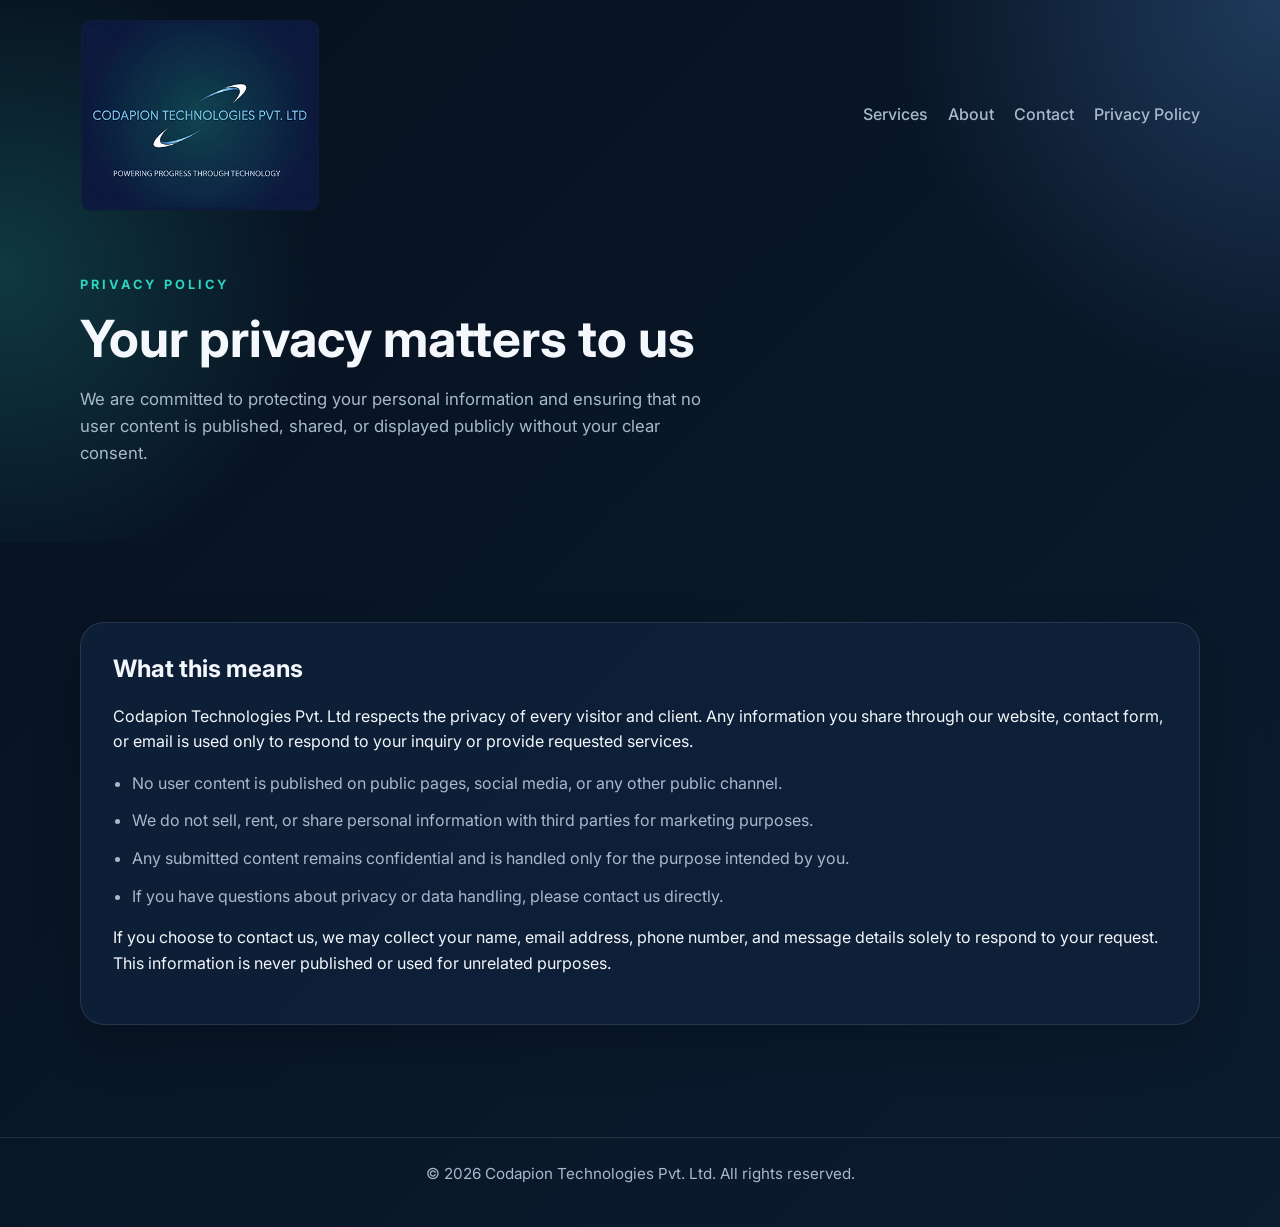
==== privacy-policy.html @ fcf0dc47 "privacy page added" ====
<!DOCTYPE html>
<html lang="en">

<head>
    <meta charset="UTF-8" />
    <meta name="viewport" content="width=device-width, initial-scale=1.0" />
    <meta name="description" content="Privacy policy for Codapion Technologies Pvt. Ltd." />
    <title>Privacy Policy | Codapion Technologies</title>
    <link rel="preconnect" href="https://fonts.googleapis.com" />
    <link rel="preconnect" href="https://fonts.gstatic.com" crossorigin />
    <link href="https://fonts.googleapis.com/css2?family=Inter:wght@400;500;600;700;800&display=swap"
        rel="stylesheet" />
    <link rel="icon" type="image/png" href="favicon.png" />
    <link rel="stylesheet" href="styles.css" />
</head>

<body>
    <header class="hero policy-hero">
        <nav class="nav container">
            <a href="index.html" class="brand">
                <img src="logo.png" alt="Codapion Technologies Pvt. Ltd logo" class="brand-logo" />
            </a>
            <div class="nav-links">
                <a href="index.html#services">Services</a>
                <a href="index.html#about">About</a>
                <a href="index.html#contact">Contact</a>
                <a href="privacy-policy.html">Privacy Policy</a>
            </div>
        </nav>

        <div class="container policy-content">
            <p class="eyebrow">Privacy Policy</p>
            <h1>Your privacy matters to us</h1>
            <p class="lead">
                We are committed to protecting your personal information and ensuring that no user content is published,
                shared, or displayed publicly without your clear consent.
            </p>
        </div>
    </header>

    <main class="container">
        <section class="section">
            <div class="policy-card">
                <h2>What this means</h2>
                <p>
                    Codapion Technologies Pvt. Ltd respects the privacy of every visitor and client. Any information you
                    share through our website, contact form, or email is used only to respond to your inquiry or provide
                    requested services.
                </p>
                <ul class="policy-list">
                    <li>No user content is published on public pages, social media, or any other public channel.</li>
                    <li>We do not sell, rent, or share personal information with third parties for marketing purposes.
                    </li>
                    <li>Any submitted content remains confidential and is handled only for the purpose intended by you.
                    </li>
                    <li>If you have questions about privacy or data handling, please contact us directly.</li>
                </ul>
                <p>
                    If you choose to contact us, we may collect your name, email address, phone number, and message
                    details
                    solely to respond to your request. This information is never published or used for unrelated
                    purposes.
                </p>
            </div>
        </section>
    </main>

    <footer class="site-footer">
        <div class="container">
            <p>© 2026 Codapion Technologies Pvt. Ltd. All rights reserved.</p>
        </div>
    </footer>
</body>

</html>
---- styles.css ----
:root {
    --bg: #07111f;
    --surface: #0f213a;
    --surface-2: #142f4e;
    --text: #f4f7fb;
    --muted: #a8b9cc;
    --accent: #2dd4bf;
    --accent-2: #60a5fa;
    --border: rgba(255, 255, 255, 0.1);
}

* {
    box-sizing: border-box;
}

body {
    margin: 0;
    font-family: 'Inter', sans-serif;
    color: var(--text);
    background: linear-gradient(135deg, #07111f 0%, #0b1c2f 100%);
    line-height: 1.6;
}

img {
    max-width: 100%;
    display: block;
}

.container {
    width: min(1120px, calc(100% - 2rem));
    margin: 0 auto;
}

.hero {
    min-height: 100vh;
    background: radial-gradient(circle at top right, rgba(96, 165, 250, 0.25), transparent 28%),
        radial-gradient(circle at left center, rgba(45, 212, 191, 0.2), transparent 24%);
}

.nav {
    display: flex;
    justify-content: space-between;
    align-items: center;
    padding: 1.2rem 0;
}

.brand {
    display: flex;
    align-items: center;
    color: var(--text);
    text-decoration: none;
    font-weight: 700;
}

.brand-logo {
    width: auto;
    max-width: 240px;
    height: auto;
    max-height: 200px;
    object-fit: contain;
}

.nav-links {
    display: flex;
    gap: 1.25rem;
}

.nav-links a {
    color: var(--muted);
    text-decoration: none;
    font-weight: 500;
}

.nav-links a:hover {
    color: var(--text);
}

.hero-content {
    display: grid;
    grid-template-columns: 1.2fr 0.8fr;
    gap: 2rem;
    align-items: center;
    padding: 4rem 0 5rem;
}

.eyebrow {
    display: inline-block;
    letter-spacing: 0.24em;
    text-transform: uppercase;
    font-size: 0.8rem;
    font-weight: 700;
    color: var(--accent);
    margin-bottom: 0.8rem;
}

h1,
h2,
h3 {
    line-height: 1.2;
    margin-top: 0;
}

h1 {
    font-size: clamp(2.3rem, 4vw, 4rem);
    margin-bottom: 1rem;
}

.lead {
    font-size: 1.05rem;
    color: var(--muted);
    max-width: 640px;
    margin-bottom: 1.7rem;
}

.btn {
    display: inline-block;
    padding: 0.85rem 1.2rem;
    border-radius: 999px;
    text-decoration: none;
    font-weight: 600;
}

.btn-primary {
    background: linear-gradient(90deg, var(--accent), var(--accent-2));
    color: #00111d;
}

.hero-card,
.card,
.contact-box,
.about-points>div {
    background: rgba(15, 33, 58, 0.9);
    border: 1px solid var(--border);
    border-radius: 20px;
    box-shadow: 0 20px 50px rgba(0, 0, 0, 0.2);
}

.hero-card {
    padding: 1.5rem;
}

.hero-card ul {
    padding-left: 1.15rem;
    color: var(--muted);
}

.section {
    padding: 5rem 0;
}

.section-heading {
    margin-bottom: 2rem;
}

.card-grid {
    display: grid;
    grid-template-columns: repeat(4, 1fr);
    gap: 1.2rem;
}

.card {
    padding: 1.4rem;
}

.card p,
.about-grid p,
.contact-box p,
.contact-box p a {
    color: #ffffff;
    text-decoration: none;
}

.contact-box p a:hover {
    color: #11d2cb;
}

.about-section {
    background: rgba(255, 255, 255, 0.03);
}

.about-grid {
    display: grid;
    grid-template-columns: 1fr 1fr;
    gap: 2rem;
    align-items: start;
}

.about-points {
    display: grid;
    gap: 1rem;
}

.about-points>div {
    padding: 1rem 1.2rem;
}

.contact-box {
    display: grid;
    grid-template-columns: repeat(3, 1fr);
    gap: 1rem;
    padding: 1.5rem;
}

.clients-section {
    padding-top: 2rem;
}

.clients-grid {
    display: grid;
    grid-template-columns: repeat(4, minmax(0, 1fr));
    gap: 1rem;
    align-items: center;
}

.clients-grid img {
    width: 100%;
    height: 110px;
    object-fit: contain;
    border-radius: 16px;
    border: 1px solid var(--border);
    background: rgba(15, 33, 58, 0.9);
    padding: 0.6rem;
}

@media (max-width: 900px) {

    .hero-content,
    .about-grid,
    .card-grid,
    .contact-box,
    .clients-grid {
        grid-template-columns: 1fr 1fr;
    }
}

@media (max-width: 650px) {
    .nav {
        flex-direction: column;
        gap: 0.8rem;
    }

    .hero-content,
    .about-grid,
    .card-grid,
    .contact-box,
    .clients-grid {
        grid-template-columns: 1fr;
    }

    .project-grid {
        grid-template-columns: 1fr;
    }

    .section {
        padding: 3.5rem 0;
    }
}

.project-grid {
    display: grid;
    grid-template-columns: repeat(auto-fit, minmax(260px, 1fr));
    gap: 1.2rem;
}

.project-card {
    overflow: hidden;
    border: 1px solid var(--border);
    border-radius: 20px;
    background: rgba(15, 33, 58, 0.9);
    box-shadow: 0 20px 50px rgba(0, 0, 0, 0.2);
    transition: transform 0.2s ease, border-color 0.2s ease;
}

.project-card:hover {
    transform: translateY(-3px);
    border-color: rgba(45, 212, 191, 0.45);
}

.project-thumb {
    width: 100%;
    height: 220px;
    object-fit: contain;
    object-position: center;
    background: rgba(255, 255, 255, 0.06);
    padding: 0.7rem;
    border-bottom: 1px solid var(--border);
    cursor: zoom-in;
}

.project-card-body {
    padding: 1.2rem;
}

.project-card h3 {
    margin-bottom: 0.5rem;
}

.project-card p {
    margin: 0;
    color: var(--muted);
    display: -webkit-box;
    -webkit-line-clamp: 3;
    -webkit-box-orient: vertical;
    overflow: hidden;
}

.project-modal {
    position: fixed;
    inset: 0;
    background: rgba(2, 8, 23, 0.9);
    display: none;
    align-items: center;
    justify-content: center;
    padding: 1.5rem;
    z-index: 1000;
}

.project-modal.active {
    display: flex;
}

.project-modal img {
    max-width: min(100%, 1100px);
    max-height: 85vh;
    width: auto;
    height: auto;
    object-fit: contain;
    border-radius: 16px;
    box-shadow: 0 20px 60px rgba(0, 0, 0, 0.45);
}

.project-modal-close {
    position: absolute;
    top: 1rem;
    right: 1rem;
    border: 0;
    background: rgba(255, 255, 255, 0.15);
    color: #fff;
    width: 44px;
    height: 44px;
    border-radius: 50%;
    font-size: 1.5rem;
    cursor: pointer;
}

.project-modal-close:hover {
    background: rgba(255, 255, 255, 0.25);
}

.site-footer {
    padding: 1.5rem 0 2.5rem;
    text-align: center;
    color: var(--muted);
    border-top: 1px solid var(--border);
    margin-top: 2rem;
}

.site-footer p {
    margin: 0;
    font-size: 0.95rem;
}

.site-footer a {
    color: var(--accent);
    text-decoration: none;
}

.site-footer a:hover {
    color: var(--text);
}

.policy-hero {
    min-height: auto;
    padding-bottom: 2rem;
}

.policy-content {
    padding: 2rem 0 1rem;
}

.policy-card {
    background: rgba(15, 33, 58, 0.9);
    border: 1px solid var(--border);
    border-radius: 24px;
    padding: 2rem;
    box-shadow: 0 20px 50px rgba(0, 0, 0, 0.2);
}

.policy-list {
    padding-left: 1.2rem;
    color: var(--muted);
}

.policy-list li {
    margin-bottom: 0.75rem;
}
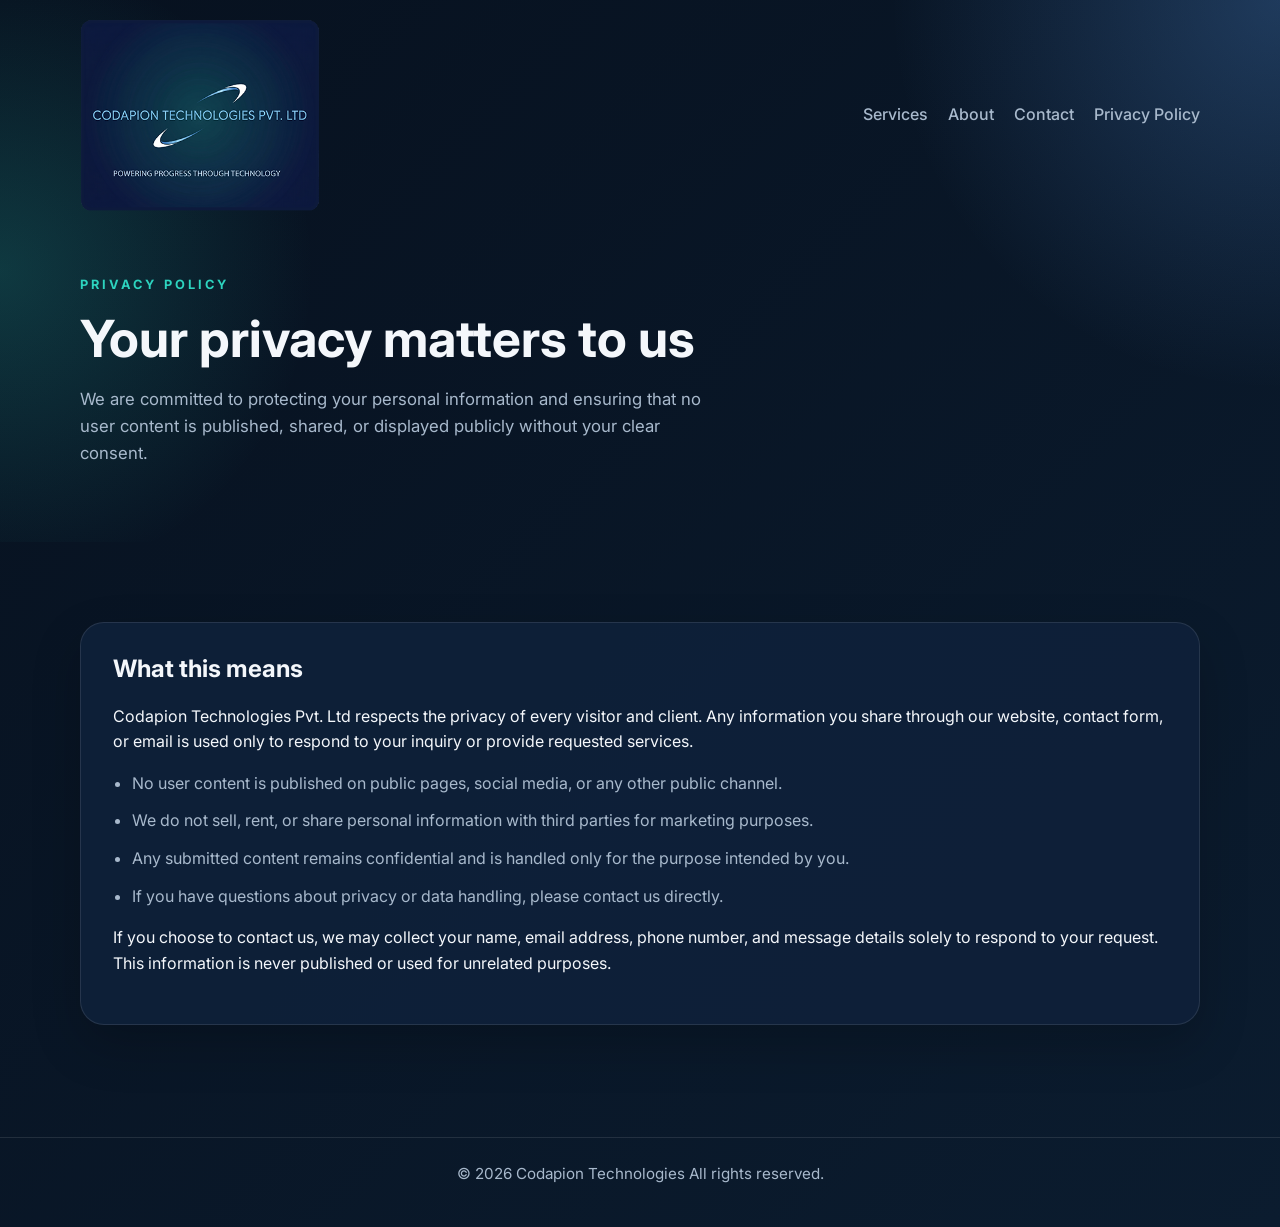
==== commit a6c8e4aa: "removed Pvt. Ltd." ====
--- a/privacy-policy.html
+++ b/privacy-policy.html
@@ -4,7 +4,7 @@
 <head>
     <meta charset="UTF-8" />
     <meta name="viewport" content="width=device-width, initial-scale=1.0" />
-    <meta name="description" content="Privacy policy for Codapion Technologies Pvt. Ltd." />
+    <meta name="description" content="Privacy policy for Codapion Technologies" />
     <title>Privacy Policy | Codapion Technologies</title>
     <link rel="preconnect" href="https://fonts.googleapis.com" />
     <link rel="preconnect" href="https://fonts.gstatic.com" crossorigin />
@@ -67,7 +67,7 @@
 
     <footer class="site-footer">
         <div class="container">
-            <p>© 2026 Codapion Technologies Pvt. Ltd. All rights reserved.</p>
+            <p>© 2026 Codapion Technologies All rights reserved.</p>
         </div>
     </footer>
 </body>
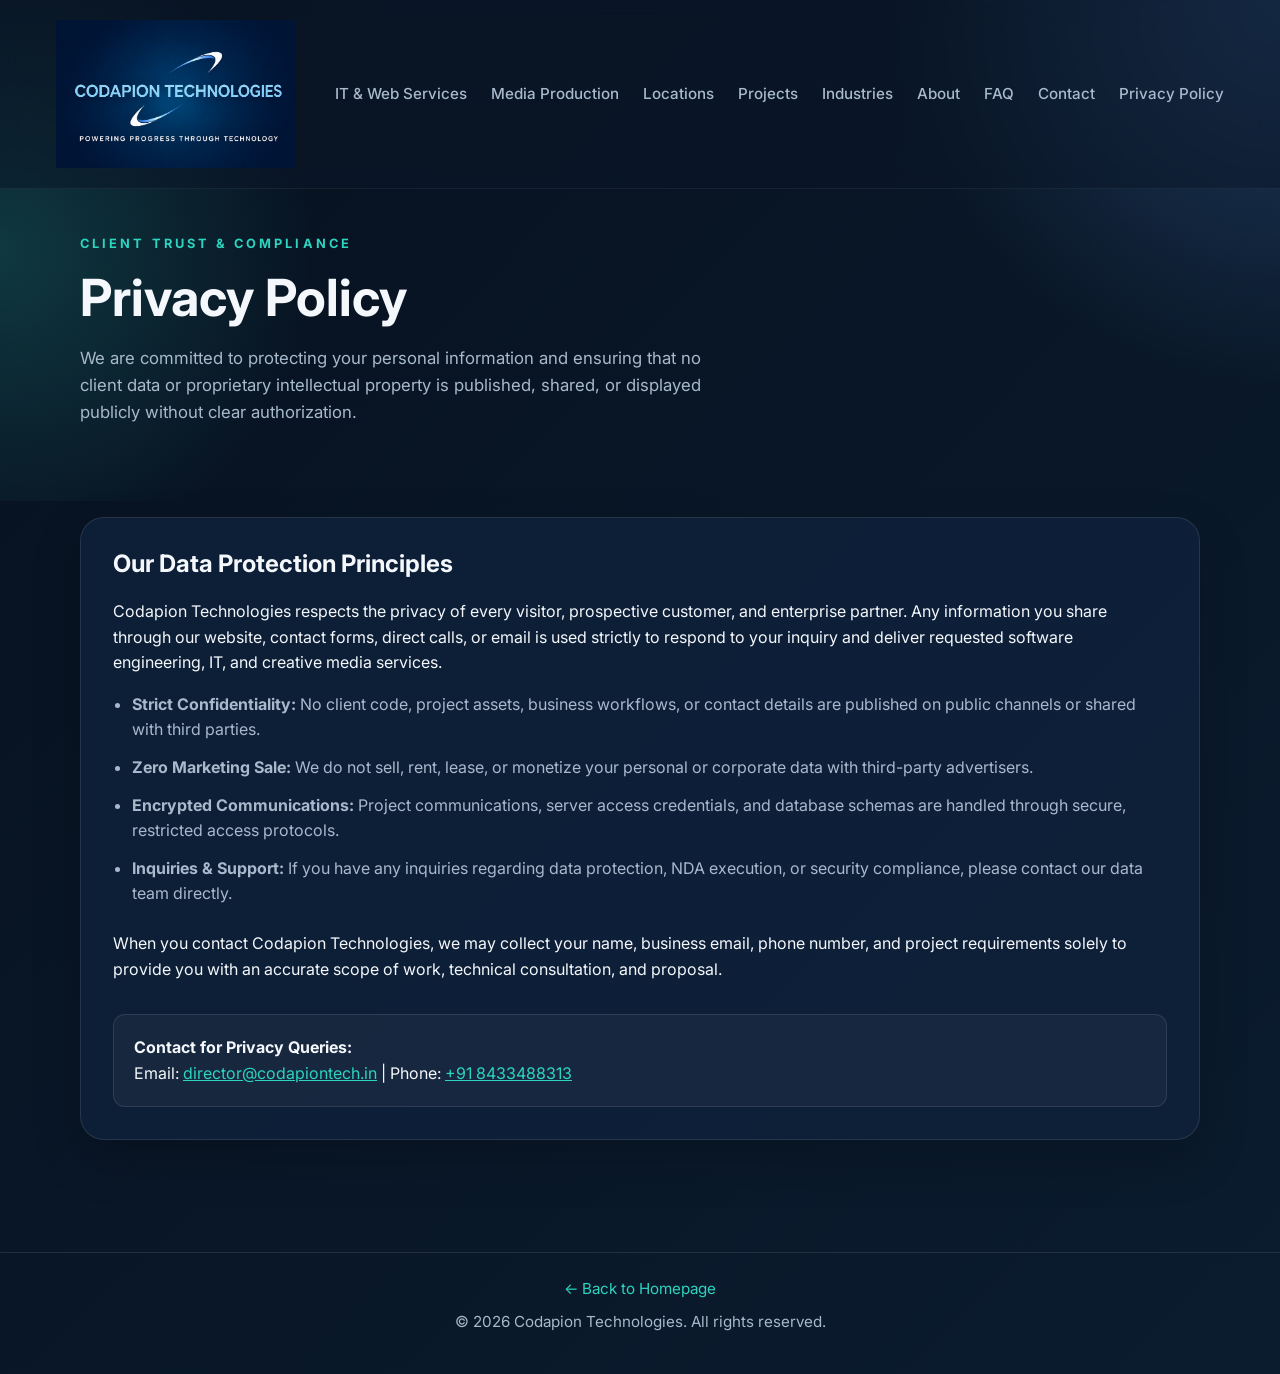
==== commit 7c57c6a5: "seo and old look" ====
--- a/privacy-policy.html
+++ b/privacy-policy.html
@@ -4,8 +4,22 @@
 <head>
     <meta charset="UTF-8" />
     <meta name="viewport" content="width=device-width, initial-scale=1.0" />
-    <meta name="description" content="Privacy policy for Codapion Technologies" />
     <title>Privacy Policy | Codapion Technologies</title>
+    <meta name="description"
+        content="Read the privacy policy of Codapion Technologies. Learn how we safeguard client confidentiality, personal data, and business information." />
+    <meta name="robots" content="index, follow" />
+    <link rel="canonical" href="https://www.codapiontech.in/privacy-policy.html" />
+
+    <!-- Open Graph Tags -->
+    <meta property="og:locale" content="en_IN" />
+    <meta property="og:type" content="website" />
+    <meta property="og:url" content="https://www.codapiontech.in/privacy-policy.html" />
+    <meta property="og:site_name" content="Codapion Technologies" />
+    <meta property="og:title" content="Privacy Policy | Codapion Technologies" />
+    <meta property="og:description"
+        content="Privacy Policy and client confidentiality standards at Codapion Technologies." />
+    <meta property="og:image" content="https://www.codapiontech.in/logo.png" />
+
     <link rel="preconnect" href="https://fonts.googleapis.com" />
     <link rel="preconnect" href="https://fonts.gstatic.com" crossorigin />
     <link href="https://fonts.googleapis.com/css2?family=Inter:wght@400;500;600;700;800&display=swap"
@@ -16,58 +30,60 @@
 
 <body>
     <header class="hero policy-hero">
-        <nav class="nav container">
-            <a href="index.html" class="brand">
-                <img src="logo.png" alt="Codapion Technologies Pvt. Ltd logo" class="brand-logo" />
+        <nav class="nav">
+            <a href="https://www.codapiontech.in/" class="brand" title="Codapion Technologies - Home">
+                <img src="logo.png" alt="Codapion Technologies logo" class="brand-logo" width="220" height="70" />
             </a>
             <div class="nav-links">
-                <a href="index.html#services">Services</a>
+                <a href="index.html#services">IT & Web Services</a>
+                <a href="index.html#media">Media Production</a>
+                <a href="index.html#hubs">Locations</a>
+                <a href="index.html#projects">Projects</a>
+                <a href="index.html#industries">Industries</a>
                 <a href="index.html#about">About</a>
+                <a href="index.html#faq">FAQ</a>
                 <a href="index.html#contact">Contact</a>
                 <a href="privacy-policy.html">Privacy Policy</a>
             </div>
         </nav>
 
         <div class="container policy-content">
-            <p class="eyebrow">Privacy Policy</p>
-            <h1>Your privacy matters to us</h1>
+            <p class="eyebrow">Client Trust & Compliance</p>
+            <h1>Privacy Policy</h1>
             <p class="lead">
-                We are committed to protecting your personal information and ensuring that no user content is published,
-                shared, or displayed publicly without your clear consent.
+                We are committed to protecting your personal information and ensuring that no client data or proprietary intellectual property is published, shared, or displayed publicly without clear authorization.
             </p>
         </div>
     </header>
 
     <main class="container">
-        <section class="section">
+        <section class="section" style="padding-top: 1rem;">
             <div class="policy-card">
-                <h2>What this means</h2>
+                <h2>Our Data Protection Principles</h2>
                 <p>
-                    Codapion Technologies Pvt. Ltd respects the privacy of every visitor and client. Any information you
-                    share through our website, contact form, or email is used only to respond to your inquiry or provide
-                    requested services.
+                    Codapion Technologies respects the privacy of every visitor, prospective customer, and enterprise partner. Any information you share through our website, contact forms, direct calls, or email is used strictly to respond to your inquiry and deliver requested software engineering, IT, and creative media services.
                 </p>
                 <ul class="policy-list">
-                    <li>No user content is published on public pages, social media, or any other public channel.</li>
-                    <li>We do not sell, rent, or share personal information with third parties for marketing purposes.
-                    </li>
-                    <li>Any submitted content remains confidential and is handled only for the purpose intended by you.
-                    </li>
-                    <li>If you have questions about privacy or data handling, please contact us directly.</li>
+                    <li><strong>Strict Confidentiality:</strong> No client code, project assets, business workflows, or contact details are published on public channels or shared with third parties.</li>
+                    <li><strong>Zero Marketing Sale:</strong> We do not sell, rent, lease, or monetize your personal or corporate data with third-party advertisers.</li>
+                    <li><strong>Encrypted Communications:</strong> Project communications, server access credentials, and database schemas are handled through secure, restricted access protocols.</li>
+                    <li><strong>Inquiries & Support:</strong> If you have any inquiries regarding data protection, NDA execution, or security compliance, please contact our data team directly.</li>
                 </ul>
-                <p>
-                    If you choose to contact us, we may collect your name, email address, phone number, and message
-                    details
-                    solely to respond to your request. This information is never published or used for unrelated
-                    purposes.
+                <p style="margin-top: 1.5rem;">
+                    When you contact Codapion Technologies, we may collect your name, business email, phone number, and project requirements solely to provide you with an accurate scope of work, technical consultation, and proposal.
                 </p>
+                <div style="margin-top: 2rem; padding: 1.25rem; background: rgba(255, 255, 255, 0.04); border-radius: 12px; border: 1px solid var(--border);">
+                    <strong>Contact for Privacy Queries:</strong><br />
+                    Email: <a href="mailto:director@codapiontech.in" style="color: var(--accent);">director@codapiontech.in</a> | Phone: <a href="tel:+918433488313" style="color: var(--accent);">+91 8433488313</a>
+                </div>
             </div>
         </section>
     </main>
 
     <footer class="site-footer">
         <div class="container">
-            <p>© 2026 Codapion Technologies All rights reserved.</p>
+            <p style="margin-bottom: 0.5rem;"><a href="index.html" style="color: var(--accent);">← Back to Homepage</a></p>
+            <p>© 2026 Codapion Technologies. All rights reserved.</p>
         </div>
     </footer>
 </body>
--- a/styles.css
+++ b/styles.css
@@ -1,396 +1,884 @@
-:root {
-    --bg: #07111f;
-    --surface: #0f213a;
-    --surface-2: #142f4e;
-    --text: #f4f7fb;
-    --muted: #a8b9cc;
-    --accent: #2dd4bf;
-    --accent-2: #60a5fa;
-    --border: rgba(255, 255, 255, 0.1);
-}
-
-* {
-    box-sizing: border-box;
-}
-
-body {
-    margin: 0;
-    font-family: 'Inter', sans-serif;
-    color: var(--text);
-    background: linear-gradient(135deg, #07111f 0%, #0b1c2f 100%);
-    line-height: 1.6;
-}
-
-img {
-    max-width: 100%;
-    display: block;
-}
-
-.container {
-    width: min(1120px, calc(100% - 2rem));
-    margin: 0 auto;
-}
-
-.hero {
-    min-height: 100vh;
-    background: radial-gradient(circle at top right, rgba(96, 165, 250, 0.25), transparent 28%),
-        radial-gradient(circle at left center, rgba(45, 212, 191, 0.2), transparent 24%);
-}
-
-.nav {
-    display: flex;
-    justify-content: space-between;
-    align-items: center;
-    padding: 1.2rem 0;
-}
-
-.brand {
-    display: flex;
-    align-items: center;
-    color: var(--text);
-    text-decoration: none;
-    font-weight: 700;
-}
-
-.brand-logo {
-    width: auto;
-    max-width: 240px;
-    height: auto;
-    max-height: 200px;
-    object-fit: contain;
-}
-
-.nav-links {
-    display: flex;
-    gap: 1.25rem;
-}
-
-.nav-links a {
-    color: var(--muted);
-    text-decoration: none;
-    font-weight: 500;
-}
-
-.nav-links a:hover {
-    color: var(--text);
-}
-
-.hero-content {
-    display: grid;
-    grid-template-columns: 1.2fr 0.8fr;
-    gap: 2rem;
-    align-items: center;
-    padding: 4rem 0 5rem;
-}
-
-.eyebrow {
-    display: inline-block;
-    letter-spacing: 0.24em;
-    text-transform: uppercase;
-    font-size: 0.8rem;
-    font-weight: 700;
-    color: var(--accent);
-    margin-bottom: 0.8rem;
-}
-
-h1,
-h2,
-h3 {
-    line-height: 1.2;
-    margin-top: 0;
-}
-
-h1 {
-    font-size: clamp(2.3rem, 4vw, 4rem);
-    margin-bottom: 1rem;
-}
-
-.lead {
-    font-size: 1.05rem;
-    color: var(--muted);
-    max-width: 640px;
-    margin-bottom: 1.7rem;
-}
-
-.btn {
-    display: inline-block;
-    padding: 0.85rem 1.2rem;
-    border-radius: 999px;
-    text-decoration: none;
-    font-weight: 600;
-}
-
-.btn-primary {
-    background: linear-gradient(90deg, var(--accent), var(--accent-2));
-    color: #00111d;
-}
-
-.hero-card,
-.card,
-.contact-box,
-.about-points>div {
-    background: rgba(15, 33, 58, 0.9);
-    border: 1px solid var(--border);
-    border-radius: 20px;
-    box-shadow: 0 20px 50px rgba(0, 0, 0, 0.2);
-}
-
-.hero-card {
-    padding: 1.5rem;
-}
-
-.hero-card ul {
-    padding-left: 1.15rem;
-    color: var(--muted);
-}
-
-.section {
-    padding: 5rem 0;
-}
-
-.section-heading {
-    margin-bottom: 2rem;
-}
-
-.card-grid {
-    display: grid;
-    grid-template-columns: repeat(4, 1fr);
-    gap: 1.2rem;
-}
-
-.card {
-    padding: 1.4rem;
-}
-
-.card p,
-.about-grid p,
-.contact-box p,
-.contact-box p a {
-    color: #ffffff;
-    text-decoration: none;
-}
-
-.contact-box p a:hover {
-    color: #11d2cb;
-}
-
-.about-section {
-    background: rgba(255, 255, 255, 0.03);
-}
-
-.about-grid {
-    display: grid;
-    grid-template-columns: 1fr 1fr;
-    gap: 2rem;
-    align-items: start;
-}
-
-.about-points {
-    display: grid;
-    gap: 1rem;
-}
-
-.about-points>div {
-    padding: 1rem 1.2rem;
-}
-
-.contact-box {
-    display: grid;
-    grid-template-columns: repeat(3, 1fr);
-    gap: 1rem;
-    padding: 1.5rem;
-}
-
-.clients-section {
-    padding-top: 2rem;
-}
-
-.clients-grid {
-    display: grid;
-    grid-template-columns: repeat(4, minmax(0, 1fr));
-    gap: 1rem;
-    align-items: center;
-}
-
-.clients-grid img {
-    width: 100%;
-    height: 110px;
-    object-fit: contain;
-    border-radius: 16px;
-    border: 1px solid var(--border);
-    background: rgba(15, 33, 58, 0.9);
-    padding: 0.6rem;
-}
-
-@media (max-width: 900px) {
-
-    .hero-content,
-    .about-grid,
-    .card-grid,
-    .contact-box,
-    .clients-grid {
-        grid-template-columns: 1fr 1fr;
-    }
-}
-
-@media (max-width: 650px) {
-    .nav {
-        flex-direction: column;
-        gap: 0.8rem;
-    }
-
-    .hero-content,
-    .about-grid,
-    .card-grid,
-    .contact-box,
-    .clients-grid {
-        grid-template-columns: 1fr;
-    }
-
-    .project-grid {
-        grid-template-columns: 1fr;
-    }
-
-    .section {
-        padding: 3.5rem 0;
-    }
-}
-
-.project-grid {
-    display: grid;
-    grid-template-columns: repeat(auto-fit, minmax(260px, 1fr));
-    gap: 1.2rem;
-}
-
-.project-card {
-    overflow: hidden;
-    border: 1px solid var(--border);
-    border-radius: 20px;
-    background: rgba(15, 33, 58, 0.9);
-    box-shadow: 0 20px 50px rgba(0, 0, 0, 0.2);
-    transition: transform 0.2s ease, border-color 0.2s ease;
-}
-
-.project-card:hover {
-    transform: translateY(-3px);
-    border-color: rgba(45, 212, 191, 0.45);
-}
-
-.project-thumb {
-    width: 100%;
-    height: 220px;
-    object-fit: contain;
-    object-position: center;
-    background: rgba(255, 255, 255, 0.06);
-    padding: 0.7rem;
-    border-bottom: 1px solid var(--border);
-    cursor: zoom-in;
-}
-
-.project-card-body {
-    padding: 1.2rem;
-}
-
-.project-card h3 {
-    margin-bottom: 0.5rem;
-}
-
-.project-card p {
-    margin: 0;
-    color: var(--muted);
-    display: -webkit-box;
-    -webkit-line-clamp: 3;
-    -webkit-box-orient: vertical;
-    overflow: hidden;
-}
-
-.project-modal {
-    position: fixed;
-    inset: 0;
-    background: rgba(2, 8, 23, 0.9);
-    display: none;
-    align-items: center;
-    justify-content: center;
-    padding: 1.5rem;
-    z-index: 1000;
-}
-
-.project-modal.active {
-    display: flex;
-}
-
-.project-modal img {
-    max-width: min(100%, 1100px);
-    max-height: 85vh;
-    width: auto;
-    height: auto;
-    object-fit: contain;
-    border-radius: 16px;
-    box-shadow: 0 20px 60px rgba(0, 0, 0, 0.45);
-}
-
-.project-modal-close {
-    position: absolute;
-    top: 1rem;
-    right: 1rem;
-    border: 0;
-    background: rgba(255, 255, 255, 0.15);
-    color: #fff;
-    width: 44px;
-    height: 44px;
-    border-radius: 50%;
-    font-size: 1.5rem;
-    cursor: pointer;
-}
-
-.project-modal-close:hover {
-    background: rgba(255, 255, 255, 0.25);
-}
-
-.site-footer {
-    padding: 1.5rem 0 2.5rem;
-    text-align: center;
-    color: var(--muted);
-    border-top: 1px solid var(--border);
-    margin-top: 2rem;
-}
-
-.site-footer p {
-    margin: 0;
-    font-size: 0.95rem;
-}
-
-.site-footer a {
-    color: var(--accent);
-    text-decoration: none;
-}
-
-.site-footer a:hover {
-    color: var(--text);
-}
-
-.policy-hero {
-    min-height: auto;
-    padding-bottom: 2rem;
-}
-
-.policy-content {
-    padding: 2rem 0 1rem;
-}
-
-.policy-card {
-    background: rgba(15, 33, 58, 0.9);
-    border: 1px solid var(--border);
-    border-radius: 24px;
-    padding: 2rem;
-    box-shadow: 0 20px 50px rgba(0, 0, 0, 0.2);
-}
-
-.policy-list {
-    padding-left: 1.2rem;
-    color: var(--muted);
-}
-
-.policy-list li {
-    margin-bottom: 0.75rem;
-}+:root {
+    --bg: #07111f;
+    --surface: #0f213a;
+    --surface-2: #142f4e;
+    --text: #f4f7fb;
+    --muted: #a8b9cc;
+    --accent: #2dd4bf;
+    --accent-2: #60a5fa;
+    --border: rgba(255, 255, 255, 0.1);
+}
+
+* {
+    box-sizing: border-box;
+}
+
+body {
+    margin: 0;
+    font-family: 'Inter', sans-serif;
+    color: var(--text);
+    background: linear-gradient(135deg, #07111f 0%, #0b1c2f 100%);
+    line-height: 1.6;
+}
+
+img {
+    max-width: 100%;
+    display: block;
+}
+
+.container {
+    width: min(1120px, calc(100% - 2rem));
+    margin: 0 auto;
+}
+
+.hero {
+    min-height: 100vh;
+    background: radial-gradient(circle at top right, rgba(96, 165, 250, 0.25), transparent 28%),
+        radial-gradient(circle at left center, rgba(45, 212, 191, 0.2), transparent 24%);
+}
+
+.nav {
+    display: flex;
+    justify-content: space-between;
+    align-items: center;
+    width: 100%;
+    max-width: 100%;
+    padding: 1.25rem 3.5rem;
+    box-sizing: border-box;
+    border-bottom: 1px solid rgba(255, 255, 255, 0.06);
+    background: rgba(11, 23, 40, 0.5);
+    backdrop-filter: blur(10px);
+    -webkit-backdrop-filter: blur(10px);
+}
+
+.brand {
+    display: flex;
+    align-items: center;
+    color: var(--text);
+    text-decoration: none;
+    font-weight: 700;
+    flex-shrink: 0;
+}
+
+.brand-logo {
+    width: auto;
+    max-width: 240px;
+    height: auto;
+    max-height: 200px;
+    object-fit: contain;
+}
+
+.nav-links {
+    display: flex;
+    align-items: center;
+    gap: 1.5rem;
+    flex-wrap: wrap;
+}
+
+.nav-links a {
+    color: var(--muted);
+    text-decoration: none;
+    font-weight: 500;
+    font-size: 0.95rem;
+    transition: color 0.2s ease;
+    white-space: nowrap;
+}
+
+.nav-links a:hover {
+    color: var(--accent);
+}
+
+.hero-content {
+    display: grid;
+    grid-template-columns: 1.2fr 0.8fr;
+    gap: 2rem;
+    align-items: center;
+    padding: 4rem 0 5rem;
+}
+
+.eyebrow {
+    display: inline-block;
+    letter-spacing: 0.24em;
+    text-transform: uppercase;
+    font-size: 0.8rem;
+    font-weight: 700;
+    color: var(--accent);
+    margin-bottom: 0.8rem;
+}
+
+h1,
+h2,
+h3 {
+    line-height: 1.2;
+    margin-top: 0;
+}
+
+h1 {
+    font-size: clamp(2.3rem, 4vw, 4rem);
+    margin-bottom: 1rem;
+}
+
+.lead {
+    font-size: 1.05rem;
+    color: var(--muted);
+    max-width: 640px;
+    margin-bottom: 1.7rem;
+}
+
+.btn {
+    display: inline-block;
+    padding: 0.85rem 1.2rem;
+    border-radius: 999px;
+    text-decoration: none;
+    font-weight: 600;
+}
+
+.btn-primary {
+    background: linear-gradient(90deg, var(--accent), var(--accent-2));
+    color: #00111d;
+}
+
+.hero-card,
+.card,
+.contact-box,
+.about-points>div {
+    background: rgba(15, 33, 58, 0.9);
+    border: 1px solid var(--border);
+    border-radius: 20px;
+    box-shadow: 0 20px 50px rgba(0, 0, 0, 0.2);
+}
+
+.hero-card {
+    padding: 1.5rem;
+}
+
+.hero-card ul {
+    padding-left: 1.15rem;
+    color: var(--muted);
+}
+
+.section {
+    padding: 5rem 0;
+}
+
+.section-heading {
+    margin-bottom: 2rem;
+}
+
+.card-grid {
+    display: grid;
+    grid-template-columns: repeat(4, 1fr);
+    gap: 1.2rem;
+}
+
+.card {
+    padding: 1.4rem;
+}
+
+.card p,
+.about-grid p,
+.contact-box p,
+.contact-box p a {
+    color: #ffffff;
+    text-decoration: none;
+}
+
+.contact-box p a:hover {
+    color: #11d2cb;
+}
+
+.about-section {
+    background: rgba(255, 255, 255, 0.03);
+}
+
+.about-grid {
+    display: grid;
+    grid-template-columns: 1fr 1fr;
+    gap: 2rem;
+    align-items: start;
+}
+
+.about-points {
+    display: grid;
+    gap: 1rem;
+}
+
+.about-points>div {
+    padding: 1rem 1.2rem;
+}
+
+.contact-box {
+    display: grid;
+    grid-template-columns: repeat(3, 1fr);
+    gap: 1rem;
+    padding: 1.5rem;
+}
+
+.clients-section {
+    padding-top: 2rem;
+}
+
+.clients-grid {
+    display: grid;
+    grid-template-columns: repeat(4, minmax(0, 1fr));
+    gap: 1rem;
+    align-items: center;
+}
+
+.clients-grid img {
+    width: 100%;
+    height: 110px;
+    object-fit: contain;
+    border-radius: 16px;
+    border: 1px solid var(--border);
+    background: rgba(15, 33, 58, 0.9);
+    padding: 0.6rem;
+}
+
+@media (max-width: 992px) {
+    .nav {
+        padding: 1.2rem 2rem;
+    }
+
+    .nav-links {
+        gap: 1.1rem;
+    }
+
+    .hero-content,
+    .about-grid,
+    .card-grid,
+    .contact-box,
+    .clients-grid {
+        grid-template-columns: 1fr 1fr;
+    }
+}
+
+@media (max-width: 768px) {
+    .nav {
+        padding: 1.2rem 1.25rem;
+        flex-direction: column;
+        gap: 1rem;
+        text-align: center;
+    }
+
+    .nav-links {
+        justify-content: center;
+        gap: 0.75rem 1.2rem;
+    }
+
+    .hero-content,
+    .about-grid,
+    .card-grid,
+    .contact-box,
+    .clients-grid {
+        grid-template-columns: 1fr;
+    }
+
+    .project-grid {
+        grid-template-columns: 1fr;
+    }
+
+    .section {
+        padding: 3.5rem 0;
+    }
+}
+
+.project-grid {
+    display: grid;
+    grid-template-columns: repeat(auto-fit, minmax(280px, 1fr));
+    gap: 1.4rem;
+}
+
+.project-card {
+    overflow: hidden;
+    border: 1px solid var(--border);
+    border-radius: 20px;
+    background: rgba(15, 33, 58, 0.92);
+    box-shadow: 0 20px 50px rgba(0, 0, 0, 0.2);
+    transition: transform 0.2s ease, border-color 0.2s ease, box-shadow 0.2s ease;
+    display: flex;
+    flex-direction: column;
+}
+
+.project-card:hover {
+    transform: translateY(-4px);
+    border-color: rgba(45, 212, 191, 0.45);
+    box-shadow: 0 25px 55px rgba(0, 0, 0, 0.35);
+}
+
+.project-thumb {
+    width: 100%;
+    height: 220px;
+    object-fit: contain;
+    object-position: center;
+    background: rgba(255, 255, 255, 0.05);
+    padding: 0.75rem;
+    border-bottom: 1px solid var(--border);
+    cursor: zoom-in;
+    transition: transform 0.25s ease;
+}
+
+.project-thumb:hover {
+    transform: scale(1.02);
+}
+
+.project-card-body {
+    padding: 1.3rem;
+    display: flex;
+    flex-direction: column;
+    flex-grow: 1;
+}
+
+.project-card h3 {
+    margin-bottom: 0.6rem;
+    font-size: 1.15rem;
+    color: #ffffff;
+    line-height: 1.3;
+}
+
+.project-desc {
+    margin: 0;
+    color: var(--muted);
+    font-size: 0.92rem;
+    line-height: 1.6;
+    display: -webkit-box;
+    -webkit-line-clamp: 3;
+    -webkit-box-orient: vertical;
+    overflow: hidden;
+    transition: max-height 0.3s ease;
+}
+
+.project-card.is-expanded .project-desc {
+    display: block;
+    -webkit-line-clamp: unset;
+    overflow: visible;
+    color: #e2e8f0;
+}
+
+.read-more-btn {
+    background: none;
+    border: none;
+    color: var(--accent);
+    font-size: 0.85rem;
+    font-weight: 600;
+    cursor: pointer;
+    padding: 0.45rem 0 0 0;
+    margin-top: 0.35rem;
+    display: inline-flex;
+    align-items: center;
+    gap: 0.3rem;
+    font-family: inherit;
+    width: fit-content;
+    transition: color 0.2s ease;
+}
+
+.read-more-btn:hover {
+    color: var(--accent-2);
+    text-decoration: underline;
+}
+
+.project-card-body .tag-list {
+    margin-top: auto;
+    padding-top: 0.9rem;
+}
+
+.project-modal {
+    position: fixed;
+    inset: 0;
+    background: rgba(2, 8, 23, 0.9);
+    display: none;
+    align-items: center;
+    justify-content: center;
+    padding: 1.5rem;
+    z-index: 1000;
+}
+
+.project-modal.active {
+    display: flex;
+}
+
+.project-modal img {
+    max-width: min(100%, 1100px);
+    max-height: 85vh;
+    width: auto;
+    height: auto;
+    object-fit: contain;
+    border-radius: 16px;
+    box-shadow: 0 20px 60px rgba(0, 0, 0, 0.45);
+}
+
+.project-modal-close {
+    position: absolute;
+    top: 1rem;
+    right: 1rem;
+    border: 0;
+    background: rgba(255, 255, 255, 0.15);
+    color: #fff;
+    width: 44px;
+    height: 44px;
+    border-radius: 50%;
+    font-size: 1.5rem;
+    cursor: pointer;
+}
+
+.project-modal-close:hover {
+    background: rgba(255, 255, 255, 0.25);
+}
+
+.site-footer {
+    padding: 1.5rem 0 2.5rem;
+    text-align: center;
+    color: var(--muted);
+    border-top: 1px solid var(--border);
+    margin-top: 2rem;
+}
+
+.site-footer p {
+    margin: 0;
+    font-size: 0.95rem;
+}
+
+.site-footer a {
+    color: var(--accent);
+    text-decoration: none;
+}
+
+.site-footer a:hover {
+    color: var(--text);
+}
+
+.policy-hero {
+    min-height: auto;
+    padding-bottom: 2rem;
+}
+
+.policy-content {
+    padding: 2rem 0 1rem;
+}
+
+.policy-card {
+    background: rgba(15, 33, 58, 0.9);
+    border: 1px solid var(--border);
+    border-radius: 24px;
+    padding: 2rem;
+    box-shadow: 0 20px 50px rgba(0, 0, 0, 0.2);
+}
+
+.policy-list {
+    padding-left: 1.2rem;
+    color: var(--muted);
+}
+
+.policy-list li {
+    margin-bottom: 0.75rem;
+}
+
+/* ==========================================================================
+   SEO & Interactive Enhancements
+   ========================================================================== */
+
+/* Hero Action Buttons */
+.hero-actions {
+    display: flex;
+    flex-wrap: wrap;
+    gap: 0.85rem;
+    align-items: center;
+    margin-top: 1.5rem;
+}
+
+.btn-secondary {
+    background: rgba(255, 255, 255, 0.08);
+    color: var(--text);
+    border: 1px solid var(--border);
+    transition: background 0.2s ease, border-color 0.2s ease;
+}
+
+.btn-secondary:hover {
+    background: rgba(255, 255, 255, 0.15);
+    border-color: var(--accent);
+    color: #ffffff;
+}
+
+.btn-whatsapp {
+    background: #25d366;
+    color: #0b1c2f;
+    display: inline-flex;
+    align-items: center;
+    gap: 0.5rem;
+}
+
+.btn-whatsapp:hover {
+    background: #20ba59;
+    color: #ffffff;
+}
+
+.btn-call {
+    background: #2563eb;
+    color: #ffffff;
+}
+
+.btn-call:hover {
+    background: #1d4ed8;
+}
+
+.icon-svg {
+    width: 1.15rem;
+    height: 1.15rem;
+    vertical-align: middle;
+    fill: currentColor;
+}
+
+/* Tag Pills for Tech Stacks & Keywords */
+.tag-list,
+.media-tag-list {
+    display: flex;
+    flex-wrap: wrap;
+    gap: 0.45rem;
+    margin-top: 1rem;
+    padding: 0;
+    list-style: none;
+}
+
+.tag {
+    font-size: 0.75rem;
+    font-weight: 600;
+    padding: 0.25rem 0.65rem;
+    background: rgba(45, 212, 191, 0.12);
+    color: var(--accent);
+    border: 1px solid rgba(45, 212, 191, 0.25);
+    border-radius: 999px;
+    letter-spacing: 0.02em;
+}
+
+.media-tag {
+    font-size: 0.75rem;
+    font-weight: 600;
+    padding: 0.25rem 0.65rem;
+    background: rgba(244, 63, 94, 0.12);
+    color: #fb7185;
+    border: 1px solid rgba(244, 63, 94, 0.25);
+    border-radius: 999px;
+    letter-spacing: 0.02em;
+}
+
+.card-media {
+    border-color: rgba(244, 63, 94, 0.2);
+    transition: transform 0.2s ease, border-color 0.2s ease;
+}
+
+.card-media:hover {
+    transform: translateY(-3px);
+    border-color: rgba(244, 63, 94, 0.55);
+}
+
+.media-badge-highlight {
+    color: #fb7185 !important;
+    background: rgba(244, 63, 94, 0.12) !important;
+    border-color: rgba(244, 63, 94, 0.3) !important;
+}
+
+/* Regional Service Hubs */
+.hub-grid {
+    display: grid;
+    grid-template-columns: repeat(auto-fit, minmax(300px, 1fr));
+    gap: 1.25rem;
+}
+
+.hub-card {
+    background: rgba(15, 33, 58, 0.92);
+    border: 1px solid var(--border);
+    border-radius: 20px;
+    padding: 1.6rem;
+    position: relative;
+    overflow: hidden;
+    transition: transform 0.25s ease, border-color 0.25s ease, box-shadow 0.25s ease;
+    box-shadow: 0 10px 30px rgba(0, 0, 0, 0.2);
+}
+
+.hub-card:hover {
+    transform: translateY(-4px);
+    border-color: rgba(96, 165, 250, 0.45);
+    box-shadow: 0 20px 45px rgba(0, 0, 0, 0.35);
+}
+
+.hub-card::before {
+    content: '';
+    position: absolute;
+    top: 0;
+    left: 0;
+    right: 0;
+    height: 3px;
+    background: linear-gradient(90deg, var(--accent), var(--accent-2));
+    opacity: 0.8;
+}
+
+.hub-badge {
+    display: inline-block;
+    font-size: 0.75rem;
+    font-weight: 700;
+    text-transform: uppercase;
+    letter-spacing: 0.1em;
+    color: var(--accent);
+    background: rgba(45, 212, 191, 0.12);
+    padding: 0.2rem 0.6rem;
+    border-radius: 6px;
+    margin-bottom: 0.6rem;
+}
+
+.hub-card h3 {
+    font-size: 1.25rem;
+    margin-bottom: 0.6rem;
+    color: #ffffff;
+}
+
+.hub-card p {
+    color: var(--muted);
+    font-size: 0.95rem;
+    margin-bottom: 0.85rem;
+}
+
+.hub-features {
+    list-style: none;
+    padding: 0;
+    margin: 0;
+    font-size: 0.9rem;
+    color: var(--text);
+}
+
+.hub-features li {
+    position: relative;
+    padding-left: 1.2rem;
+    margin-bottom: 0.4rem;
+}
+
+.hub-features li::before {
+    content: '✓';
+    position: absolute;
+    left: 0;
+    color: var(--accent);
+    font-weight: bold;
+}
+
+/* Industry Solutions Grid */
+.industry-grid {
+    display: grid;
+    grid-template-columns: repeat(auto-fit, minmax(260px, 1fr));
+    gap: 1.25rem;
+}
+
+.industry-card {
+    background: rgba(15, 33, 58, 0.85);
+    border: 1px solid var(--border);
+    border-radius: 18px;
+    padding: 1.4rem;
+    transition: transform 0.2s ease, border-color 0.2s ease;
+}
+
+.industry-card:hover {
+    transform: translateY(-3px);
+    border-color: var(--accent);
+}
+
+.industry-icon {
+    font-size: 2rem;
+    margin-bottom: 0.6rem;
+    display: inline-block;
+}
+
+.industry-card h3 {
+    font-size: 1.15rem;
+    margin-bottom: 0.4rem;
+}
+
+.industry-card p {
+    font-size: 0.9rem;
+    color: var(--muted);
+    margin: 0;
+}
+
+/* Value Highlights / Why Choose Us */
+.why-grid {
+    display: grid;
+    grid-template-columns: repeat(auto-fit, minmax(240px, 1fr));
+    gap: 1.2rem;
+    margin-top: 2rem;
+}
+
+.why-card {
+    background: rgba(15, 33, 58, 0.8);
+    border: 1px solid var(--border);
+    border-radius: 18px;
+    padding: 1.4rem;
+}
+
+.why-card strong {
+    font-size: 1.05rem;
+    display: block;
+    margin-bottom: 0.4rem;
+    color: var(--accent);
+}
+
+.why-card p {
+    color: var(--muted);
+    font-size: 0.9rem;
+    margin: 0;
+}
+
+/* Interactive FAQ Accordion */
+.faq-wrapper {
+    max-width: 900px;
+    margin: 0 auto;
+}
+
+.faq-item {
+    background: rgba(15, 33, 58, 0.9);
+    border: 1px solid var(--border);
+    border-radius: 16px;
+    margin-bottom: 1rem;
+    overflow: hidden;
+    transition: border-color 0.2s ease;
+}
+
+.faq-item.active {
+    border-color: rgba(45, 212, 191, 0.45);
+}
+
+.faq-question {
+    width: 100%;
+    background: none;
+    border: none;
+    text-align: left;
+    padding: 1.25rem 1.4rem;
+    color: var(--text);
+    font-size: 1.05rem;
+    font-weight: 600;
+    display: flex;
+    justify-content: space-between;
+    align-items: center;
+    cursor: pointer;
+    gap: 1rem;
+    font-family: inherit;
+}
+
+.faq-question:hover {
+    color: var(--accent);
+}
+
+.faq-icon-arrow {
+    width: 1.25rem;
+    height: 1.25rem;
+    flex-shrink: 0;
+    transition: transform 0.3s ease;
+    fill: var(--accent);
+}
+
+.faq-item.active .faq-icon-arrow {
+    transform: rotate(180deg);
+}
+
+.faq-answer {
+    max-height: 0;
+    overflow: hidden;
+    transition: max-height 0.35s ease, padding 0.35s ease;
+    padding: 0 1.4rem;
+    color: var(--muted);
+    font-size: 0.95rem;
+    line-height: 1.6;
+}
+
+.faq-item.active .faq-answer {
+    padding: 0 1.4rem 1.25rem;
+    max-height: 500px;
+}
+
+.faq-answer p {
+    margin: 0;
+    color: #e2e8f0;
+}
+
+/* Regional Cities Chips in Footer & Contact */
+.city-chips {
+    display: flex;
+    flex-wrap: wrap;
+    gap: 0.5rem;
+    margin-top: 1rem;
+}
+
+.city-chip {
+    display: inline-block;
+    padding: 0.35rem 0.75rem;
+    background: rgba(255, 255, 255, 0.05);
+    border: 1px solid var(--border);
+    border-radius: 999px;
+    color: var(--text);
+    font-size: 0.85rem;
+    text-decoration: none;
+    transition: background 0.2s, border-color 0.2s;
+}
+
+.city-chip:hover {
+    background: rgba(45, 212, 191, 0.15);
+    border-color: var(--accent);
+    color: #ffffff;
+}
+
+/* Floating Quick Connect on Mobile */
+.floating-contact-bar {
+    position: fixed;
+    bottom: 1.25rem;
+    right: 1.25rem;
+    display: flex;
+    flex-direction: column;
+    gap: 0.6rem;
+    z-index: 999;
+}
+
+.floating-btn {
+    width: 52px;
+    height: 52px;
+    border-radius: 50%;
+    display: flex;
+    align-items: center;
+    justify-content: center;
+    color: #ffffff;
+    box-shadow: 0 8px 25px rgba(0, 0, 0, 0.4);
+    text-decoration: none;
+    transition: transform 0.2s ease;
+}
+
+.floating-btn:hover {
+    transform: scale(1.08);
+}
+
+.floating-whatsapp {
+    background: #25d366;
+}
+
+.floating-call {
+    background: #2563eb;
+}
+
+.floating-btn svg {
+    width: 26px;
+    height: 26px;
+    fill: #ffffff;
+}
+
+/* Responsive adjustments */
+@media (max-width: 768px) {
+    .hub-grid,
+    .industry-grid,
+    .why-grid {
+        grid-template-columns: 1fr;
+    }
+
+    .hero-actions {
+        flex-direction: column;
+        align-items: stretch;
+    }
+
+    .hero-actions .btn {
+        text-align: center;
+        justify-content: center;
+    }
+}
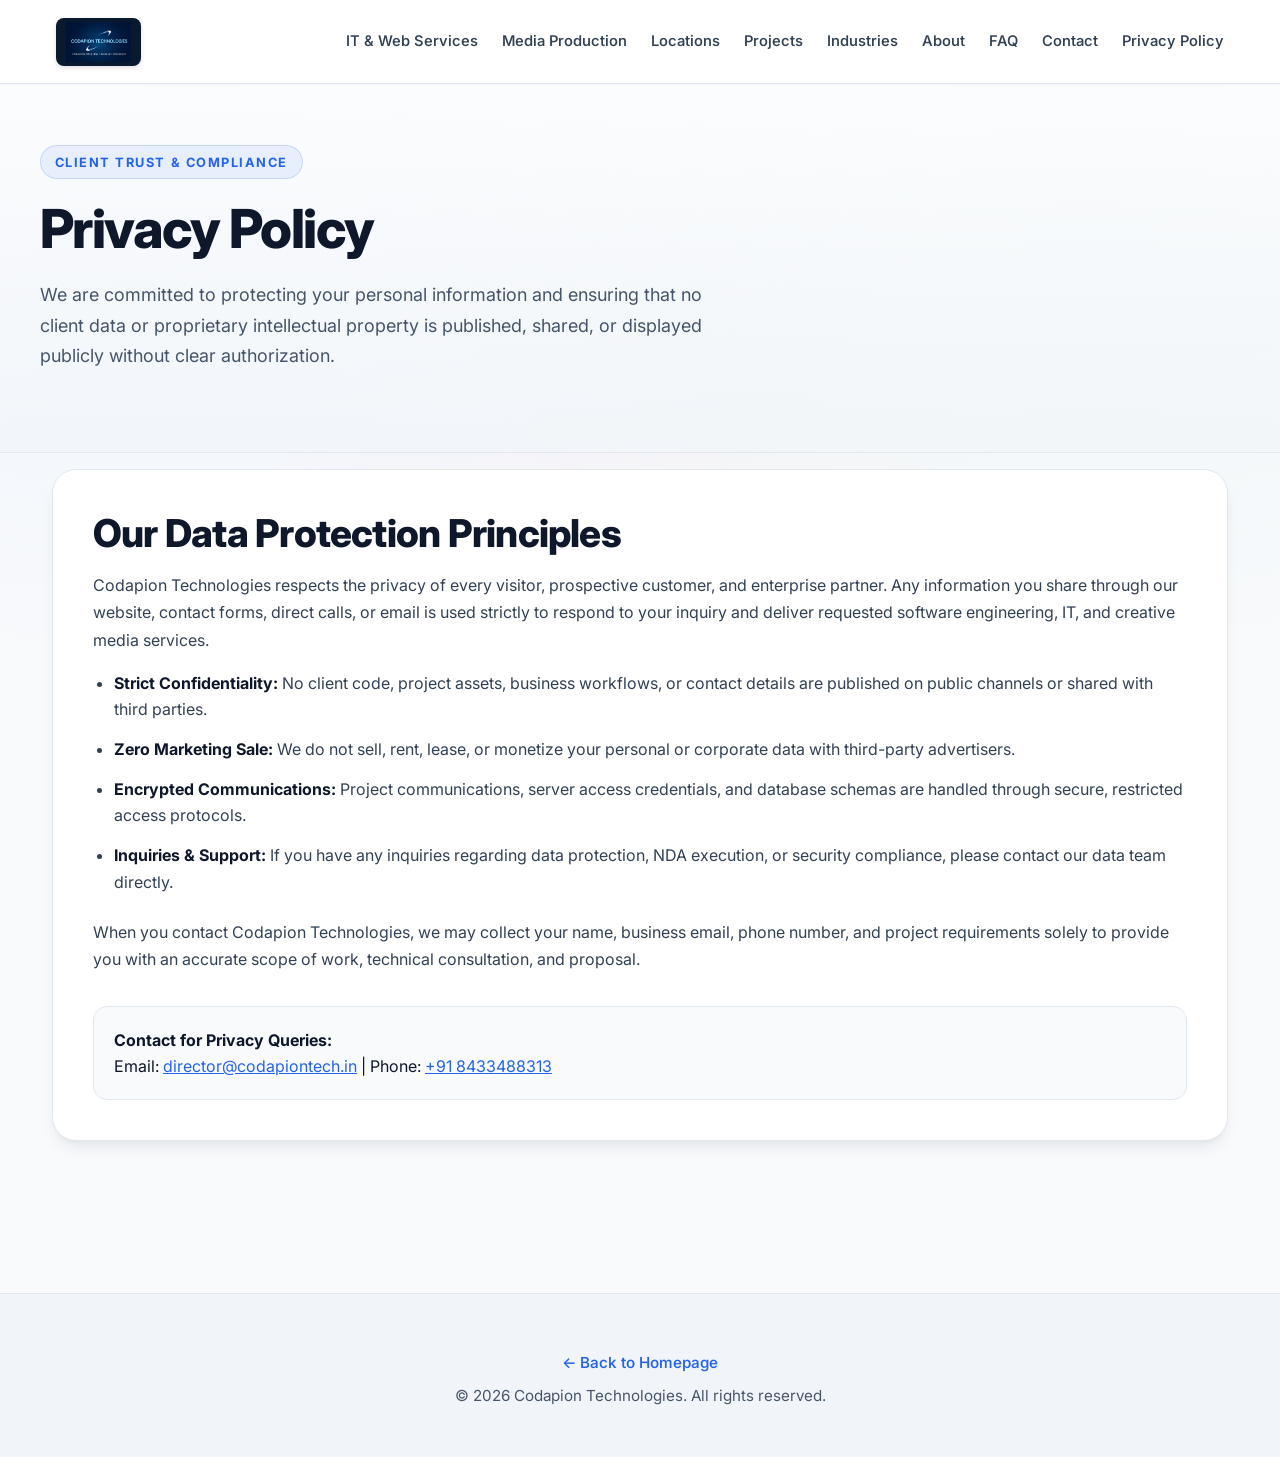
==== commit 384b85e0: "new white theme look" ====
--- a/privacy-policy.html
+++ b/privacy-policy.html
@@ -72,7 +72,7 @@
                 <p style="margin-top: 1.5rem;">
                     When you contact Codapion Technologies, we may collect your name, business email, phone number, and project requirements solely to provide you with an accurate scope of work, technical consultation, and proposal.
                 </p>
-                <div style="margin-top: 2rem; padding: 1.25rem; background: rgba(255, 255, 255, 0.04); border-radius: 12px; border: 1px solid var(--border);">
+                <div style="margin-top: 2rem; padding: 1.25rem; background: #f8fafc; border-radius: 14px; border: 1px solid var(--border);">
                     <strong>Contact for Privacy Queries:</strong><br />
                     Email: <a href="mailto:director@codapiontech.in" style="color: var(--accent);">director@codapiontech.in</a> | Phone: <a href="tel:+918433488313" style="color: var(--accent);">+91 8433488313</a>
                 </div>
--- a/styles.css
+++ b/styles.css
@@ -1,12 +1,24 @@
 :root {
-    --bg: #07111f;
-    --surface: #0f213a;
-    --surface-2: #142f4e;
-    --text: #f4f7fb;
-    --muted: #a8b9cc;
-    --accent: #2dd4bf;
-    --accent-2: #60a5fa;
-    --border: rgba(255, 255, 255, 0.1);
+    --bg: #f8fafc;
+    --surface: #ffffff;
+    --surface-2: #f1f5f9;
+    --surface-hover: #f8fafc;
+    --text: #0f172a;
+    --text-heading: #0f172a;
+    --muted: #475569;
+    --muted-light: #64748b;
+    --accent: #2563eb;
+    --accent-hover: #1d4ed8;
+    --accent-2: #0284c7;
+    --accent-teal: #0d9488;
+    --accent-rose: #e11d48;
+    --border: #e2e8f0;
+    --border-subtle: rgba(226, 232, 240, 0.8);
+    --border-highlight: rgba(37, 99, 235, 0.3);
+    --shadow-sm: 0 1px 3px 0 rgba(15, 23, 42, 0.06), 0 1px 2px -1px rgba(15, 23, 42, 0.06);
+    --shadow-md: 0 4px 6px -1px rgba(15, 23, 42, 0.06), 0 2px 4px -2px rgba(15, 23, 42, 0.06);
+    --shadow-lg: 0 10px 15px -3px rgba(15, 23, 42, 0.07), 0 4px 6px -4px rgba(15, 23, 42, 0.05);
+    --shadow-xl: 0 20px 25px -5px rgba(15, 23, 42, 0.08), 0 8px 10px -6px rgba(15, 23, 42, 0.04);
 }
 
 * {
@@ -15,10 +27,16 @@
 
 body {
     margin: 0;
-    font-family: 'Inter', sans-serif;
+    font-family: 'Inter', system-ui, -apple-system, BlinkMacSystemFont, 'Segoe UI', Roboto, sans-serif;
     color: var(--text);
-    background: linear-gradient(135deg, #07111f 0%, #0b1c2f 100%);
-    line-height: 1.6;
+    background-color: var(--bg);
+    background-image: 
+        radial-gradient(at 15% 15%, rgba(37, 99, 235, 0.05) 0px, transparent 50%),
+        radial-gradient(at 85% 10%, rgba(13, 148, 136, 0.05) 0px, transparent 50%),
+        radial-gradient(at 50% 80%, rgba(225, 29, 72, 0.03) 0px, transparent 50%);
+    background-attachment: fixed;
+    line-height: 1.65;
+    -webkit-font-smoothing: antialiased;
 }
 
 img {
@@ -27,14 +45,402 @@
 }
 
 .container {
-    width: min(1120px, calc(100% - 2rem));
+    width: min(1200px, calc(100% - 4rem));
     margin: 0 auto;
+    padding: 0 0.75rem;
 }
 
 .hero {
-    min-height: 100vh;
-    background: radial-gradient(circle at top right, rgba(96, 165, 250, 0.25), transparent 28%),
-        radial-gradient(circle at left center, rgba(45, 212, 191, 0.2), transparent 24%);
+    min-height: auto;
+    position: relative;
+    background: linear-gradient(180deg, rgba(255, 255, 255, 0.9) 0%, rgba(241, 245, 249, 0.75) 100%);
+    border-bottom: 1px solid var(--border);
+    overflow: hidden;
+}
+
+.hero-slider-wrapper {
+    position: relative;
+    width: 100%;
+}
+
+.hero-slider {
+    position: relative;
+    width: 100%;
+}
+
+.hero-slide {
+    display: none;
+    opacity: 0;
+    transition: opacity 0.45s ease-in-out, transform 0.45s cubic-bezier(0.16, 1, 0.3, 1);
+    transform: translateY(14px);
+    width: 100%;
+}
+
+.hero-slide.active {
+    display: grid;
+    grid-template-columns: 1.2fr 0.9fr;
+    gap: 3.5rem;
+    align-items: center;
+    padding: 4.5rem 0.5rem 3.5rem;
+    opacity: 1;
+    transform: translateY(0);
+}
+
+.hero-slide-badge {
+    display: inline-flex;
+    align-items: center;
+    gap: 0.5rem;
+    letter-spacing: 0.1em;
+    text-transform: uppercase;
+    font-size: 0.8rem;
+    font-weight: 700;
+    padding: 0.35rem 0.85rem;
+    border-radius: 999px;
+    margin-bottom: 1.2rem;
+}
+
+.badge-it {
+    color: var(--accent);
+    background: rgba(37, 99, 235, 0.08);
+    border: 1px solid rgba(37, 99, 235, 0.22);
+}
+
+.badge-media {
+    color: #e11d48;
+    background: rgba(225, 29, 72, 0.08);
+    border: 1px solid rgba(225, 29, 72, 0.22);
+}
+
+.badge-realestate {
+    color: #0d9488;
+    background: rgba(13, 148, 136, 0.08);
+    border: 1px solid rgba(13, 148, 136, 0.22);
+}
+
+.badge-ai {
+    color: #7c3aed;
+    background: rgba(124, 58, 237, 0.08);
+    border: 1px solid rgba(124, 58, 237, 0.22);
+}
+
+/* Interactive Visual Banner Cards */
+.slide-visual-banner {
+    background: #ffffff;
+    border: 1px solid var(--border);
+    border-radius: 24px;
+    padding: 1.75rem;
+    box-shadow: var(--shadow-xl);
+    position: relative;
+    overflow: hidden;
+    transition: transform 0.3s ease, box-shadow 0.3s ease;
+}
+
+.slide-visual-banner:hover {
+    transform: translateY(-4px);
+    box-shadow: 0 25px 35px -5px rgba(15, 23, 42, 0.12), 0 10px 15px -6px rgba(15, 23, 42, 0.06);
+}
+
+.slide-visual-banner::before {
+    content: '';
+    position: absolute;
+    top: 0;
+    left: 0;
+    right: 0;
+    height: 4px;
+    background: linear-gradient(90deg, var(--accent), var(--accent-teal));
+}
+
+.slide-visual-banner.media-visual-card::before {
+    background: linear-gradient(90deg, #e11d48, #f59e0b);
+}
+
+.slide-visual-banner.realestate-visual-card::before {
+    background: linear-gradient(90deg, #0d9488, #2563eb);
+}
+
+.slide-visual-banner.ai-visual-card::before {
+    background: linear-gradient(90deg, #7c3aed, #06b6d4);
+}
+
+.banner-mockup-header {
+    display: flex;
+    justify-content: space-between;
+    align-items: center;
+    padding-bottom: 0.85rem;
+    margin-bottom: 1.1rem;
+    border-bottom: 1px solid var(--border);
+}
+
+.mockup-dots {
+    display: flex;
+    gap: 6px;
+}
+
+.mockup-dot {
+    width: 10px;
+    height: 10px;
+    border-radius: 50%;
+}
+
+.mockup-dot.red { background: #ef4444; }
+.mockup-dot.yellow { background: #f59e0b; }
+.mockup-dot.green { background: #10b981; }
+
+.mockup-address-bar {
+    font-size: 0.78rem;
+    color: var(--muted);
+    background: #f1f5f9;
+    padding: 0.25rem 0.75rem;
+    border-radius: 6px;
+    font-family: monospace;
+    font-weight: 500;
+}
+
+.banner-status-badge {
+    display: inline-flex;
+    align-items: center;
+    gap: 0.4rem;
+    font-size: 0.75rem;
+    font-weight: 700;
+    padding: 0.2rem 0.6rem;
+    border-radius: 999px;
+}
+
+.status-live {
+    background: rgba(16, 185, 129, 0.1);
+    color: #059669;
+    border: 1px solid rgba(16, 185, 129, 0.25);
+}
+
+.status-rec {
+    background: rgba(239, 68, 68, 0.1);
+    color: #dc2626;
+    border: 1px solid rgba(239, 68, 68, 0.25);
+}
+
+.pulse-dot {
+    width: 7px;
+    height: 7px;
+    border-radius: 50%;
+    background: currentColor;
+    animation: pulse 1.8s infinite;
+}
+
+@keyframes pulse {
+    0% { transform: scale(0.9); opacity: 0.7; }
+    50% { transform: scale(1.3); opacity: 1; }
+    100% { transform: scale(0.9); opacity: 0.7; }
+}
+
+/* Video Preview Frame for Media Slide */
+.video-preview-frame {
+    position: relative;
+    border-radius: 16px;
+    overflow: hidden;
+    background: linear-gradient(135deg, #1e1b4b 0%, #0f172a 100%);
+    min-height: 180px;
+    display: flex;
+    flex-direction: column;
+    align-items: center;
+    justify-content: center;
+    margin-bottom: 1.1rem;
+    border: 1px solid rgba(225, 29, 72, 0.25);
+    padding: 1.5rem;
+    text-align: center;
+    color: #ffffff;
+}
+
+.video-play-btn {
+    width: 52px;
+    height: 52px;
+    border-radius: 50%;
+    background: linear-gradient(135deg, #e11d48, #be123c);
+    color: #ffffff;
+    display: inline-flex;
+    align-items: center;
+    justify-content: center;
+    font-size: 1.3rem;
+    box-shadow: 0 8px 25px rgba(225, 29, 72, 0.5);
+    cursor: pointer;
+    transition: transform 0.2s ease, background 0.2s ease;
+    border: 2px solid #ffffff;
+    text-decoration: none;
+    margin-bottom: 0.6rem;
+}
+
+.video-play-btn:hover {
+    transform: scale(1.12);
+}
+
+/* Property Banner Frame for Real Estate Slide */
+.property-banner-frame {
+    position: relative;
+    border-radius: 16px;
+    overflow: hidden;
+    margin-bottom: 1.1rem;
+    background: #f1f5f9;
+    border: 1px solid var(--border);
+}
+
+.property-banner-frame img {
+    width: 100%;
+    height: 180px;
+    object-fit: cover;
+    object-position: top center;
+    transition: transform 0.3s ease;
+}
+
+.property-banner-frame:hover img {
+    transform: scale(1.03);
+}
+
+.property-price-tag {
+    position: absolute;
+    bottom: 0.75rem;
+    right: 0.75rem;
+    background: rgba(15, 23, 42, 0.88);
+    backdrop-filter: blur(6px);
+    color: #ffffff;
+    font-size: 0.8rem;
+    font-weight: 700;
+    padding: 0.35rem 0.75rem;
+    border-radius: 8px;
+    box-shadow: 0 4px 12px rgba(0, 0, 0, 0.2);
+}
+
+/* AI Chat Preview Simulation */
+.ai-chat-preview {
+    background: #f8fafc;
+    border: 1px solid var(--border);
+    border-radius: 16px;
+    padding: 1.1rem;
+    margin-bottom: 1.1rem;
+    display: flex;
+    flex-direction: column;
+    gap: 0.65rem;
+}
+
+.chat-bubble {
+    padding: 0.6rem 0.85rem;
+    border-radius: 12px;
+    font-size: 0.84rem;
+    line-height: 1.45;
+}
+
+.chat-bubble.user {
+    background: #e2e8f0;
+    color: #0f172a;
+    align-self: flex-end;
+    border-bottom-right-radius: 2px;
+}
+
+.chat-bubble.bot {
+    background: #7c3aed;
+    color: #ffffff;
+    align-self: flex-start;
+    border-bottom-left-radius: 2px;
+    box-shadow: 0 4px 12px rgba(124, 58, 237, 0.2);
+}
+
+.banner-tech-pills {
+    display: flex;
+    flex-wrap: wrap;
+    gap: 0.45rem;
+    margin-top: 0.85rem;
+}
+
+.banner-tech-pill {
+    font-size: 0.76rem;
+    font-weight: 600;
+    padding: 0.25rem 0.65rem;
+    background: #f1f5f9;
+    color: #334155;
+    border: 1px solid var(--border);
+    border-radius: 8px;
+}
+
+.slide-metrics {
+    display: grid;
+    grid-template-columns: 1fr 1fr;
+    gap: 0.65rem;
+    margin-top: 1.1rem;
+    padding-top: 1.1rem;
+    border-top: 1px solid var(--border);
+}
+
+.metric-pill {
+    background: #f8fafc;
+    border: 1px solid var(--border);
+    border-radius: 12px;
+    padding: 0.55rem 0.75rem;
+    font-size: 0.84rem;
+    color: var(--text-heading);
+    font-weight: 600;
+    display: flex;
+    align-items: center;
+    gap: 0.4rem;
+}
+
+.slider-bottom-bar {
+    display: flex;
+    justify-content: space-between;
+    align-items: center;
+    padding: 0.5rem 0.5rem 3rem;
+    position: relative;
+    z-index: 10;
+}
+
+.slider-dots {
+    display: flex;
+    gap: 0.6rem;
+    align-items: center;
+}
+
+.slider-dot {
+    width: 10px;
+    height: 10px;
+    border-radius: 999px;
+    background: #cbd5e1;
+    border: none;
+    cursor: pointer;
+    padding: 0;
+    transition: all 0.3s cubic-bezier(0.4, 0, 0.2, 1);
+}
+
+.slider-dot.active {
+    width: 34px;
+    background: var(--accent);
+}
+
+.slider-nav-btns {
+    display: flex;
+    gap: 0.75rem;
+    margin-right: 4.5rem;
+}
+
+.slider-arrow-btn {
+    width: 44px;
+    height: 44px;
+    border-radius: 50%;
+    border: 1px solid var(--border);
+    background: #ffffff;
+    color: var(--text-heading);
+    display: inline-flex;
+    align-items: center;
+    justify-content: center;
+    cursor: pointer;
+    font-size: 1.1rem;
+    font-weight: bold;
+    box-shadow: var(--shadow-sm);
+    transition: all 0.2s ease;
+    user-select: none;
+}
+
+.slider-arrow-btn:hover {
+    background: var(--accent);
+    color: #ffffff;
+    border-color: var(--accent);
+    transform: scale(1.06);
 }
 
 .nav {
@@ -43,18 +449,21 @@
     align-items: center;
     width: 100%;
     max-width: 100%;
-    padding: 1.25rem 3.5rem;
+    padding: 1.1rem 3.5rem;
     box-sizing: border-box;
-    border-bottom: 1px solid rgba(255, 255, 255, 0.06);
-    background: rgba(11, 23, 40, 0.5);
-    backdrop-filter: blur(10px);
-    -webkit-backdrop-filter: blur(10px);
+    border-bottom: 1px solid var(--border);
+    background: rgba(255, 255, 255, 0.94);
+    backdrop-filter: blur(12px);
+    -webkit-backdrop-filter: blur(12px);
+    position: sticky;
+    top: 0;
+    z-index: 100;
+    box-shadow: 0 1px 3px 0 rgba(15, 23, 42, 0.04);
 }
 
 .brand {
     display: flex;
     align-items: center;
-    color: var(--text);
     text-decoration: none;
     font-weight: 700;
     flex-shrink: 0;
@@ -62,10 +471,13 @@
 
 .brand-logo {
     width: auto;
-    max-width: 240px;
-    height: auto;
-    max-height: 200px;
+    max-width: 220px;
+    height: 48px;
     object-fit: contain;
+    border-radius: 8px;
+    background: #091a2f;
+    padding: 4px 10px;
+    box-shadow: 0 2px 5px rgba(0, 0, 0, 0.12);
 }
 
 .nav-links {
@@ -76,11 +488,11 @@
 }
 
 .nav-links a {
-    color: var(--muted);
+    color: #334155;
     text-decoration: none;
-    font-weight: 500;
-    font-size: 0.95rem;
-    transition: color 0.2s ease;
+    font-weight: 550;
+    font-size: 0.92rem;
+    transition: color 0.18s ease;
     white-space: nowrap;
 }
 
@@ -88,22 +500,20 @@
     color: var(--accent);
 }
 
-.hero-content {
-    display: grid;
-    grid-template-columns: 1.2fr 0.8fr;
-    gap: 2rem;
-    align-items: center;
-    padding: 4rem 0 5rem;
-}
-
 .eyebrow {
-    display: inline-block;
-    letter-spacing: 0.24em;
+    display: inline-flex;
+    align-items: center;
+    gap: 0.5rem;
+    letter-spacing: 0.12em;
     text-transform: uppercase;
     font-size: 0.8rem;
     font-weight: 700;
     color: var(--accent);
-    margin-bottom: 0.8rem;
+    background: rgba(37, 99, 235, 0.08);
+    padding: 0.35rem 0.85rem;
+    border-radius: 999px;
+    border: 1px solid rgba(37, 99, 235, 0.18);
+    margin-bottom: 1.2rem;
 }
 
 h1,
@@ -111,219 +521,393 @@
 h3 {
     line-height: 1.2;
     margin-top: 0;
+    color: var(--text-heading);
 }
 
 h1 {
-    font-size: clamp(2.3rem, 4vw, 4rem);
-    margin-bottom: 1rem;
+    font-size: clamp(2.4rem, 4.2vw, 3.8rem);
+    font-weight: 800;
+    letter-spacing: -0.03em;
+    line-height: 1.15;
+    margin-bottom: 1.25rem;
+}
+
+h2 {
+    font-size: clamp(1.8rem, 3vw, 2.5rem);
+    font-weight: 800;
+    letter-spacing: -0.02em;
+    margin-bottom: 0.85rem;
 }
 
 .lead {
-    font-size: 1.05rem;
+    font-size: 1.125rem;
     color: var(--muted);
-    max-width: 640px;
-    margin-bottom: 1.7rem;
+    line-height: 1.7;
+    max-width: 680px;
+    margin-bottom: 2rem;
 }
 
 .btn {
-    display: inline-block;
-    padding: 0.85rem 1.2rem;
-    border-radius: 999px;
+    display: inline-flex;
+    align-items: center;
+    justify-content: center;
+    padding: 0.85rem 1.45rem;
+    border-radius: 12px;
     text-decoration: none;
     font-weight: 600;
+    font-size: 0.95rem;
+    transition: all 0.2s cubic-bezier(0.4, 0, 0.2, 1);
+    cursor: pointer;
 }
 
 .btn-primary {
-    background: linear-gradient(90deg, var(--accent), var(--accent-2));
-    color: #00111d;
-}
-
-.hero-card,
-.card,
-.contact-box,
-.about-points>div {
-    background: rgba(15, 33, 58, 0.9);
-    border: 1px solid var(--border);
-    border-radius: 20px;
-    box-shadow: 0 20px 50px rgba(0, 0, 0, 0.2);
+    background: linear-gradient(135deg, #2563eb 0%, #1d4ed8 100%);
+    color: #ffffff;
+    box-shadow: 0 4px 14px 0 rgba(37, 99, 235, 0.35);
+    border: 1px solid rgba(37, 99, 235, 0.5);
+}
+
+.btn-primary:hover {
+    background: linear-gradient(135deg, #1d4ed8 0%, #1e40af 100%);
+    transform: translateY(-2px);
+    box-shadow: 0 6px 20px 0 rgba(37, 99, 235, 0.45);
+    color: #ffffff;
+}
+
+.btn-secondary {
+    background: #ffffff;
+    color: var(--text-heading);
+    border: 1px solid #cbd5e1;
+    box-shadow: var(--shadow-sm);
+}
+
+.btn-secondary:hover {
+    background: #f8fafc;
+    border-color: var(--accent);
+    color: var(--accent);
+    transform: translateY(-2px);
+    box-shadow: var(--shadow-md);
+}
+
+.btn-whatsapp {
+    background: #16a34a;
+    color: #ffffff;
+    box-shadow: 0 4px 14px rgba(22, 163, 74, 0.3);
+    border: 1px solid #15803d;
+    display: inline-flex;
+    align-items: center;
+    gap: 0.5rem;
+}
+
+.btn-whatsapp:hover {
+    background: #15803d;
+    transform: translateY(-2px);
+    box-shadow: 0 6px 20px rgba(22, 163, 74, 0.4);
+    color: #ffffff;
+}
+
+.btn-call {
+    background: #0284c7;
+    color: #ffffff;
+    box-shadow: 0 4px 14px rgba(2, 132, 199, 0.3);
+    border: 1px solid #0369a1;
+}
+
+.btn-call:hover {
+    background: #0369a1;
+    transform: translateY(-2px);
+    box-shadow: 0 6px 20px rgba(2, 132, 199, 0.4);
+    color: #ffffff;
 }
 
 .hero-card {
-    padding: 1.5rem;
+    background: #ffffff;
+    border: 1px solid var(--border);
+    border-radius: 24px;
+    padding: 2rem;
+    box-shadow: var(--shadow-xl);
+    position: relative;
+    overflow: hidden;
+}
+
+.hero-card::before {
+    content: '';
+    position: absolute;
+    top: 0;
+    left: 0;
+    right: 0;
+    height: 4px;
+    background: linear-gradient(90deg, var(--accent), var(--accent-teal));
+}
+
+.hero-card h3 {
+    color: var(--text-heading);
+    font-size: 1.25rem;
+    margin-bottom: 1rem;
 }
 
 .hero-card ul {
-    padding-left: 1.15rem;
-    color: var(--muted);
+    padding-left: 1.2rem;
+    color: #334155;
+    margin: 0;
+}
+
+.hero-card li {
+    margin-bottom: 0.65rem;
+    font-size: 0.95rem;
+}
+
+.hero-card li strong {
+    color: var(--text-heading);
 }
 
 .section {
-    padding: 5rem 0;
+    padding: 5.5rem 0;
 }
 
 .section-heading {
-    margin-bottom: 2rem;
+    margin-bottom: 2.5rem;
 }
 
 .card-grid {
     display: grid;
-    grid-template-columns: repeat(4, 1fr);
-    gap: 1.2rem;
+    grid-template-columns: repeat(auto-fit, minmax(280px, 1fr));
+    gap: 1.6rem;
 }
 
 .card {
-    padding: 1.4rem;
-}
-
-.card p,
-.about-grid p,
-.contact-box p,
-.contact-box p a {
-    color: #ffffff;
-    text-decoration: none;
-}
-
-.contact-box p a:hover {
-    color: #11d2cb;
+    background: #ffffff;
+    border: 1px solid var(--border);
+    border-radius: 20px;
+    padding: 1.85rem;
+    box-shadow: var(--shadow-md);
+    transition: transform 0.25s ease, box-shadow 0.25s ease, border-color 0.25s ease;
+    display: flex;
+    flex-direction: column;
+}
+
+.card:hover {
+    transform: translateY(-4px);
+    border-color: rgba(37, 99, 235, 0.4);
+    box-shadow: var(--shadow-xl);
+}
+
+.card h3 {
+    font-size: 1.25rem;
+    color: var(--text-heading);
+    margin-bottom: 0.6rem;
+}
+
+.card p {
+    color: var(--muted);
+    font-size: 0.95rem;
+    line-height: 1.65;
+    margin: 0 0 1rem 0;
+}
+
+.card-media {
+    border-color: rgba(225, 29, 72, 0.2);
+}
+
+.card-media:hover {
+    border-color: var(--accent-rose);
+    box-shadow: 0 20px 25px -5px rgba(225, 29, 72, 0.12), 0 8px 10px -6px rgba(225, 29, 72, 0.08);
 }
 
 .about-section {
-    background: rgba(255, 255, 255, 0.03);
+    background: #f1f5f9;
+    border-top: 1px solid var(--border);
+    border-bottom: 1px solid var(--border);
 }
 
 .about-grid {
     display: grid;
     grid-template-columns: 1fr 1fr;
-    gap: 2rem;
+    gap: 2.5rem;
     align-items: start;
+}
+
+.about-grid p {
+    color: #334155;
+    font-size: 1rem;
+    line-height: 1.7;
 }
 
 .about-points {
     display: grid;
-    gap: 1rem;
+    gap: 1.2rem;
 }
 
 .about-points>div {
-    padding: 1rem 1.2rem;
-}
-
-.contact-box {
-    display: grid;
-    grid-template-columns: repeat(3, 1fr);
-    gap: 1rem;
-    padding: 1.5rem;
+    background: #ffffff;
+    border: 1px solid var(--border);
+    border-radius: 18px;
+    padding: 1.4rem 1.6rem;
+    box-shadow: var(--shadow-sm);
+}
+
+.about-points strong {
+    color: var(--text-heading);
+    font-size: 1.05rem;
+    display: block;
+    margin-bottom: 0.35rem;
+}
+
+.about-points p {
+    color: var(--muted);
+    font-size: 0.95rem;
+    margin: 0;
 }
 
 .clients-section {
-    padding-top: 2rem;
+    padding-top: 3rem;
 }
 
 .clients-grid {
     display: grid;
     grid-template-columns: repeat(4, minmax(0, 1fr));
-    gap: 1rem;
+    gap: 1.5rem;
     align-items: center;
 }
 
 .clients-grid img {
     width: 100%;
-    height: 110px;
+    height: 100px;
     object-fit: contain;
     border-radius: 16px;
     border: 1px solid var(--border);
-    background: rgba(15, 33, 58, 0.9);
-    padding: 0.6rem;
-}
-
-@media (max-width: 992px) {
-    .nav {
-        padding: 1.2rem 2rem;
-    }
-
-    .nav-links {
-        gap: 1.1rem;
-    }
-
-    .hero-content,
-    .about-grid,
-    .card-grid,
-    .contact-box,
-    .clients-grid {
-        grid-template-columns: 1fr 1fr;
-    }
-}
-
-@media (max-width: 768px) {
-    .nav {
-        padding: 1.2rem 1.25rem;
-        flex-direction: column;
-        gap: 1rem;
-        text-align: center;
-    }
-
-    .nav-links {
-        justify-content: center;
-        gap: 0.75rem 1.2rem;
-    }
-
-    .hero-content,
-    .about-grid,
-    .card-grid,
-    .contact-box,
-    .clients-grid {
-        grid-template-columns: 1fr;
-    }
-
-    .project-grid {
-        grid-template-columns: 1fr;
-    }
-
-    .section {
-        padding: 3.5rem 0;
-    }
+    background: #ffffff;
+    padding: 0.8rem;
+    box-shadow: var(--shadow-sm);
+    transition: transform 0.2s ease, box-shadow 0.2s ease;
+}
+
+.clients-grid img:hover {
+    transform: translateY(-2px);
+    box-shadow: var(--shadow-md);
+}
+
+/* Featured Work (Portfolio Header, Filters & Slider) */
+.portfolio-header {
+    display: flex;
+    justify-content: space-between;
+    align-items: flex-end;
+    flex-wrap: wrap;
+    gap: 1.5rem;
+    margin-bottom: 2.2rem;
+}
+
+.portfolio-filter-tabs {
+    display: flex;
+    flex-wrap: wrap;
+    gap: 0.5rem;
+    list-style: none;
+    padding: 0;
+    margin: 0;
+}
+
+.filter-tab-btn {
+    padding: 0.55rem 1.15rem;
+    border-radius: 999px;
+    background: #ffffff;
+    border: 1px solid var(--border);
+    color: var(--muted);
+    font-size: 0.88rem;
+    font-weight: 600;
+    cursor: pointer;
+    transition: all 0.2s ease;
+    font-family: inherit;
+    box-shadow: var(--shadow-sm);
+}
+
+.filter-tab-btn:hover {
+    color: var(--accent);
+    border-color: var(--accent);
+    transform: translateY(-1px);
+}
+
+.filter-tab-btn.active {
+    background: var(--accent);
+    color: #ffffff;
+    border-color: var(--accent);
+    box-shadow: 0 4px 14px rgba(37, 99, 235, 0.35);
+}
+
+.portfolio-slider-container {
+    position: relative;
+    width: 100%;
 }
 
 .project-grid {
-    display: grid;
-    grid-template-columns: repeat(auto-fit, minmax(280px, 1fr));
-    gap: 1.4rem;
+    display: flex;
+    overflow-x: auto;
+    scroll-snap-type: x mandatory;
+    scroll-behavior: smooth;
+    gap: 1.8rem;
+    padding: 0.5rem 0.25rem 1.5rem;
+    -webkit-overflow-scrolling: touch;
+}
+
+.project-grid::-webkit-scrollbar {
+    height: 8px;
+}
+
+.project-grid::-webkit-scrollbar-track {
+    background: #f1f5f9;
+    border-radius: 999px;
+}
+
+.project-grid::-webkit-scrollbar-thumb {
+    background: #cbd5e1;
+    border-radius: 999px;
+}
+
+.project-grid::-webkit-scrollbar-thumb:hover {
+    background: #94a3b8;
 }
 
 .project-card {
+    flex: 0 0 380px;
+    max-width: 380px;
+    scroll-snap-align: start;
     overflow: hidden;
     border: 1px solid var(--border);
-    border-radius: 20px;
-    background: rgba(15, 33, 58, 0.92);
-    box-shadow: 0 20px 50px rgba(0, 0, 0, 0.2);
-    transition: transform 0.2s ease, border-color 0.2s ease, box-shadow 0.2s ease;
+    border-radius: 22px;
+    background: #ffffff;
+    box-shadow: var(--shadow-md);
+    transition: transform 0.25s ease, border-color 0.25s ease, box-shadow 0.25s ease;
     display: flex;
     flex-direction: column;
 }
 
+.project-card.is-hidden {
+    display: none !important;
+}
+
 .project-card:hover {
-    transform: translateY(-4px);
-    border-color: rgba(45, 212, 191, 0.45);
-    box-shadow: 0 25px 55px rgba(0, 0, 0, 0.35);
+    transform: translateY(-5px);
+    border-color: rgba(37, 99, 235, 0.45);
+    box-shadow: var(--shadow-xl);
 }
 
 .project-thumb {
     width: 100%;
-    height: 220px;
-    object-fit: contain;
-    object-position: center;
-    background: rgba(255, 255, 255, 0.05);
-    padding: 0.75rem;
+    height: 250px;
+    object-fit: cover;
+    object-position: top center;
+    background: #f1f5f9;
+    padding: 0;
     border-bottom: 1px solid var(--border);
     cursor: zoom-in;
-    transition: transform 0.25s ease;
-}
-
-.project-thumb:hover {
+    transition: transform 0.3s ease;
+}
+
+.project-card:hover .project-thumb {
     transform: scale(1.02);
 }
 
 .project-card-body {
-    padding: 1.3rem;
+    padding: 1.6rem;
     display: flex;
     flex-direction: column;
     flex-grow: 1;
@@ -331,16 +915,16 @@
 
 .project-card h3 {
     margin-bottom: 0.6rem;
-    font-size: 1.15rem;
-    color: #ffffff;
-    line-height: 1.3;
+    font-size: 1.25rem;
+    color: var(--text-heading);
+    line-height: 1.35;
 }
 
 .project-desc {
     margin: 0;
     color: var(--muted);
-    font-size: 0.92rem;
-    line-height: 1.6;
+    font-size: 0.95rem;
+    line-height: 1.65;
     display: -webkit-box;
     -webkit-line-clamp: 3;
     -webkit-box-orient: vertical;
@@ -352,18 +936,18 @@
     display: block;
     -webkit-line-clamp: unset;
     overflow: visible;
-    color: #e2e8f0;
+    color: #1e293b;
 }
 
 .read-more-btn {
     background: none;
     border: none;
     color: var(--accent);
-    font-size: 0.85rem;
+    font-size: 0.88rem;
     font-weight: 600;
     cursor: pointer;
-    padding: 0.45rem 0 0 0;
-    margin-top: 0.35rem;
+    padding: 0.5rem 0 0 0;
+    margin-top: 0.4rem;
     display: inline-flex;
     align-items: center;
     gap: 0.3rem;
@@ -373,19 +957,20 @@
 }
 
 .read-more-btn:hover {
-    color: var(--accent-2);
+    color: var(--accent-hover);
     text-decoration: underline;
 }
 
 .project-card-body .tag-list {
     margin-top: auto;
-    padding-top: 0.9rem;
+    padding-top: 1.1rem;
 }
 
 .project-modal {
     position: fixed;
     inset: 0;
-    background: rgba(2, 8, 23, 0.9);
+    background: rgba(15, 23, 42, 0.85);
+    backdrop-filter: blur(8px);
     display: none;
     align-items: center;
     justify-content: center;
@@ -404,128 +989,27 @@
     height: auto;
     object-fit: contain;
     border-radius: 16px;
-    box-shadow: 0 20px 60px rgba(0, 0, 0, 0.45);
+    box-shadow: 0 25px 50px -12px rgba(0, 0, 0, 0.5);
+    background: #ffffff;
 }
 
 .project-modal-close {
     position: absolute;
-    top: 1rem;
-    right: 1rem;
+    top: 1.5rem;
+    right: 1.5rem;
     border: 0;
-    background: rgba(255, 255, 255, 0.15);
+    background: rgba(255, 255, 255, 0.2);
     color: #fff;
     width: 44px;
     height: 44px;
     border-radius: 50%;
     font-size: 1.5rem;
     cursor: pointer;
+    transition: background 0.2s;
 }
 
 .project-modal-close:hover {
-    background: rgba(255, 255, 255, 0.25);
-}
-
-.site-footer {
-    padding: 1.5rem 0 2.5rem;
-    text-align: center;
-    color: var(--muted);
-    border-top: 1px solid var(--border);
-    margin-top: 2rem;
-}
-
-.site-footer p {
-    margin: 0;
-    font-size: 0.95rem;
-}
-
-.site-footer a {
-    color: var(--accent);
-    text-decoration: none;
-}
-
-.site-footer a:hover {
-    color: var(--text);
-}
-
-.policy-hero {
-    min-height: auto;
-    padding-bottom: 2rem;
-}
-
-.policy-content {
-    padding: 2rem 0 1rem;
-}
-
-.policy-card {
-    background: rgba(15, 33, 58, 0.9);
-    border: 1px solid var(--border);
-    border-radius: 24px;
-    padding: 2rem;
-    box-shadow: 0 20px 50px rgba(0, 0, 0, 0.2);
-}
-
-.policy-list {
-    padding-left: 1.2rem;
-    color: var(--muted);
-}
-
-.policy-list li {
-    margin-bottom: 0.75rem;
-}
-
-/* ==========================================================================
-   SEO & Interactive Enhancements
-   ========================================================================== */
-
-/* Hero Action Buttons */
-.hero-actions {
-    display: flex;
-    flex-wrap: wrap;
-    gap: 0.85rem;
-    align-items: center;
-    margin-top: 1.5rem;
-}
-
-.btn-secondary {
-    background: rgba(255, 255, 255, 0.08);
-    color: var(--text);
-    border: 1px solid var(--border);
-    transition: background 0.2s ease, border-color 0.2s ease;
-}
-
-.btn-secondary:hover {
-    background: rgba(255, 255, 255, 0.15);
-    border-color: var(--accent);
-    color: #ffffff;
-}
-
-.btn-whatsapp {
-    background: #25d366;
-    color: #0b1c2f;
-    display: inline-flex;
-    align-items: center;
-    gap: 0.5rem;
-}
-
-.btn-whatsapp:hover {
-    background: #20ba59;
-    color: #ffffff;
-}
-
-.btn-call {
-    background: #2563eb;
-    color: #ffffff;
-}
-
-.btn-call:hover {
-    background: #1d4ed8;
-}
-
-.icon-svg {
-    width: 1.15rem;
-    height: 1.15rem;
-    vertical-align: middle;
-    fill: currentColor;
+    background: rgba(255, 255, 255, 0.35);
 }
 
 /* Tag Pills for Tech Stacks & Keywords */
@@ -533,72 +1017,62 @@
 .media-tag-list {
     display: flex;
     flex-wrap: wrap;
-    gap: 0.45rem;
+    gap: 0.5rem;
     margin-top: 1rem;
     padding: 0;
     list-style: none;
 }
 
 .tag {
-    font-size: 0.75rem;
+    font-size: 0.78rem;
     font-weight: 600;
-    padding: 0.25rem 0.65rem;
-    background: rgba(45, 212, 191, 0.12);
-    color: var(--accent);
-    border: 1px solid rgba(45, 212, 191, 0.25);
+    padding: 0.3rem 0.75rem;
+    background: rgba(37, 99, 235, 0.08);
+    color: #1d4ed8;
+    border: 1px solid rgba(37, 99, 235, 0.2);
     border-radius: 999px;
-    letter-spacing: 0.02em;
+    letter-spacing: 0.01em;
 }
 
 .media-tag {
-    font-size: 0.75rem;
+    font-size: 0.78rem;
     font-weight: 600;
-    padding: 0.25rem 0.65rem;
-    background: rgba(244, 63, 94, 0.12);
-    color: #fb7185;
-    border: 1px solid rgba(244, 63, 94, 0.25);
+    padding: 0.3rem 0.75rem;
+    background: rgba(225, 29, 72, 0.08);
+    color: #be123c;
+    border: 1px solid rgba(225, 29, 72, 0.2);
     border-radius: 999px;
-    letter-spacing: 0.02em;
-}
-
-.card-media {
-    border-color: rgba(244, 63, 94, 0.2);
-    transition: transform 0.2s ease, border-color 0.2s ease;
-}
-
-.card-media:hover {
-    transform: translateY(-3px);
-    border-color: rgba(244, 63, 94, 0.55);
+    letter-spacing: 0.01em;
 }
 
 .media-badge-highlight {
-    color: #fb7185 !important;
-    background: rgba(244, 63, 94, 0.12) !important;
-    border-color: rgba(244, 63, 94, 0.3) !important;
+    color: #be123c !important;
+    background: rgba(225, 29, 72, 0.08) !important;
+    border-color: rgba(225, 29, 72, 0.25) !important;
 }
 
 /* Regional Service Hubs */
 .hub-grid {
     display: grid;
-    grid-template-columns: repeat(auto-fit, minmax(300px, 1fr));
-    gap: 1.25rem;
+    grid-template-columns: repeat(auto-fit, minmax(320px, 1fr));
+    gap: 1.6rem;
 }
 
 .hub-card {
-    background: rgba(15, 33, 58, 0.92);
-    border: 1px solid var(--border);
-    border-radius: 20px;
-    padding: 1.6rem;
+    background: #ffffff;
+    border: 1px solid var(--border);
+    border-radius: 22px;
+    padding: 1.8rem;
     position: relative;
     overflow: hidden;
     transition: transform 0.25s ease, border-color 0.25s ease, box-shadow 0.25s ease;
-    box-shadow: 0 10px 30px rgba(0, 0, 0, 0.2);
+    box-shadow: var(--shadow-md);
 }
 
 .hub-card:hover {
     transform: translateY(-4px);
-    border-color: rgba(96, 165, 250, 0.45);
-    box-shadow: 0 20px 45px rgba(0, 0, 0, 0.35);
+    border-color: rgba(37, 99, 235, 0.45);
+    box-shadow: var(--shadow-xl);
 }
 
 .hub-card::before {
@@ -607,48 +1081,49 @@
     top: 0;
     left: 0;
     right: 0;
-    height: 3px;
+    height: 4px;
     background: linear-gradient(90deg, var(--accent), var(--accent-2));
-    opacity: 0.8;
 }
 
 .hub-badge {
     display: inline-block;
-    font-size: 0.75rem;
+    font-size: 0.78rem;
     font-weight: 700;
     text-transform: uppercase;
-    letter-spacing: 0.1em;
+    letter-spacing: 0.08em;
     color: var(--accent);
-    background: rgba(45, 212, 191, 0.12);
-    padding: 0.2rem 0.6rem;
-    border-radius: 6px;
+    background: rgba(37, 99, 235, 0.08);
+    padding: 0.25rem 0.7rem;
+    border-radius: 8px;
+    margin-bottom: 0.75rem;
+    border: 1px solid rgba(37, 99, 235, 0.18);
+}
+
+.hub-card h3 {
+    font-size: 1.3rem;
     margin-bottom: 0.6rem;
-}
-
-.hub-card h3 {
-    font-size: 1.25rem;
-    margin-bottom: 0.6rem;
-    color: #ffffff;
+    color: var(--text-heading);
 }
 
 .hub-card p {
     color: var(--muted);
     font-size: 0.95rem;
-    margin-bottom: 0.85rem;
+    line-height: 1.6;
+    margin-bottom: 1rem;
 }
 
 .hub-features {
     list-style: none;
     padding: 0;
     margin: 0;
-    font-size: 0.9rem;
-    color: var(--text);
+    font-size: 0.92rem;
+    color: #334155;
 }
 
 .hub-features li {
     position: relative;
-    padding-left: 1.2rem;
-    margin-bottom: 0.4rem;
+    padding-left: 1.35rem;
+    margin-bottom: 0.5rem;
 }
 
 .hub-features li::before {
@@ -662,85 +1137,93 @@
 /* Industry Solutions Grid */
 .industry-grid {
     display: grid;
-    grid-template-columns: repeat(auto-fit, minmax(260px, 1fr));
-    gap: 1.25rem;
+    grid-template-columns: repeat(auto-fit, minmax(280px, 1fr));
+    gap: 1.5rem;
 }
 
 .industry-card {
-    background: rgba(15, 33, 58, 0.85);
-    border: 1px solid var(--border);
-    border-radius: 18px;
-    padding: 1.4rem;
-    transition: transform 0.2s ease, border-color 0.2s ease;
+    background: #ffffff;
+    border: 1px solid var(--border);
+    border-radius: 20px;
+    padding: 1.75rem;
+    box-shadow: var(--shadow-md);
+    transition: transform 0.25s ease, border-color 0.25s ease, box-shadow 0.25s ease;
 }
 
 .industry-card:hover {
-    transform: translateY(-3px);
+    transform: translateY(-4px);
     border-color: var(--accent);
+    box-shadow: var(--shadow-xl);
 }
 
 .industry-icon {
-    font-size: 2rem;
-    margin-bottom: 0.6rem;
+    font-size: 2.2rem;
+    margin-bottom: 0.8rem;
     display: inline-block;
 }
 
 .industry-card h3 {
-    font-size: 1.15rem;
-    margin-bottom: 0.4rem;
+    font-size: 1.25rem;
+    margin-bottom: 0.5rem;
+    color: var(--text-heading);
 }
 
 .industry-card p {
-    font-size: 0.9rem;
+    font-size: 0.95rem;
     color: var(--muted);
+    line-height: 1.6;
     margin: 0;
 }
 
 /* Value Highlights / Why Choose Us */
 .why-grid {
     display: grid;
-    grid-template-columns: repeat(auto-fit, minmax(240px, 1fr));
-    gap: 1.2rem;
-    margin-top: 2rem;
+    grid-template-columns: repeat(auto-fit, minmax(260px, 1fr));
+    gap: 1.5rem;
+    margin-top: 2.5rem;
 }
 
 .why-card {
-    background: rgba(15, 33, 58, 0.8);
+    background: #ffffff;
     border: 1px solid var(--border);
     border-radius: 18px;
-    padding: 1.4rem;
+    padding: 1.6rem;
+    box-shadow: var(--shadow-sm);
 }
 
 .why-card strong {
-    font-size: 1.05rem;
+    font-size: 1.1rem;
     display: block;
-    margin-bottom: 0.4rem;
-    color: var(--accent);
+    margin-bottom: 0.45rem;
+    color: var(--text-heading);
 }
 
 .why-card p {
     color: var(--muted);
-    font-size: 0.9rem;
+    font-size: 0.95rem;
+    line-height: 1.6;
     margin: 0;
 }
 
 /* Interactive FAQ Accordion */
 .faq-wrapper {
-    max-width: 900px;
+    max-width: 920px;
     margin: 0 auto;
 }
 
 .faq-item {
-    background: rgba(15, 33, 58, 0.9);
+    background: #ffffff;
     border: 1px solid var(--border);
     border-radius: 16px;
     margin-bottom: 1rem;
     overflow: hidden;
-    transition: border-color 0.2s ease;
+    box-shadow: var(--shadow-sm);
+    transition: border-color 0.2s ease, box-shadow 0.2s ease;
 }
 
 .faq-item.active {
-    border-color: rgba(45, 212, 191, 0.45);
+    border-color: var(--accent);
+    box-shadow: 0 4px 12px rgba(37, 99, 235, 0.08);
 }
 
 .faq-question {
@@ -748,8 +1231,8 @@
     background: none;
     border: none;
     text-align: left;
-    padding: 1.25rem 1.4rem;
-    color: var(--text);
+    padding: 1.35rem 1.5rem;
+    color: var(--text-heading);
     font-size: 1.05rem;
     font-weight: 600;
     display: flex;
@@ -780,78 +1263,117 @@
     max-height: 0;
     overflow: hidden;
     transition: max-height 0.35s ease, padding 0.35s ease;
-    padding: 0 1.4rem;
+    padding: 0 1.5rem;
+    color: var(--muted);
+    font-size: 0.95rem;
+    line-height: 1.65;
+}
+
+.faq-item.active .faq-answer {
+    padding: 0 1.5rem 1.35rem;
+    max-height: 500px;
+}
+
+.faq-answer p {
+    margin: 0;
+    color: #334155;
+}
+
+/* Contact Box */
+.contact-box {
+    display: grid;
+    grid-template-columns: repeat(3, 1fr);
+    gap: 1.5rem;
+    padding: 2rem;
+    background: #ffffff;
+    border: 1px solid var(--border);
+    border-radius: 24px;
+    box-shadow: var(--shadow-lg);
+}
+
+.contact-box h3 {
+    margin-top: 0;
+    color: var(--text-heading);
+    font-size: 1.25rem;
+    margin-bottom: 0.8rem;
+}
+
+.contact-box p {
     color: var(--muted);
     font-size: 0.95rem;
     line-height: 1.6;
-}
-
-.faq-item.active .faq-answer {
-    padding: 0 1.4rem 1.25rem;
-    max-height: 500px;
-}
-
-.faq-answer p {
     margin: 0;
-    color: #e2e8f0;
-}
-
-/* Regional Cities Chips in Footer & Contact */
+}
+
+.contact-box a {
+    color: var(--accent);
+    text-decoration: none;
+    font-weight: 550;
+}
+
+.contact-box a:hover {
+    text-decoration: underline;
+}
+
+/* Regional Cities Chips */
 .city-chips {
     display: flex;
     flex-wrap: wrap;
-    gap: 0.5rem;
+    gap: 0.6rem;
     margin-top: 1rem;
 }
 
 .city-chip {
     display: inline-block;
-    padding: 0.35rem 0.75rem;
-    background: rgba(255, 255, 255, 0.05);
+    padding: 0.4rem 0.85rem;
+    background: #ffffff;
     border: 1px solid var(--border);
     border-radius: 999px;
-    color: var(--text);
-    font-size: 0.85rem;
+    color: var(--text-heading);
+    font-size: 0.88rem;
+    font-weight: 500;
     text-decoration: none;
-    transition: background 0.2s, border-color 0.2s;
+    box-shadow: var(--shadow-sm);
+    transition: background 0.2s, border-color 0.2s, color 0.2s, transform 0.2s;
 }
 
 .city-chip:hover {
-    background: rgba(45, 212, 191, 0.15);
+    background: rgba(37, 99, 235, 0.08);
     border-color: var(--accent);
-    color: #ffffff;
+    color: var(--accent);
+    transform: translateY(-1px);
 }
 
 /* Floating Quick Connect on Mobile */
 .floating-contact-bar {
     position: fixed;
-    bottom: 1.25rem;
-    right: 1.25rem;
+    bottom: 1.5rem;
+    right: 1.5rem;
     display: flex;
     flex-direction: column;
-    gap: 0.6rem;
+    gap: 0.75rem;
     z-index: 999;
 }
 
 .floating-btn {
-    width: 52px;
-    height: 52px;
+    width: 54px;
+    height: 54px;
     border-radius: 50%;
     display: flex;
     align-items: center;
     justify-content: center;
     color: #ffffff;
-    box-shadow: 0 8px 25px rgba(0, 0, 0, 0.4);
+    box-shadow: 0 10px 25px rgba(0, 0, 0, 0.25);
     text-decoration: none;
     transition: transform 0.2s ease;
 }
 
 .floating-btn:hover {
-    transform: scale(1.08);
+    transform: scale(1.1);
 }
 
 .floating-whatsapp {
-    background: #25d366;
+    background: #16a34a;
 }
 
 .floating-call {
@@ -864,14 +1386,157 @@
     fill: #ffffff;
 }
 
-/* Responsive adjustments */
+/* Hero Action Buttons */
+.hero-actions {
+    display: flex;
+    flex-wrap: wrap;
+    gap: 1rem;
+    align-items: center;
+    margin-top: 1.5rem;
+}
+
+.icon-svg {
+    width: 1.15rem;
+    height: 1.15rem;
+    vertical-align: middle;
+    fill: currentColor;
+}
+
+/* Site Footer */
+.site-footer {
+    padding: 3.5rem 0 3rem;
+    text-align: center;
+    color: var(--muted);
+    background: #f1f5f9;
+    border-top: 1px solid var(--border);
+    margin-top: 4rem;
+}
+
+.site-footer p {
+    margin: 0;
+    font-size: 0.95rem;
+}
+
+.site-footer a {
+    color: #334155;
+    text-decoration: none;
+    font-weight: 550;
+    transition: color 0.15s ease;
+}
+
+.site-footer a:hover {
+    color: var(--accent);
+}
+
+/* Privacy Policy Page */
+.policy-hero {
+    min-height: auto;
+    padding-bottom: 2rem;
+}
+
+.policy-content {
+    padding: 3rem 0 1rem;
+}
+
+.policy-card {
+    background: #ffffff;
+    border: 1px solid var(--border);
+    border-radius: 24px;
+    padding: 2.5rem;
+    box-shadow: var(--shadow-lg);
+}
+
+.policy-card h2 {
+    color: var(--text-heading);
+}
+
+.policy-card p {
+    color: #334155;
+    line-height: 1.7;
+}
+
+.policy-list {
+    padding-left: 1.3rem;
+    color: #334155;
+}
+
+.policy-list li {
+    margin-bottom: 0.85rem;
+    line-height: 1.65;
+}
+
+.policy-list strong {
+    color: var(--text-heading);
+}
+
+/* Responsive Breakpoints */
+@media (max-width: 992px) {
+    .nav {
+        padding: 1.1rem 2rem;
+    }
+
+    .nav-links {
+        gap: 1.1rem;
+    }
+
+    .hero-slide.active,
+    .about-grid,
+    .card-grid,
+    .contact-box,
+    .clients-grid {
+        grid-template-columns: 1fr 1fr;
+    }
+
+    .hero-slide.active {
+        grid-template-columns: 1fr;
+        gap: 2.2rem;
+    }
+
+    .project-grid .project-card {
+        flex: 0 0 340px;
+        max-width: 340px;
+    }
+}
+
 @media (max-width: 768px) {
+    .nav {
+        padding: 1rem 1.25rem;
+        flex-direction: column;
+        gap: 1rem;
+        text-align: center;
+    }
+
+    .nav-links {
+        justify-content: center;
+        gap: 0.75rem 1.2rem;
+    }
+
+    .hero-slide.active,
+    .about-grid,
+    .card-grid,
+    .contact-box,
+    .clients-grid,
     .hub-grid,
     .industry-grid,
     .why-grid {
         grid-template-columns: 1fr;
     }
 
+    .project-grid .project-card {
+        flex: 0 0 88%;
+        max-width: 88%;
+    }
+
+    .slide-metrics {
+        grid-template-columns: 1fr;
+    }
+
+    .portfolio-header {
+        flex-direction: column;
+        align-items: flex-start;
+        gap: 1rem;
+    }
+
     .hero-actions {
         flex-direction: column;
         align-items: stretch;
@@ -881,4 +1546,8 @@
         text-align: center;
         justify-content: center;
     }
+
+    .section {
+        padding: 3.5rem 0;
+    }
 }
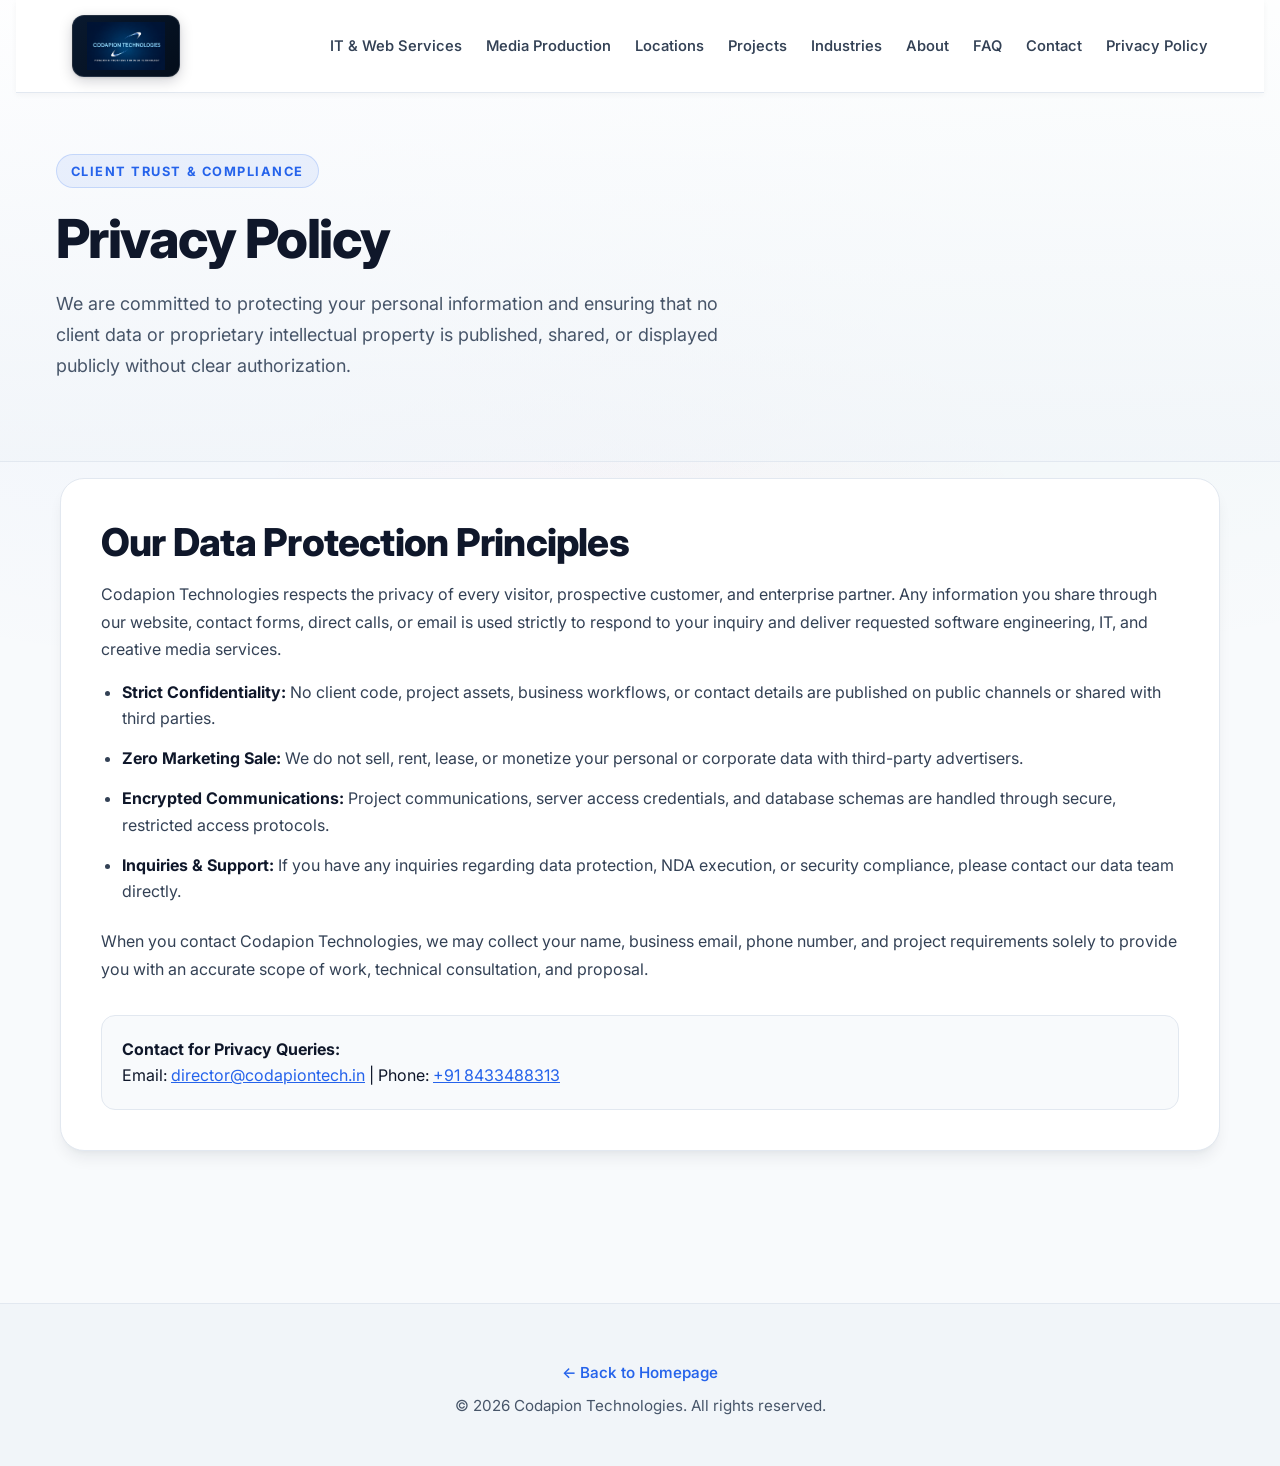
==== commit dd327eb8: "banner images" ====
--- a/privacy-policy.html
+++ b/privacy-policy.html
@@ -32,7 +32,7 @@
     <header class="hero policy-hero">
         <nav class="nav">
             <a href="https://www.codapiontech.in/" class="brand" title="Codapion Technologies - Home">
-                <img src="logo.png" alt="Codapion Technologies logo" class="brand-logo" width="220" height="70" />
+                <img src="logo.png" alt="Codapion Technologies logo" class="brand-logo" width="270" height="62" />
             </a>
             <div class="nav-links">
                 <a href="index.html#services">IT & Web Services</a>
--- a/styles.css
+++ b/styles.css
@@ -1,1553 +1,1696 @@
-:root {
-    --bg: #f8fafc;
-    --surface: #ffffff;
-    --surface-2: #f1f5f9;
-    --surface-hover: #f8fafc;
-    --text: #0f172a;
-    --text-heading: #0f172a;
-    --muted: #475569;
-    --muted-light: #64748b;
-    --accent: #2563eb;
-    --accent-hover: #1d4ed8;
-    --accent-2: #0284c7;
-    --accent-teal: #0d9488;
-    --accent-rose: #e11d48;
-    --border: #e2e8f0;
-    --border-subtle: rgba(226, 232, 240, 0.8);
-    --border-highlight: rgba(37, 99, 235, 0.3);
-    --shadow-sm: 0 1px 3px 0 rgba(15, 23, 42, 0.06), 0 1px 2px -1px rgba(15, 23, 42, 0.06);
-    --shadow-md: 0 4px 6px -1px rgba(15, 23, 42, 0.06), 0 2px 4px -2px rgba(15, 23, 42, 0.06);
-    --shadow-lg: 0 10px 15px -3px rgba(15, 23, 42, 0.07), 0 4px 6px -4px rgba(15, 23, 42, 0.05);
-    --shadow-xl: 0 20px 25px -5px rgba(15, 23, 42, 0.08), 0 8px 10px -6px rgba(15, 23, 42, 0.04);
-}
-
-* {
-    box-sizing: border-box;
-}
-
-body {
-    margin: 0;
-    font-family: 'Inter', system-ui, -apple-system, BlinkMacSystemFont, 'Segoe UI', Roboto, sans-serif;
-    color: var(--text);
-    background-color: var(--bg);
-    background-image: 
-        radial-gradient(at 15% 15%, rgba(37, 99, 235, 0.05) 0px, transparent 50%),
-        radial-gradient(at 85% 10%, rgba(13, 148, 136, 0.05) 0px, transparent 50%),
-        radial-gradient(at 50% 80%, rgba(225, 29, 72, 0.03) 0px, transparent 50%);
-    background-attachment: fixed;
-    line-height: 1.65;
-    -webkit-font-smoothing: antialiased;
-}
-
-img {
-    max-width: 100%;
-    display: block;
-}
-
-.container {
-    width: min(1200px, calc(100% - 4rem));
-    margin: 0 auto;
-    padding: 0 0.75rem;
-}
-
-.hero {
-    min-height: auto;
-    position: relative;
-    background: linear-gradient(180deg, rgba(255, 255, 255, 0.9) 0%, rgba(241, 245, 249, 0.75) 100%);
-    border-bottom: 1px solid var(--border);
-    overflow: hidden;
-}
-
-.hero-slider-wrapper {
-    position: relative;
-    width: 100%;
-}
-
-.hero-slider {
-    position: relative;
-    width: 100%;
-}
-
-.hero-slide {
-    display: none;
-    opacity: 0;
-    transition: opacity 0.45s ease-in-out, transform 0.45s cubic-bezier(0.16, 1, 0.3, 1);
-    transform: translateY(14px);
-    width: 100%;
-}
-
-.hero-slide.active {
-    display: grid;
-    grid-template-columns: 1.2fr 0.9fr;
-    gap: 3.5rem;
-    align-items: center;
-    padding: 4.5rem 0.5rem 3.5rem;
-    opacity: 1;
-    transform: translateY(0);
-}
-
-.hero-slide-badge {
-    display: inline-flex;
-    align-items: center;
-    gap: 0.5rem;
-    letter-spacing: 0.1em;
-    text-transform: uppercase;
-    font-size: 0.8rem;
-    font-weight: 700;
-    padding: 0.35rem 0.85rem;
-    border-radius: 999px;
-    margin-bottom: 1.2rem;
-}
-
-.badge-it {
-    color: var(--accent);
-    background: rgba(37, 99, 235, 0.08);
-    border: 1px solid rgba(37, 99, 235, 0.22);
-}
-
-.badge-media {
-    color: #e11d48;
-    background: rgba(225, 29, 72, 0.08);
-    border: 1px solid rgba(225, 29, 72, 0.22);
-}
-
-.badge-realestate {
-    color: #0d9488;
-    background: rgba(13, 148, 136, 0.08);
-    border: 1px solid rgba(13, 148, 136, 0.22);
-}
-
-.badge-ai {
-    color: #7c3aed;
-    background: rgba(124, 58, 237, 0.08);
-    border: 1px solid rgba(124, 58, 237, 0.22);
-}
-
-/* Interactive Visual Banner Cards */
-.slide-visual-banner {
-    background: #ffffff;
-    border: 1px solid var(--border);
-    border-radius: 24px;
-    padding: 1.75rem;
-    box-shadow: var(--shadow-xl);
-    position: relative;
-    overflow: hidden;
-    transition: transform 0.3s ease, box-shadow 0.3s ease;
-}
-
-.slide-visual-banner:hover {
-    transform: translateY(-4px);
-    box-shadow: 0 25px 35px -5px rgba(15, 23, 42, 0.12), 0 10px 15px -6px rgba(15, 23, 42, 0.06);
-}
-
-.slide-visual-banner::before {
-    content: '';
-    position: absolute;
-    top: 0;
-    left: 0;
-    right: 0;
-    height: 4px;
-    background: linear-gradient(90deg, var(--accent), var(--accent-teal));
-}
-
-.slide-visual-banner.media-visual-card::before {
-    background: linear-gradient(90deg, #e11d48, #f59e0b);
-}
-
-.slide-visual-banner.realestate-visual-card::before {
-    background: linear-gradient(90deg, #0d9488, #2563eb);
-}
-
-.slide-visual-banner.ai-visual-card::before {
-    background: linear-gradient(90deg, #7c3aed, #06b6d4);
-}
-
-.banner-mockup-header {
-    display: flex;
-    justify-content: space-between;
-    align-items: center;
-    padding-bottom: 0.85rem;
-    margin-bottom: 1.1rem;
-    border-bottom: 1px solid var(--border);
-}
-
-.mockup-dots {
-    display: flex;
-    gap: 6px;
-}
-
-.mockup-dot {
-    width: 10px;
-    height: 10px;
-    border-radius: 50%;
-}
-
-.mockup-dot.red { background: #ef4444; }
-.mockup-dot.yellow { background: #f59e0b; }
-.mockup-dot.green { background: #10b981; }
-
-.mockup-address-bar {
-    font-size: 0.78rem;
-    color: var(--muted);
-    background: #f1f5f9;
-    padding: 0.25rem 0.75rem;
-    border-radius: 6px;
-    font-family: monospace;
-    font-weight: 500;
-}
-
-.banner-status-badge {
-    display: inline-flex;
-    align-items: center;
-    gap: 0.4rem;
-    font-size: 0.75rem;
-    font-weight: 700;
-    padding: 0.2rem 0.6rem;
-    border-radius: 999px;
-}
-
-.status-live {
-    background: rgba(16, 185, 129, 0.1);
-    color: #059669;
-    border: 1px solid rgba(16, 185, 129, 0.25);
-}
-
-.status-rec {
-    background: rgba(239, 68, 68, 0.1);
-    color: #dc2626;
-    border: 1px solid rgba(239, 68, 68, 0.25);
-}
-
-.pulse-dot {
-    width: 7px;
-    height: 7px;
-    border-radius: 50%;
-    background: currentColor;
-    animation: pulse 1.8s infinite;
-}
-
-@keyframes pulse {
-    0% { transform: scale(0.9); opacity: 0.7; }
-    50% { transform: scale(1.3); opacity: 1; }
-    100% { transform: scale(0.9); opacity: 0.7; }
-}
-
-/* Video Preview Frame for Media Slide */
-.video-preview-frame {
-    position: relative;
-    border-radius: 16px;
-    overflow: hidden;
-    background: linear-gradient(135deg, #1e1b4b 0%, #0f172a 100%);
-    min-height: 180px;
-    display: flex;
-    flex-direction: column;
-    align-items: center;
-    justify-content: center;
-    margin-bottom: 1.1rem;
-    border: 1px solid rgba(225, 29, 72, 0.25);
-    padding: 1.5rem;
-    text-align: center;
-    color: #ffffff;
-}
-
-.video-play-btn {
-    width: 52px;
-    height: 52px;
-    border-radius: 50%;
-    background: linear-gradient(135deg, #e11d48, #be123c);
-    color: #ffffff;
-    display: inline-flex;
-    align-items: center;
-    justify-content: center;
-    font-size: 1.3rem;
-    box-shadow: 0 8px 25px rgba(225, 29, 72, 0.5);
-    cursor: pointer;
-    transition: transform 0.2s ease, background 0.2s ease;
-    border: 2px solid #ffffff;
-    text-decoration: none;
-    margin-bottom: 0.6rem;
-}
-
-.video-play-btn:hover {
-    transform: scale(1.12);
-}
-
-/* Property Banner Frame for Real Estate Slide */
-.property-banner-frame {
-    position: relative;
-    border-radius: 16px;
-    overflow: hidden;
-    margin-bottom: 1.1rem;
-    background: #f1f5f9;
-    border: 1px solid var(--border);
-}
-
-.property-banner-frame img {
-    width: 100%;
-    height: 180px;
-    object-fit: cover;
-    object-position: top center;
-    transition: transform 0.3s ease;
-}
-
-.property-banner-frame:hover img {
-    transform: scale(1.03);
-}
-
-.property-price-tag {
-    position: absolute;
-    bottom: 0.75rem;
-    right: 0.75rem;
-    background: rgba(15, 23, 42, 0.88);
-    backdrop-filter: blur(6px);
-    color: #ffffff;
-    font-size: 0.8rem;
-    font-weight: 700;
-    padding: 0.35rem 0.75rem;
-    border-radius: 8px;
-    box-shadow: 0 4px 12px rgba(0, 0, 0, 0.2);
-}
-
-/* AI Chat Preview Simulation */
-.ai-chat-preview {
-    background: #f8fafc;
-    border: 1px solid var(--border);
-    border-radius: 16px;
-    padding: 1.1rem;
-    margin-bottom: 1.1rem;
-    display: flex;
-    flex-direction: column;
-    gap: 0.65rem;
-}
-
-.chat-bubble {
-    padding: 0.6rem 0.85rem;
-    border-radius: 12px;
-    font-size: 0.84rem;
-    line-height: 1.45;
-}
-
-.chat-bubble.user {
-    background: #e2e8f0;
-    color: #0f172a;
-    align-self: flex-end;
-    border-bottom-right-radius: 2px;
-}
-
-.chat-bubble.bot {
-    background: #7c3aed;
-    color: #ffffff;
-    align-self: flex-start;
-    border-bottom-left-radius: 2px;
-    box-shadow: 0 4px 12px rgba(124, 58, 237, 0.2);
-}
-
-.banner-tech-pills {
-    display: flex;
-    flex-wrap: wrap;
-    gap: 0.45rem;
-    margin-top: 0.85rem;
-}
-
-.banner-tech-pill {
-    font-size: 0.76rem;
-    font-weight: 600;
-    padding: 0.25rem 0.65rem;
-    background: #f1f5f9;
-    color: #334155;
-    border: 1px solid var(--border);
-    border-radius: 8px;
-}
-
-.slide-metrics {
-    display: grid;
-    grid-template-columns: 1fr 1fr;
-    gap: 0.65rem;
-    margin-top: 1.1rem;
-    padding-top: 1.1rem;
-    border-top: 1px solid var(--border);
-}
-
-.metric-pill {
-    background: #f8fafc;
-    border: 1px solid var(--border);
-    border-radius: 12px;
-    padding: 0.55rem 0.75rem;
-    font-size: 0.84rem;
-    color: var(--text-heading);
-    font-weight: 600;
-    display: flex;
-    align-items: center;
-    gap: 0.4rem;
-}
-
-.slider-bottom-bar {
-    display: flex;
-    justify-content: space-between;
-    align-items: center;
-    padding: 0.5rem 0.5rem 3rem;
-    position: relative;
-    z-index: 10;
-}
-
-.slider-dots {
-    display: flex;
-    gap: 0.6rem;
-    align-items: center;
-}
-
-.slider-dot {
-    width: 10px;
-    height: 10px;
-    border-radius: 999px;
-    background: #cbd5e1;
-    border: none;
-    cursor: pointer;
-    padding: 0;
-    transition: all 0.3s cubic-bezier(0.4, 0, 0.2, 1);
-}
-
-.slider-dot.active {
-    width: 34px;
-    background: var(--accent);
-}
-
-.slider-nav-btns {
-    display: flex;
-    gap: 0.75rem;
-    margin-right: 4.5rem;
-}
-
-.slider-arrow-btn {
-    width: 44px;
-    height: 44px;
-    border-radius: 50%;
-    border: 1px solid var(--border);
-    background: #ffffff;
-    color: var(--text-heading);
-    display: inline-flex;
-    align-items: center;
-    justify-content: center;
-    cursor: pointer;
-    font-size: 1.1rem;
-    font-weight: bold;
-    box-shadow: var(--shadow-sm);
-    transition: all 0.2s ease;
-    user-select: none;
-}
-
-.slider-arrow-btn:hover {
-    background: var(--accent);
-    color: #ffffff;
-    border-color: var(--accent);
-    transform: scale(1.06);
-}
-
-.nav {
-    display: flex;
-    justify-content: space-between;
-    align-items: center;
-    width: 100%;
-    max-width: 100%;
-    padding: 1.1rem 3.5rem;
-    box-sizing: border-box;
-    border-bottom: 1px solid var(--border);
-    background: rgba(255, 255, 255, 0.94);
-    backdrop-filter: blur(12px);
-    -webkit-backdrop-filter: blur(12px);
-    position: sticky;
-    top: 0;
-    z-index: 100;
-    box-shadow: 0 1px 3px 0 rgba(15, 23, 42, 0.04);
-}
-
-.brand {
-    display: flex;
-    align-items: center;
-    text-decoration: none;
-    font-weight: 700;
-    flex-shrink: 0;
-}
-
-.brand-logo {
-    width: auto;
-    max-width: 220px;
-    height: 48px;
-    object-fit: contain;
-    border-radius: 8px;
-    background: #091a2f;
-    padding: 4px 10px;
-    box-shadow: 0 2px 5px rgba(0, 0, 0, 0.12);
-}
-
-.nav-links {
-    display: flex;
-    align-items: center;
-    gap: 1.5rem;
-    flex-wrap: wrap;
-}
-
-.nav-links a {
-    color: #334155;
-    text-decoration: none;
-    font-weight: 550;
-    font-size: 0.92rem;
-    transition: color 0.18s ease;
-    white-space: nowrap;
-}
-
-.nav-links a:hover {
-    color: var(--accent);
-}
-
-.eyebrow {
-    display: inline-flex;
-    align-items: center;
-    gap: 0.5rem;
-    letter-spacing: 0.12em;
-    text-transform: uppercase;
-    font-size: 0.8rem;
-    font-weight: 700;
-    color: var(--accent);
-    background: rgba(37, 99, 235, 0.08);
-    padding: 0.35rem 0.85rem;
-    border-radius: 999px;
-    border: 1px solid rgba(37, 99, 235, 0.18);
-    margin-bottom: 1.2rem;
-}
-
-h1,
-h2,
-h3 {
-    line-height: 1.2;
-    margin-top: 0;
-    color: var(--text-heading);
-}
-
-h1 {
-    font-size: clamp(2.4rem, 4.2vw, 3.8rem);
-    font-weight: 800;
-    letter-spacing: -0.03em;
-    line-height: 1.15;
-    margin-bottom: 1.25rem;
-}
-
-h2 {
-    font-size: clamp(1.8rem, 3vw, 2.5rem);
-    font-weight: 800;
-    letter-spacing: -0.02em;
-    margin-bottom: 0.85rem;
-}
-
-.lead {
-    font-size: 1.125rem;
-    color: var(--muted);
-    line-height: 1.7;
-    max-width: 680px;
-    margin-bottom: 2rem;
-}
-
-.btn {
-    display: inline-flex;
-    align-items: center;
-    justify-content: center;
-    padding: 0.85rem 1.45rem;
-    border-radius: 12px;
-    text-decoration: none;
-    font-weight: 600;
-    font-size: 0.95rem;
-    transition: all 0.2s cubic-bezier(0.4, 0, 0.2, 1);
-    cursor: pointer;
-}
-
-.btn-primary {
-    background: linear-gradient(135deg, #2563eb 0%, #1d4ed8 100%);
-    color: #ffffff;
-    box-shadow: 0 4px 14px 0 rgba(37, 99, 235, 0.35);
-    border: 1px solid rgba(37, 99, 235, 0.5);
-}
-
-.btn-primary:hover {
-    background: linear-gradient(135deg, #1d4ed8 0%, #1e40af 100%);
-    transform: translateY(-2px);
-    box-shadow: 0 6px 20px 0 rgba(37, 99, 235, 0.45);
-    color: #ffffff;
-}
-
-.btn-secondary {
-    background: #ffffff;
-    color: var(--text-heading);
-    border: 1px solid #cbd5e1;
-    box-shadow: var(--shadow-sm);
-}
-
-.btn-secondary:hover {
-    background: #f8fafc;
-    border-color: var(--accent);
-    color: var(--accent);
-    transform: translateY(-2px);
-    box-shadow: var(--shadow-md);
-}
-
-.btn-whatsapp {
-    background: #16a34a;
-    color: #ffffff;
-    box-shadow: 0 4px 14px rgba(22, 163, 74, 0.3);
-    border: 1px solid #15803d;
-    display: inline-flex;
-    align-items: center;
-    gap: 0.5rem;
-}
-
-.btn-whatsapp:hover {
-    background: #15803d;
-    transform: translateY(-2px);
-    box-shadow: 0 6px 20px rgba(22, 163, 74, 0.4);
-    color: #ffffff;
-}
-
-.btn-call {
-    background: #0284c7;
-    color: #ffffff;
-    box-shadow: 0 4px 14px rgba(2, 132, 199, 0.3);
-    border: 1px solid #0369a1;
-}
-
-.btn-call:hover {
-    background: #0369a1;
-    transform: translateY(-2px);
-    box-shadow: 0 6px 20px rgba(2, 132, 199, 0.4);
-    color: #ffffff;
-}
-
-.hero-card {
-    background: #ffffff;
-    border: 1px solid var(--border);
-    border-radius: 24px;
-    padding: 2rem;
-    box-shadow: var(--shadow-xl);
-    position: relative;
-    overflow: hidden;
-}
-
-.hero-card::before {
-    content: '';
-    position: absolute;
-    top: 0;
-    left: 0;
-    right: 0;
-    height: 4px;
-    background: linear-gradient(90deg, var(--accent), var(--accent-teal));
-}
-
-.hero-card h3 {
-    color: var(--text-heading);
-    font-size: 1.25rem;
-    margin-bottom: 1rem;
-}
-
-.hero-card ul {
-    padding-left: 1.2rem;
-    color: #334155;
-    margin: 0;
-}
-
-.hero-card li {
-    margin-bottom: 0.65rem;
-    font-size: 0.95rem;
-}
-
-.hero-card li strong {
-    color: var(--text-heading);
-}
-
-.section {
-    padding: 5.5rem 0;
-}
-
-.section-heading {
-    margin-bottom: 2.5rem;
-}
-
-.card-grid {
-    display: grid;
-    grid-template-columns: repeat(auto-fit, minmax(280px, 1fr));
-    gap: 1.6rem;
-}
-
-.card {
-    background: #ffffff;
-    border: 1px solid var(--border);
-    border-radius: 20px;
-    padding: 1.85rem;
-    box-shadow: var(--shadow-md);
-    transition: transform 0.25s ease, box-shadow 0.25s ease, border-color 0.25s ease;
-    display: flex;
-    flex-direction: column;
-}
-
-.card:hover {
-    transform: translateY(-4px);
-    border-color: rgba(37, 99, 235, 0.4);
-    box-shadow: var(--shadow-xl);
-}
-
-.card h3 {
-    font-size: 1.25rem;
-    color: var(--text-heading);
-    margin-bottom: 0.6rem;
-}
-
-.card p {
-    color: var(--muted);
-    font-size: 0.95rem;
-    line-height: 1.65;
-    margin: 0 0 1rem 0;
-}
-
-.card-media {
-    border-color: rgba(225, 29, 72, 0.2);
-}
-
-.card-media:hover {
-    border-color: var(--accent-rose);
-    box-shadow: 0 20px 25px -5px rgba(225, 29, 72, 0.12), 0 8px 10px -6px rgba(225, 29, 72, 0.08);
-}
-
-.about-section {
-    background: #f1f5f9;
-    border-top: 1px solid var(--border);
-    border-bottom: 1px solid var(--border);
-}
-
-.about-grid {
-    display: grid;
-    grid-template-columns: 1fr 1fr;
-    gap: 2.5rem;
-    align-items: start;
-}
-
-.about-grid p {
-    color: #334155;
-    font-size: 1rem;
-    line-height: 1.7;
-}
-
-.about-points {
-    display: grid;
-    gap: 1.2rem;
-}
-
-.about-points>div {
-    background: #ffffff;
-    border: 1px solid var(--border);
-    border-radius: 18px;
-    padding: 1.4rem 1.6rem;
-    box-shadow: var(--shadow-sm);
-}
-
-.about-points strong {
-    color: var(--text-heading);
-    font-size: 1.05rem;
-    display: block;
-    margin-bottom: 0.35rem;
-}
-
-.about-points p {
-    color: var(--muted);
-    font-size: 0.95rem;
-    margin: 0;
-}
-
-.clients-section {
-    padding-top: 3rem;
-}
-
-.clients-grid {
-    display: grid;
-    grid-template-columns: repeat(4, minmax(0, 1fr));
-    gap: 1.5rem;
-    align-items: center;
-}
-
-.clients-grid img {
-    width: 100%;
-    height: 100px;
-    object-fit: contain;
-    border-radius: 16px;
-    border: 1px solid var(--border);
-    background: #ffffff;
-    padding: 0.8rem;
-    box-shadow: var(--shadow-sm);
-    transition: transform 0.2s ease, box-shadow 0.2s ease;
-}
-
-.clients-grid img:hover {
-    transform: translateY(-2px);
-    box-shadow: var(--shadow-md);
-}
-
-/* Featured Work (Portfolio Header, Filters & Slider) */
-.portfolio-header {
-    display: flex;
-    justify-content: space-between;
-    align-items: flex-end;
-    flex-wrap: wrap;
-    gap: 1.5rem;
-    margin-bottom: 2.2rem;
-}
-
-.portfolio-filter-tabs {
-    display: flex;
-    flex-wrap: wrap;
-    gap: 0.5rem;
-    list-style: none;
-    padding: 0;
-    margin: 0;
-}
-
-.filter-tab-btn {
-    padding: 0.55rem 1.15rem;
-    border-radius: 999px;
-    background: #ffffff;
-    border: 1px solid var(--border);
-    color: var(--muted);
-    font-size: 0.88rem;
-    font-weight: 600;
-    cursor: pointer;
-    transition: all 0.2s ease;
-    font-family: inherit;
-    box-shadow: var(--shadow-sm);
-}
-
-.filter-tab-btn:hover {
-    color: var(--accent);
-    border-color: var(--accent);
-    transform: translateY(-1px);
-}
-
-.filter-tab-btn.active {
-    background: var(--accent);
-    color: #ffffff;
-    border-color: var(--accent);
-    box-shadow: 0 4px 14px rgba(37, 99, 235, 0.35);
-}
-
-.portfolio-slider-container {
-    position: relative;
-    width: 100%;
-}
-
-.project-grid {
-    display: flex;
-    overflow-x: auto;
-    scroll-snap-type: x mandatory;
-    scroll-behavior: smooth;
-    gap: 1.8rem;
-    padding: 0.5rem 0.25rem 1.5rem;
-    -webkit-overflow-scrolling: touch;
-}
-
-.project-grid::-webkit-scrollbar {
-    height: 8px;
-}
-
-.project-grid::-webkit-scrollbar-track {
-    background: #f1f5f9;
-    border-radius: 999px;
-}
-
-.project-grid::-webkit-scrollbar-thumb {
-    background: #cbd5e1;
-    border-radius: 999px;
-}
-
-.project-grid::-webkit-scrollbar-thumb:hover {
-    background: #94a3b8;
-}
-
-.project-card {
-    flex: 0 0 380px;
-    max-width: 380px;
-    scroll-snap-align: start;
-    overflow: hidden;
-    border: 1px solid var(--border);
-    border-radius: 22px;
-    background: #ffffff;
-    box-shadow: var(--shadow-md);
-    transition: transform 0.25s ease, border-color 0.25s ease, box-shadow 0.25s ease;
-    display: flex;
-    flex-direction: column;
-}
-
-.project-card.is-hidden {
-    display: none !important;
-}
-
-.project-card:hover {
-    transform: translateY(-5px);
-    border-color: rgba(37, 99, 235, 0.45);
-    box-shadow: var(--shadow-xl);
-}
-
-.project-thumb {
-    width: 100%;
-    height: 250px;
-    object-fit: cover;
-    object-position: top center;
-    background: #f1f5f9;
-    padding: 0;
-    border-bottom: 1px solid var(--border);
-    cursor: zoom-in;
-    transition: transform 0.3s ease;
-}
-
-.project-card:hover .project-thumb {
-    transform: scale(1.02);
-}
-
-.project-card-body {
-    padding: 1.6rem;
-    display: flex;
-    flex-direction: column;
-    flex-grow: 1;
-}
-
-.project-card h3 {
-    margin-bottom: 0.6rem;
-    font-size: 1.25rem;
-    color: var(--text-heading);
-    line-height: 1.35;
-}
-
-.project-desc {
-    margin: 0;
-    color: var(--muted);
-    font-size: 0.95rem;
-    line-height: 1.65;
-    display: -webkit-box;
-    -webkit-line-clamp: 3;
-    -webkit-box-orient: vertical;
-    overflow: hidden;
-    transition: max-height 0.3s ease;
-}
-
-.project-card.is-expanded .project-desc {
-    display: block;
-    -webkit-line-clamp: unset;
-    overflow: visible;
-    color: #1e293b;
-}
-
-.read-more-btn {
-    background: none;
-    border: none;
-    color: var(--accent);
-    font-size: 0.88rem;
-    font-weight: 600;
-    cursor: pointer;
-    padding: 0.5rem 0 0 0;
-    margin-top: 0.4rem;
-    display: inline-flex;
-    align-items: center;
-    gap: 0.3rem;
-    font-family: inherit;
-    width: fit-content;
-    transition: color 0.2s ease;
-}
-
-.read-more-btn:hover {
-    color: var(--accent-hover);
-    text-decoration: underline;
-}
-
-.project-card-body .tag-list {
-    margin-top: auto;
-    padding-top: 1.1rem;
-}
-
-.project-modal {
-    position: fixed;
-    inset: 0;
-    background: rgba(15, 23, 42, 0.85);
-    backdrop-filter: blur(8px);
-    display: none;
-    align-items: center;
-    justify-content: center;
-    padding: 1.5rem;
-    z-index: 1000;
-}
-
-.project-modal.active {
-    display: flex;
-}
-
-.project-modal img {
-    max-width: min(100%, 1100px);
-    max-height: 85vh;
-    width: auto;
-    height: auto;
-    object-fit: contain;
-    border-radius: 16px;
-    box-shadow: 0 25px 50px -12px rgba(0, 0, 0, 0.5);
-    background: #ffffff;
-}
-
-.project-modal-close {
-    position: absolute;
-    top: 1.5rem;
-    right: 1.5rem;
-    border: 0;
-    background: rgba(255, 255, 255, 0.2);
-    color: #fff;
-    width: 44px;
-    height: 44px;
-    border-radius: 50%;
-    font-size: 1.5rem;
-    cursor: pointer;
-    transition: background 0.2s;
-}
-
-.project-modal-close:hover {
-    background: rgba(255, 255, 255, 0.35);
-}
-
-/* Tag Pills for Tech Stacks & Keywords */
-.tag-list,
-.media-tag-list {
-    display: flex;
-    flex-wrap: wrap;
-    gap: 0.5rem;
-    margin-top: 1rem;
-    padding: 0;
-    list-style: none;
-}
-
-.tag {
-    font-size: 0.78rem;
-    font-weight: 600;
-    padding: 0.3rem 0.75rem;
-    background: rgba(37, 99, 235, 0.08);
-    color: #1d4ed8;
-    border: 1px solid rgba(37, 99, 235, 0.2);
-    border-radius: 999px;
-    letter-spacing: 0.01em;
-}
-
-.media-tag {
-    font-size: 0.78rem;
-    font-weight: 600;
-    padding: 0.3rem 0.75rem;
-    background: rgba(225, 29, 72, 0.08);
-    color: #be123c;
-    border: 1px solid rgba(225, 29, 72, 0.2);
-    border-radius: 999px;
-    letter-spacing: 0.01em;
-}
-
-.media-badge-highlight {
-    color: #be123c !important;
-    background: rgba(225, 29, 72, 0.08) !important;
-    border-color: rgba(225, 29, 72, 0.25) !important;
-}
-
-/* Regional Service Hubs */
-.hub-grid {
-    display: grid;
-    grid-template-columns: repeat(auto-fit, minmax(320px, 1fr));
-    gap: 1.6rem;
-}
-
-.hub-card {
-    background: #ffffff;
-    border: 1px solid var(--border);
-    border-radius: 22px;
-    padding: 1.8rem;
-    position: relative;
-    overflow: hidden;
-    transition: transform 0.25s ease, border-color 0.25s ease, box-shadow 0.25s ease;
-    box-shadow: var(--shadow-md);
-}
-
-.hub-card:hover {
-    transform: translateY(-4px);
-    border-color: rgba(37, 99, 235, 0.45);
-    box-shadow: var(--shadow-xl);
-}
-
-.hub-card::before {
-    content: '';
-    position: absolute;
-    top: 0;
-    left: 0;
-    right: 0;
-    height: 4px;
-    background: linear-gradient(90deg, var(--accent), var(--accent-2));
-}
-
-.hub-badge {
-    display: inline-block;
-    font-size: 0.78rem;
-    font-weight: 700;
-    text-transform: uppercase;
-    letter-spacing: 0.08em;
-    color: var(--accent);
-    background: rgba(37, 99, 235, 0.08);
-    padding: 0.25rem 0.7rem;
-    border-radius: 8px;
-    margin-bottom: 0.75rem;
-    border: 1px solid rgba(37, 99, 235, 0.18);
-}
-
-.hub-card h3 {
-    font-size: 1.3rem;
-    margin-bottom: 0.6rem;
-    color: var(--text-heading);
-}
-
-.hub-card p {
-    color: var(--muted);
-    font-size: 0.95rem;
-    line-height: 1.6;
-    margin-bottom: 1rem;
-}
-
-.hub-features {
-    list-style: none;
-    padding: 0;
-    margin: 0;
-    font-size: 0.92rem;
-    color: #334155;
-}
-
-.hub-features li {
-    position: relative;
-    padding-left: 1.35rem;
-    margin-bottom: 0.5rem;
-}
-
-.hub-features li::before {
-    content: '✓';
-    position: absolute;
-    left: 0;
-    color: var(--accent);
-    font-weight: bold;
-}
-
-/* Industry Solutions Grid */
-.industry-grid {
-    display: grid;
-    grid-template-columns: repeat(auto-fit, minmax(280px, 1fr));
-    gap: 1.5rem;
-}
-
-.industry-card {
-    background: #ffffff;
-    border: 1px solid var(--border);
-    border-radius: 20px;
-    padding: 1.75rem;
-    box-shadow: var(--shadow-md);
-    transition: transform 0.25s ease, border-color 0.25s ease, box-shadow 0.25s ease;
-}
-
-.industry-card:hover {
-    transform: translateY(-4px);
-    border-color: var(--accent);
-    box-shadow: var(--shadow-xl);
-}
-
-.industry-icon {
-    font-size: 2.2rem;
-    margin-bottom: 0.8rem;
-    display: inline-block;
-}
-
-.industry-card h3 {
-    font-size: 1.25rem;
-    margin-bottom: 0.5rem;
-    color: var(--text-heading);
-}
-
-.industry-card p {
-    font-size: 0.95rem;
-    color: var(--muted);
-    line-height: 1.6;
-    margin: 0;
-}
-
-/* Value Highlights / Why Choose Us */
-.why-grid {
-    display: grid;
-    grid-template-columns: repeat(auto-fit, minmax(260px, 1fr));
-    gap: 1.5rem;
-    margin-top: 2.5rem;
-}
-
-.why-card {
-    background: #ffffff;
-    border: 1px solid var(--border);
-    border-radius: 18px;
-    padding: 1.6rem;
-    box-shadow: var(--shadow-sm);
-}
-
-.why-card strong {
-    font-size: 1.1rem;
-    display: block;
-    margin-bottom: 0.45rem;
-    color: var(--text-heading);
-}
-
-.why-card p {
-    color: var(--muted);
-    font-size: 0.95rem;
-    line-height: 1.6;
-    margin: 0;
-}
-
-/* Interactive FAQ Accordion */
-.faq-wrapper {
-    max-width: 920px;
-    margin: 0 auto;
-}
-
-.faq-item {
-    background: #ffffff;
-    border: 1px solid var(--border);
-    border-radius: 16px;
-    margin-bottom: 1rem;
-    overflow: hidden;
-    box-shadow: var(--shadow-sm);
-    transition: border-color 0.2s ease, box-shadow 0.2s ease;
-}
-
-.faq-item.active {
-    border-color: var(--accent);
-    box-shadow: 0 4px 12px rgba(37, 99, 235, 0.08);
-}
-
-.faq-question {
-    width: 100%;
-    background: none;
-    border: none;
-    text-align: left;
-    padding: 1.35rem 1.5rem;
-    color: var(--text-heading);
-    font-size: 1.05rem;
-    font-weight: 600;
-    display: flex;
-    justify-content: space-between;
-    align-items: center;
-    cursor: pointer;
-    gap: 1rem;
-    font-family: inherit;
-}
-
-.faq-question:hover {
-    color: var(--accent);
-}
-
-.faq-icon-arrow {
-    width: 1.25rem;
-    height: 1.25rem;
-    flex-shrink: 0;
-    transition: transform 0.3s ease;
-    fill: var(--accent);
-}
-
-.faq-item.active .faq-icon-arrow {
-    transform: rotate(180deg);
-}
-
-.faq-answer {
-    max-height: 0;
-    overflow: hidden;
-    transition: max-height 0.35s ease, padding 0.35s ease;
-    padding: 0 1.5rem;
-    color: var(--muted);
-    font-size: 0.95rem;
-    line-height: 1.65;
-}
-
-.faq-item.active .faq-answer {
-    padding: 0 1.5rem 1.35rem;
-    max-height: 500px;
-}
-
-.faq-answer p {
-    margin: 0;
-    color: #334155;
-}
-
-/* Contact Box */
-.contact-box {
-    display: grid;
-    grid-template-columns: repeat(3, 1fr);
-    gap: 1.5rem;
-    padding: 2rem;
-    background: #ffffff;
-    border: 1px solid var(--border);
-    border-radius: 24px;
-    box-shadow: var(--shadow-lg);
-}
-
-.contact-box h3 {
-    margin-top: 0;
-    color: var(--text-heading);
-    font-size: 1.25rem;
-    margin-bottom: 0.8rem;
-}
-
-.contact-box p {
-    color: var(--muted);
-    font-size: 0.95rem;
-    line-height: 1.6;
-    margin: 0;
-}
-
-.contact-box a {
-    color: var(--accent);
-    text-decoration: none;
-    font-weight: 550;
-}
-
-.contact-box a:hover {
-    text-decoration: underline;
-}
-
-/* Regional Cities Chips */
-.city-chips {
-    display: flex;
-    flex-wrap: wrap;
-    gap: 0.6rem;
-    margin-top: 1rem;
-}
-
-.city-chip {
-    display: inline-block;
-    padding: 0.4rem 0.85rem;
-    background: #ffffff;
-    border: 1px solid var(--border);
-    border-radius: 999px;
-    color: var(--text-heading);
-    font-size: 0.88rem;
-    font-weight: 500;
-    text-decoration: none;
-    box-shadow: var(--shadow-sm);
-    transition: background 0.2s, border-color 0.2s, color 0.2s, transform 0.2s;
-}
-
-.city-chip:hover {
-    background: rgba(37, 99, 235, 0.08);
-    border-color: var(--accent);
-    color: var(--accent);
-    transform: translateY(-1px);
-}
-
-/* Floating Quick Connect on Mobile */
-.floating-contact-bar {
-    position: fixed;
-    bottom: 1.5rem;
-    right: 1.5rem;
-    display: flex;
-    flex-direction: column;
-    gap: 0.75rem;
-    z-index: 999;
-}
-
-.floating-btn {
-    width: 54px;
-    height: 54px;
-    border-radius: 50%;
-    display: flex;
-    align-items: center;
-    justify-content: center;
-    color: #ffffff;
-    box-shadow: 0 10px 25px rgba(0, 0, 0, 0.25);
-    text-decoration: none;
-    transition: transform 0.2s ease;
-}
-
-.floating-btn:hover {
-    transform: scale(1.1);
-}
-
-.floating-whatsapp {
-    background: #16a34a;
-}
-
-.floating-call {
-    background: #2563eb;
-}
-
-.floating-btn svg {
-    width: 26px;
-    height: 26px;
-    fill: #ffffff;
-}
-
-/* Hero Action Buttons */
-.hero-actions {
-    display: flex;
-    flex-wrap: wrap;
-    gap: 1rem;
-    align-items: center;
-    margin-top: 1.5rem;
-}
-
-.icon-svg {
-    width: 1.15rem;
-    height: 1.15rem;
-    vertical-align: middle;
-    fill: currentColor;
-}
-
-/* Site Footer */
-.site-footer {
-    padding: 3.5rem 0 3rem;
-    text-align: center;
-    color: var(--muted);
-    background: #f1f5f9;
-    border-top: 1px solid var(--border);
-    margin-top: 4rem;
-}
-
-.site-footer p {
-    margin: 0;
-    font-size: 0.95rem;
-}
-
-.site-footer a {
-    color: #334155;
-    text-decoration: none;
-    font-weight: 550;
-    transition: color 0.15s ease;
-}
-
-.site-footer a:hover {
-    color: var(--accent);
-}
-
-/* Privacy Policy Page */
-.policy-hero {
-    min-height: auto;
-    padding-bottom: 2rem;
-}
-
-.policy-content {
-    padding: 3rem 0 1rem;
-}
-
-.policy-card {
-    background: #ffffff;
-    border: 1px solid var(--border);
-    border-radius: 24px;
-    padding: 2.5rem;
-    box-shadow: var(--shadow-lg);
-}
-
-.policy-card h2 {
-    color: var(--text-heading);
-}
-
-.policy-card p {
-    color: #334155;
-    line-height: 1.7;
-}
-
-.policy-list {
-    padding-left: 1.3rem;
-    color: #334155;
-}
-
-.policy-list li {
-    margin-bottom: 0.85rem;
-    line-height: 1.65;
-}
-
-.policy-list strong {
-    color: var(--text-heading);
-}
-
-/* Responsive Breakpoints */
-@media (max-width: 992px) {
-    .nav {
-        padding: 1.1rem 2rem;
-    }
-
-    .nav-links {
-        gap: 1.1rem;
-    }
-
-    .hero-slide.active,
-    .about-grid,
-    .card-grid,
-    .contact-box,
-    .clients-grid {
-        grid-template-columns: 1fr 1fr;
-    }
-
-    .hero-slide.active {
-        grid-template-columns: 1fr;
-        gap: 2.2rem;
-    }
-
-    .project-grid .project-card {
-        flex: 0 0 340px;
-        max-width: 340px;
-    }
-}
-
-@media (max-width: 768px) {
-    .nav {
-        padding: 1rem 1.25rem;
-        flex-direction: column;
-        gap: 1rem;
-        text-align: center;
-    }
-
-    .nav-links {
-        justify-content: center;
-        gap: 0.75rem 1.2rem;
-    }
-
-    .hero-slide.active,
-    .about-grid,
-    .card-grid,
-    .contact-box,
-    .clients-grid,
-    .hub-grid,
-    .industry-grid,
-    .why-grid {
-        grid-template-columns: 1fr;
-    }
-
-    .project-grid .project-card {
-        flex: 0 0 88%;
-        max-width: 88%;
-    }
-
-    .slide-metrics {
-        grid-template-columns: 1fr;
-    }
-
-    .portfolio-header {
-        flex-direction: column;
-        align-items: flex-start;
-        gap: 1rem;
-    }
-
-    .hero-actions {
-        flex-direction: column;
-        align-items: stretch;
-    }
-
-    .hero-actions .btn {
-        text-align: center;
-        justify-content: center;
-    }
-
-    .section {
-        padding: 3.5rem 0;
-    }
-}+:root {
+    --bg: #f8fafc;
+    --surface: #ffffff;
+    --surface-2: #f1f5f9;
+    --surface-hover: #f8fafc;
+    --text: #0f172a;
+    --text-heading: #0f172a;
+    --muted: #475569;
+    --muted-light: #64748b;
+    --accent: #2563eb;
+    --accent-hover: #1d4ed8;
+    --accent-2: #0284c7;
+    --accent-teal: #0d9488;
+    --accent-rose: #e11d48;
+    --border: #e2e8f0;
+    --border-subtle: rgba(226, 232, 240, 0.8);
+    --border-highlight: rgba(37, 99, 235, 0.3);
+    --shadow-sm: 0 1px 3px 0 rgba(15, 23, 42, 0.06), 0 1px 2px -1px rgba(15, 23, 42, 0.06);
+    --shadow-md: 0 4px 6px -1px rgba(15, 23, 42, 0.06), 0 2px 4px -2px rgba(15, 23, 42, 0.06);
+    --shadow-lg: 0 10px 15px -3px rgba(15, 23, 42, 0.07), 0 4px 6px -4px rgba(15, 23, 42, 0.05);
+    --shadow-xl: 0 20px 25px -5px rgba(15, 23, 42, 0.08), 0 8px 10px -6px rgba(15, 23, 42, 0.04);
+}
+
+* {
+    box-sizing: border-box;
+}
+
+body {
+    margin: 0;
+    font-family: 'Inter', system-ui, -apple-system, BlinkMacSystemFont, 'Segoe UI', Roboto, sans-serif;
+    color: var(--text);
+    background-color: var(--bg);
+    background-image:
+        radial-gradient(at 15% 15%, rgba(37, 99, 235, 0.05) 0px, transparent 50%),
+        radial-gradient(at 85% 10%, rgba(13, 148, 136, 0.05) 0px, transparent 50%),
+        radial-gradient(at 50% 80%, rgba(225, 29, 72, 0.03) 0px, transparent 50%);
+    background-attachment: fixed;
+    line-height: 1.65;
+    -webkit-font-smoothing: antialiased;
+}
+
+img {
+    max-width: 100%;
+    display: block;
+}
+
+.container {
+    width: min(1200px, calc(100% - 5rem));
+    margin: 0 auto;
+    padding: 0 1.25rem;
+}
+
+.hero {
+    min-height: auto;
+    position: relative;
+    background: linear-gradient(180deg, rgba(255, 255, 255, 0.9) 0%, rgba(241, 245, 249, 0.75) 100%);
+    border-bottom: 1px solid var(--border);
+    overflow: hidden;
+    padding: 0 1rem;
+}
+
+.hero-slider-wrapper {
+    position: relative;
+    width: 100%;
+    padding: 0 1.5rem;
+}
+
+.hero-slider {
+    position: relative;
+    width: 100%;
+    height: 554px;
+    overflow: hidden;
+}
+
+.hero-slide {
+    position: absolute;
+    top: 0;
+    left: 0;
+    width: 100%;
+    height: 100%;
+    opacity: 0;
+    visibility: hidden;
+    pointer-events: none;
+    transition: opacity 0.35s ease-in-out, transform 0.35s ease-in-out;
+    transform: translateY(6px);
+    display: grid;
+    grid-template-columns: 1.15fr 0.95fr;
+    gap: 3.5rem;
+    align-items: start;
+    padding: 2.2rem 1.5rem 1rem;
+    box-sizing: border-box;
+}
+
+.hero-slide.active {
+    opacity: 1;
+    visibility: visible;
+    pointer-events: auto;
+    transform: translateY(0);
+    z-index: 2;
+}
+
+.hero-copy {
+    display: flex;
+    flex-direction: column;
+    justify-content: flex-start;
+}
+
+.hero-copy h1 {
+    font-size: 2.2rem;
+    margin-bottom: 0.85rem;
+    line-height: 1.25;
+}
+
+.hero-copy .lead {
+    font-size: 0.98rem;
+    margin-bottom: 1.6rem;
+    line-height: 1.6;
+    color: var(--muted);
+}
+
+.hero-slide-badge {
+    display: inline-flex;
+    align-items: center;
+    gap: 0.5rem;
+    letter-spacing: 0.1em;
+    text-transform: uppercase;
+    font-size: 0.8rem;
+    font-weight: 700;
+    padding: 0.35rem 0.85rem;
+    border-radius: 999px;
+    margin-bottom: 1.2rem;
+}
+
+.badge-it {
+    color: var(--accent);
+    background: rgba(37, 99, 235, 0.08);
+    border: 1px solid rgba(37, 99, 235, 0.22);
+}
+
+.badge-media {
+    color: #e11d48;
+    background: rgba(225, 29, 72, 0.08);
+    border: 1px solid rgba(225, 29, 72, 0.22);
+}
+
+.badge-realestate {
+    color: #0d9488;
+    background: rgba(13, 148, 136, 0.08);
+    border: 1px solid rgba(13, 148, 136, 0.22);
+}
+
+.badge-ai {
+    color: #7c3aed;
+    background: rgba(124, 58, 237, 0.08);
+    border: 1px solid rgba(124, 58, 237, 0.22);
+}
+
+.badge-emerald {
+    color: #059669;
+    background: rgba(5, 150, 105, 0.08);
+    border: 1px solid rgba(5, 150, 105, 0.22);
+}
+
+.badge-amber {
+    color: #d97706;
+    background: rgba(217, 119, 6, 0.08);
+    border: 1px solid rgba(217, 119, 6, 0.22);
+}
+
+/* Interactive Visual Banner Cards */
+.slide-visual-banner {
+    background: #ffffff;
+    border: 1px solid var(--border);
+    border-radius: 24px;
+    padding: 1.6rem;
+    box-shadow: var(--shadow-xl);
+    position: relative;
+    overflow: hidden;
+    transition: transform 0.3s ease, box-shadow 0.3s ease;
+}
+
+.slide-visual-banner:hover {
+    transform: translateY(-4px);
+    box-shadow: 0 25px 35px -5px rgba(15, 23, 42, 0.12), 0 10px 15px -6px rgba(15, 23, 42, 0.06);
+}
+
+.slide-visual-banner::before {
+    content: '';
+    position: absolute;
+    top: 0;
+    left: 0;
+    right: 0;
+    height: 4px;
+    background: linear-gradient(90deg, var(--accent), var(--accent-teal));
+}
+
+.slide-visual-banner.media-visual-card::before {
+    background: linear-gradient(90deg, #e11d48, #f59e0b);
+}
+
+.slide-visual-banner.realestate-visual-card::before {
+    background: linear-gradient(90deg, #0d9488, #2563eb);
+}
+
+.slide-visual-banner.ai-visual-card::before {
+    background: linear-gradient(90deg, #7c3aed, #06b6d4);
+}
+
+.slide-visual-banner.emerald-visual-card::before {
+    background: linear-gradient(90deg, #10b981, #059669);
+}
+
+.slide-visual-banner.amber-visual-card::before {
+    background: linear-gradient(90deg, #f59e0b, #ea580c);
+}
+
+/* Banner Image Preview Container */
+.banner-image-preview {
+    position: relative;
+    border-radius: 16px;
+    overflow: hidden;
+    margin-bottom: 0.95rem;
+    background: #f1f5f9;
+    border: 1px solid var(--border);
+    box-shadow: var(--shadow-sm);
+}
+
+.banner-image-preview img {
+    width: 100%;
+    height: 175px;
+    object-fit: cover;
+    object-position: center;
+    transition: transform 0.3s ease;
+    cursor: pointer;
+    display: block;
+}
+
+.banner-image-preview:hover img {
+    transform: scale(1.03);
+}
+
+.banner-image-badge {
+    position: absolute;
+    bottom: 0.65rem;
+    right: 0.65rem;
+    background: rgba(15, 23, 42, 0.85);
+    backdrop-filter: blur(6px);
+    color: #ffffff;
+    font-size: 0.76rem;
+    font-weight: 700;
+    padding: 0.3rem 0.65rem;
+    border-radius: 8px;
+    box-shadow: 0 4px 12px rgba(0, 0, 0, 0.2);
+}
+
+.banner-mockup-header {
+    display: flex;
+    justify-content: space-between;
+    align-items: center;
+    padding-bottom: 0.85rem;
+    margin-bottom: 1.1rem;
+    border-bottom: 1px solid var(--border);
+}
+
+.mockup-dots {
+    display: flex;
+    gap: 6px;
+}
+
+.mockup-dot {
+    width: 10px;
+    height: 10px;
+    border-radius: 50%;
+}
+
+.mockup-dot.red {
+    background: #ef4444;
+}
+
+.mockup-dot.yellow {
+    background: #f59e0b;
+}
+
+.mockup-dot.green {
+    background: #10b981;
+}
+
+.mockup-address-bar {
+    font-size: 0.78rem;
+    color: var(--muted);
+    background: #f1f5f9;
+    padding: 0.25rem 0.75rem;
+    border-radius: 6px;
+    font-family: monospace;
+    font-weight: 500;
+}
+
+.banner-status-badge {
+    display: inline-flex;
+    align-items: center;
+    gap: 0.4rem;
+    font-size: 0.75rem;
+    font-weight: 700;
+    padding: 0.2rem 0.6rem;
+    border-radius: 999px;
+}
+
+.status-live {
+    background: rgba(16, 185, 129, 0.1);
+    color: #059669;
+    border: 1px solid rgba(16, 185, 129, 0.25);
+}
+
+.status-rec {
+    background: rgba(239, 68, 68, 0.1);
+    color: #dc2626;
+    border: 1px solid rgba(239, 68, 68, 0.25);
+}
+
+.pulse-dot {
+    width: 7px;
+    height: 7px;
+    border-radius: 50%;
+    background: currentColor;
+    animation: pulse 1.8s infinite;
+}
+
+@keyframes pulse {
+    0% {
+        transform: scale(0.9);
+        opacity: 0.7;
+    }
+
+    50% {
+        transform: scale(1.3);
+        opacity: 1;
+    }
+
+    100% {
+        transform: scale(0.9);
+        opacity: 0.7;
+    }
+}
+
+/* Video Preview Frame for Media Slide */
+.video-preview-frame {
+    position: relative;
+    border-radius: 16px;
+    overflow: hidden;
+    background: linear-gradient(135deg, #1e1b4b 0%, #0f172a 100%);
+    min-height: 180px;
+    display: flex;
+    flex-direction: column;
+    align-items: center;
+    justify-content: center;
+    margin-bottom: 1.1rem;
+    border: 1px solid rgba(225, 29, 72, 0.25);
+    padding: 1.5rem;
+    text-align: center;
+    color: #ffffff;
+}
+
+.video-play-btn {
+    width: 52px;
+    height: 52px;
+    border-radius: 50%;
+    background: linear-gradient(135deg, #e11d48, #be123c);
+    color: #ffffff;
+    display: inline-flex;
+    align-items: center;
+    justify-content: center;
+    font-size: 1.3rem;
+    box-shadow: 0 8px 25px rgba(225, 29, 72, 0.5);
+    cursor: pointer;
+    transition: transform 0.2s ease, background 0.2s ease;
+    border: 2px solid #ffffff;
+    text-decoration: none;
+    margin-bottom: 0.6rem;
+}
+
+.video-play-btn:hover {
+    transform: scale(1.12);
+}
+
+/* Property Banner Frame for Real Estate Slide */
+.property-banner-frame {
+    position: relative;
+    border-radius: 16px;
+    overflow: hidden;
+    margin-bottom: 1.1rem;
+    background: #f1f5f9;
+    border: 1px solid var(--border);
+}
+
+.property-banner-frame img {
+    width: 100%;
+    height: 180px;
+    object-fit: cover;
+    object-position: top center;
+    transition: transform 0.3s ease;
+}
+
+.property-banner-frame:hover img {
+    transform: scale(1.03);
+}
+
+.property-price-tag {
+    position: absolute;
+    bottom: 0.75rem;
+    right: 0.75rem;
+    background: rgba(15, 23, 42, 0.88);
+    backdrop-filter: blur(6px);
+    color: #ffffff;
+    font-size: 0.8rem;
+    font-weight: 700;
+    padding: 0.35rem 0.75rem;
+    border-radius: 8px;
+    box-shadow: 0 4px 12px rgba(0, 0, 0, 0.2);
+}
+
+/* AI Chat Preview Simulation */
+.ai-chat-preview {
+    background: #f8fafc;
+    border: 1px solid var(--border);
+    border-radius: 16px;
+    padding: 1.1rem;
+    margin-bottom: 1.1rem;
+    display: flex;
+    flex-direction: column;
+    gap: 0.65rem;
+}
+
+.chat-bubble {
+    padding: 0.6rem 0.85rem;
+    border-radius: 12px;
+    font-size: 0.84rem;
+    line-height: 1.45;
+}
+
+.chat-bubble.user {
+    background: #e2e8f0;
+    color: #0f172a;
+    align-self: flex-end;
+    border-bottom-right-radius: 2px;
+}
+
+.chat-bubble.bot {
+    background: #7c3aed;
+    color: #ffffff;
+    align-self: flex-start;
+    border-bottom-left-radius: 2px;
+    box-shadow: 0 4px 12px rgba(124, 58, 237, 0.2);
+}
+
+.banner-tech-pills {
+    display: flex;
+    flex-wrap: wrap;
+    gap: 0.45rem;
+    margin-top: 0.85rem;
+}
+
+.banner-tech-pill {
+    font-size: 0.76rem;
+    font-weight: 600;
+    padding: 0.25rem 0.65rem;
+    background: #f1f5f9;
+    color: #334155;
+    border: 1px solid var(--border);
+    border-radius: 8px;
+}
+
+.slide-metrics {
+    display: grid;
+    grid-template-columns: 1fr 1fr;
+    gap: 0.65rem;
+    margin-top: 1.1rem;
+    padding-top: 1.1rem;
+    border-top: 1px solid var(--border);
+}
+
+.metric-pill {
+    background: #f8fafc;
+    border: 1px solid var(--border);
+    border-radius: 12px;
+    padding: 0.55rem 0.75rem;
+    font-size: 0.84rem;
+    color: var(--text-heading);
+    font-weight: 600;
+    display: flex;
+    align-items: center;
+    gap: 0.4rem;
+}
+
+.slider-bottom-bar {
+    display: flex;
+    justify-content: space-between;
+    align-items: center;
+    padding: 0.75rem 2rem 3rem;
+    position: relative;
+    z-index: 10;
+}
+
+.slider-dots {
+    display: flex;
+    gap: 0.6rem;
+    align-items: center;
+}
+
+.slider-dot {
+    width: 10px;
+    height: 10px;
+    border-radius: 999px;
+    background: #cbd5e1;
+    border: none;
+    cursor: pointer;
+    padding: 0;
+    transition: all 0.3s cubic-bezier(0.4, 0, 0.2, 1);
+}
+
+.slider-dot.active {
+    width: 34px;
+    background: var(--accent);
+}
+
+.slider-nav-btns {
+    display: flex;
+    gap: 0.75rem;
+    margin-right: 5.5rem;
+}
+
+.slider-arrow-btn {
+    width: 44px;
+    height: 44px;
+    border-radius: 50%;
+    border: 1px solid var(--border);
+    background: #ffffff;
+    color: var(--text-heading);
+    display: inline-flex;
+    align-items: center;
+    justify-content: center;
+    cursor: pointer;
+    font-size: 1.1rem;
+    font-weight: bold;
+    box-shadow: var(--shadow-sm);
+    transition: all 0.2s ease;
+    user-select: none;
+}
+
+.slider-arrow-btn:hover {
+    background: var(--accent);
+    color: #ffffff;
+    border-color: var(--accent);
+    transform: scale(1.06);
+}
+
+.nav {
+    display: flex;
+    justify-content: space-between;
+    align-items: center;
+    width: 100%;
+    max-width: 100%;
+    padding: 0.95rem 3.5rem;
+    box-sizing: border-box;
+    border-bottom: 1px solid var(--border);
+    background: rgba(255, 255, 255, 0.96);
+    backdrop-filter: blur(12px);
+    -webkit-backdrop-filter: blur(12px);
+    position: sticky;
+    top: 0;
+    z-index: 100;
+    box-shadow: 0 2px 6px 0 rgba(15, 23, 42, 0.04);
+}
+
+.brand {
+    display: flex;
+    align-items: center;
+    text-decoration: none;
+    font-weight: 700;
+    flex-shrink: 0;
+    transition: transform 0.25s ease;
+}
+
+.brand:hover {
+    transform: scale(1.03);
+}
+
+.brand-logo {
+    width: auto;
+    max-width: 270px;
+    height: 62px;
+    object-fit: contain;
+    border-radius: 12px;
+    background: linear-gradient(135deg, #09192f 0%, #030d1a 100%);
+    padding: 6px 14px;
+    border: 1px solid rgba(255, 255, 255, 0.12);
+    box-shadow: 0 4px 14px rgba(3, 13, 26, 0.18), 0 1px 3px rgba(0, 0, 0, 0.1);
+    transition: all 0.25s ease;
+    display: block;
+}
+
+.brand:hover .brand-logo {
+    box-shadow: 0 6px 20px rgba(37, 99, 235, 0.25);
+    border-color: rgba(37, 99, 235, 0.4);
+}
+
+.footer-logo {
+    height: 64px;
+    max-width: 280px;
+    margin-bottom: 0.5rem;
+}
+
+.nav-links {
+    display: flex;
+    align-items: center;
+    gap: 1.5rem;
+    flex-wrap: wrap;
+}
+
+.nav-links a {
+    color: #334155;
+    text-decoration: none;
+    font-weight: 550;
+    font-size: 0.92rem;
+    transition: color 0.18s ease;
+    white-space: nowrap;
+}
+
+.nav-links a:hover {
+    color: var(--accent);
+}
+
+.eyebrow {
+    display: inline-flex;
+    align-items: center;
+    gap: 0.5rem;
+    letter-spacing: 0.12em;
+    text-transform: uppercase;
+    font-size: 0.8rem;
+    font-weight: 700;
+    color: var(--accent);
+    background: rgba(37, 99, 235, 0.08);
+    padding: 0.35rem 0.85rem;
+    border-radius: 999px;
+    border: 1px solid rgba(37, 99, 235, 0.18);
+    margin-bottom: 1.2rem;
+}
+
+h1,
+h2,
+h3 {
+    line-height: 1.2;
+    margin-top: 0;
+    color: var(--text-heading);
+}
+
+h1 {
+    font-size: clamp(2.4rem, 4.2vw, 3.8rem);
+    font-weight: 800;
+    letter-spacing: -0.03em;
+    line-height: 1.15;
+    margin-bottom: 1.25rem;
+}
+
+h2 {
+    font-size: clamp(1.8rem, 3vw, 2.5rem);
+    font-weight: 800;
+    letter-spacing: -0.02em;
+    margin-bottom: 0.85rem;
+}
+
+.lead {
+    font-size: 1.125rem;
+    color: var(--muted);
+    line-height: 1.7;
+    max-width: 680px;
+    margin-bottom: 2rem;
+}
+
+.btn {
+    display: inline-flex;
+    align-items: center;
+    justify-content: center;
+    padding: 0.85rem 1.45rem;
+    border-radius: 12px;
+    text-decoration: none;
+    font-weight: 600;
+    font-size: 0.95rem;
+    transition: all 0.2s cubic-bezier(0.4, 0, 0.2, 1);
+    cursor: pointer;
+}
+
+.btn-primary {
+    background: linear-gradient(135deg, #2563eb 0%, #1d4ed8 100%);
+    color: #ffffff;
+    box-shadow: 0 4px 14px 0 rgba(37, 99, 235, 0.35);
+    border: 1px solid rgba(37, 99, 235, 0.5);
+}
+
+.btn-primary:hover {
+    background: linear-gradient(135deg, #1d4ed8 0%, #1e40af 100%);
+    transform: translateY(-2px);
+    box-shadow: 0 6px 20px 0 rgba(37, 99, 235, 0.45);
+    color: #ffffff;
+}
+
+.btn-secondary {
+    background: #ffffff;
+    color: var(--text-heading);
+    border: 1px solid #cbd5e1;
+    box-shadow: var(--shadow-sm);
+}
+
+.btn-secondary:hover {
+    background: #f8fafc;
+    border-color: var(--accent);
+    color: var(--accent);
+    transform: translateY(-2px);
+    box-shadow: var(--shadow-md);
+}
+
+.btn-whatsapp {
+    background: #16a34a;
+    color: #ffffff;
+    box-shadow: 0 4px 14px rgba(22, 163, 74, 0.3);
+    border: 1px solid #15803d;
+    display: inline-flex;
+    align-items: center;
+    gap: 0.5rem;
+}
+
+.btn-whatsapp:hover {
+    background: #15803d;
+    transform: translateY(-2px);
+    box-shadow: 0 6px 20px rgba(22, 163, 74, 0.4);
+    color: #ffffff;
+}
+
+.btn-call {
+    background: #0284c7;
+    color: #ffffff;
+    box-shadow: 0 4px 14px rgba(2, 132, 199, 0.3);
+    border: 1px solid #0369a1;
+}
+
+.btn-call:hover {
+    background: #0369a1;
+    transform: translateY(-2px);
+    box-shadow: 0 6px 20px rgba(2, 132, 199, 0.4);
+    color: #ffffff;
+}
+
+.hero-card {
+    background: #ffffff;
+    border: 1px solid var(--border);
+    border-radius: 24px;
+    padding: 2rem;
+    box-shadow: var(--shadow-xl);
+    position: relative;
+    overflow: hidden;
+}
+
+.hero-card::before {
+    content: '';
+    position: absolute;
+    top: 0;
+    left: 0;
+    right: 0;
+    height: 4px;
+    background: linear-gradient(90deg, var(--accent), var(--accent-teal));
+}
+
+.hero-card h3 {
+    color: var(--text-heading);
+    font-size: 1.25rem;
+    margin-bottom: 1rem;
+}
+
+.hero-card ul {
+    padding-left: 1.2rem;
+    color: #334155;
+    margin: 0;
+}
+
+.hero-card li {
+    margin-bottom: 0.65rem;
+    font-size: 0.95rem;
+}
+
+.hero-card li strong {
+    color: var(--text-heading);
+}
+
+.section {
+    padding: 5.5rem 0;
+}
+
+.section-heading {
+    margin-bottom: 2.5rem;
+}
+
+.card-grid {
+    display: grid;
+    grid-template-columns: repeat(auto-fit, minmax(280px, 1fr));
+    gap: 1.6rem;
+}
+
+.card {
+    background: #ffffff;
+    border: 1px solid var(--border);
+    border-radius: 20px;
+    padding: 1.85rem;
+    box-shadow: var(--shadow-md);
+    transition: transform 0.25s ease, box-shadow 0.25s ease, border-color 0.25s ease;
+    display: flex;
+    flex-direction: column;
+}
+
+.card:hover {
+    transform: translateY(-4px);
+    border-color: rgba(37, 99, 235, 0.4);
+    box-shadow: var(--shadow-xl);
+}
+
+.card h3 {
+    font-size: 1.25rem;
+    color: var(--text-heading);
+    margin-bottom: 0.6rem;
+}
+
+.card p {
+    color: var(--muted);
+    font-size: 0.95rem;
+    line-height: 1.65;
+    margin: 0 0 1rem 0;
+}
+
+.card-media {
+    border-color: rgba(225, 29, 72, 0.2);
+}
+
+.card-media:hover {
+    border-color: var(--accent-rose);
+    box-shadow: 0 20px 25px -5px rgba(225, 29, 72, 0.12), 0 8px 10px -6px rgba(225, 29, 72, 0.08);
+}
+
+.about-section {
+    background: #f1f5f9;
+    border-top: 1px solid var(--border);
+    border-bottom: 1px solid var(--border);
+}
+
+.about-grid {
+    display: grid;
+    grid-template-columns: 1fr 1fr;
+    gap: 2.5rem;
+    align-items: start;
+}
+
+.about-grid p {
+    color: #334155;
+    font-size: 1rem;
+    line-height: 1.7;
+}
+
+.about-points {
+    display: grid;
+    gap: 1.2rem;
+}
+
+.about-points>div {
+    background: #ffffff;
+    border: 1px solid var(--border);
+    border-radius: 18px;
+    padding: 1.4rem 1.6rem;
+    box-shadow: var(--shadow-sm);
+}
+
+.about-points strong {
+    color: var(--text-heading);
+    font-size: 1.05rem;
+    display: block;
+    margin-bottom: 0.35rem;
+}
+
+.about-points p {
+    color: var(--muted);
+    font-size: 0.95rem;
+    margin: 0;
+}
+
+.clients-section {
+    padding-top: 3rem;
+}
+
+.clients-grid {
+    display: grid;
+    grid-template-columns: repeat(4, minmax(0, 1fr));
+    gap: 1.5rem;
+    align-items: center;
+}
+
+.clients-grid img {
+    width: 100%;
+    height: 100px;
+    object-fit: contain;
+    border-radius: 16px;
+    border: 1px solid var(--border);
+    background: #ffffff;
+    padding: 0.8rem;
+    box-shadow: var(--shadow-sm);
+    transition: transform 0.2s ease, box-shadow 0.2s ease;
+}
+
+.clients-grid img:hover {
+    transform: translateY(-2px);
+    box-shadow: var(--shadow-md);
+}
+
+/* Featured Work (Portfolio Header, Filters & Slider) */
+.portfolio-header {
+    display: flex;
+    justify-content: space-between;
+    align-items: flex-end;
+    flex-wrap: wrap;
+    gap: 1.5rem;
+    margin-bottom: 2.2rem;
+}
+
+.portfolio-filter-tabs {
+    display: flex;
+    flex-wrap: wrap;
+    gap: 0.5rem;
+    list-style: none;
+    padding: 0;
+    margin: 0;
+}
+
+.filter-tab-btn {
+    padding: 0.55rem 1.15rem;
+    border-radius: 999px;
+    background: #ffffff;
+    border: 1px solid var(--border);
+    color: var(--muted);
+    font-size: 0.88rem;
+    font-weight: 600;
+    cursor: pointer;
+    transition: all 0.2s ease;
+    font-family: inherit;
+    box-shadow: var(--shadow-sm);
+}
+
+.filter-tab-btn:hover {
+    color: var(--accent);
+    border-color: var(--accent);
+    transform: translateY(-1px);
+}
+
+.filter-tab-btn.active {
+    background: var(--accent);
+    color: #ffffff;
+    border-color: var(--accent);
+    box-shadow: 0 4px 14px rgba(37, 99, 235, 0.35);
+}
+
+.portfolio-slider-container {
+    position: relative;
+    width: 100%;
+    padding: 0 0.5rem;
+}
+
+.project-grid {
+    display: flex;
+    overflow-x: auto;
+    scroll-snap-type: x mandatory;
+    scroll-behavior: smooth;
+    gap: 2rem;
+    padding: 0.75rem 1rem 1.75rem;
+    -webkit-overflow-scrolling: touch;
+}
+
+.project-grid::-webkit-scrollbar {
+    height: 8px;
+}
+
+.project-grid::-webkit-scrollbar-track {
+    background: #f1f5f9;
+    border-radius: 999px;
+}
+
+.project-grid::-webkit-scrollbar-thumb {
+    background: #cbd5e1;
+    border-radius: 999px;
+}
+
+.project-grid::-webkit-scrollbar-thumb:hover {
+    background: #94a3b8;
+}
+
+.project-card {
+    flex: 0 0 380px;
+    max-width: 380px;
+    scroll-snap-align: start;
+    overflow: hidden;
+    border: 1px solid var(--border);
+    border-radius: 22px;
+    background: #ffffff;
+    box-shadow: var(--shadow-md);
+    transition: transform 0.25s ease, border-color 0.25s ease, box-shadow 0.25s ease;
+    display: flex;
+    flex-direction: column;
+}
+
+.project-card.is-hidden {
+    display: none !important;
+}
+
+.project-card:hover {
+    transform: translateY(-5px);
+    border-color: rgba(37, 99, 235, 0.45);
+    box-shadow: var(--shadow-xl);
+}
+
+.project-thumb {
+    width: 100%;
+    height: 250px;
+    object-fit: cover;
+    object-position: top center;
+    background: #f1f5f9;
+    padding: 0;
+    border-bottom: 1px solid var(--border);
+    cursor: zoom-in;
+    transition: transform 0.3s ease;
+}
+
+.project-card:hover .project-thumb {
+    transform: scale(1.02);
+}
+
+.project-card-body {
+    padding: 1.6rem;
+    display: flex;
+    flex-direction: column;
+    flex-grow: 1;
+}
+
+.project-card h3 {
+    margin-bottom: 0.6rem;
+    font-size: 1.25rem;
+    color: var(--text-heading);
+    line-height: 1.35;
+}
+
+.project-desc {
+    margin: 0;
+    color: var(--muted);
+    font-size: 0.95rem;
+    line-height: 1.65;
+    display: -webkit-box;
+    -webkit-line-clamp: 3;
+    -webkit-box-orient: vertical;
+    overflow: hidden;
+    transition: max-height 0.3s ease;
+}
+
+.project-card.is-expanded .project-desc {
+    display: block;
+    -webkit-line-clamp: unset;
+    overflow: visible;
+    color: #1e293b;
+}
+
+.read-more-btn {
+    background: none;
+    border: none;
+    color: var(--accent);
+    font-size: 0.88rem;
+    font-weight: 600;
+    cursor: pointer;
+    padding: 0.5rem 0 0 0;
+    margin-top: 0.4rem;
+    display: inline-flex;
+    align-items: center;
+    gap: 0.3rem;
+    font-family: inherit;
+    width: fit-content;
+    transition: color 0.2s ease;
+}
+
+.read-more-btn:hover {
+    color: var(--accent-hover);
+    text-decoration: underline;
+}
+
+.project-card-body .tag-list {
+    margin-top: auto;
+    padding-top: 1.1rem;
+}
+
+.project-modal {
+    position: fixed;
+    inset: 0;
+    background: rgba(15, 23, 42, 0.85);
+    backdrop-filter: blur(8px);
+    display: none;
+    align-items: center;
+    justify-content: center;
+    padding: 1.5rem;
+    z-index: 1000;
+}
+
+.project-modal.active {
+    display: flex;
+}
+
+.project-modal img {
+    max-width: min(100%, 1100px);
+    max-height: 85vh;
+    width: auto;
+    height: auto;
+    object-fit: contain;
+    border-radius: 16px;
+    box-shadow: 0 25px 50px -12px rgba(0, 0, 0, 0.5);
+    background: #ffffff;
+}
+
+.project-modal-close {
+    position: absolute;
+    top: 1.5rem;
+    right: 1.5rem;
+    border: 0;
+    background: rgba(255, 255, 255, 0.2);
+    color: #fff;
+    width: 44px;
+    height: 44px;
+    border-radius: 50%;
+    font-size: 1.5rem;
+    cursor: pointer;
+    transition: background 0.2s;
+}
+
+.project-modal-close:hover {
+    background: rgba(255, 255, 255, 0.35);
+}
+
+/* Tag Pills for Tech Stacks & Keywords */
+.tag-list,
+.media-tag-list {
+    display: flex;
+    flex-wrap: wrap;
+    gap: 0.5rem;
+    margin-top: 1rem;
+    padding: 0;
+    list-style: none;
+}
+
+.tag {
+    font-size: 0.78rem;
+    font-weight: 600;
+    padding: 0.3rem 0.75rem;
+    background: rgba(37, 99, 235, 0.08);
+    color: #1d4ed8;
+    border: 1px solid rgba(37, 99, 235, 0.2);
+    border-radius: 999px;
+    letter-spacing: 0.01em;
+}
+
+.media-tag {
+    font-size: 0.78rem;
+    font-weight: 600;
+    padding: 0.3rem 0.75rem;
+    background: rgba(225, 29, 72, 0.08);
+    color: #be123c;
+    border: 1px solid rgba(225, 29, 72, 0.2);
+    border-radius: 999px;
+    letter-spacing: 0.01em;
+}
+
+.media-badge-highlight {
+    color: #be123c !important;
+    background: rgba(225, 29, 72, 0.08) !important;
+    border-color: rgba(225, 29, 72, 0.25) !important;
+}
+
+/* Regional Service Hubs */
+.hub-grid {
+    display: grid;
+    grid-template-columns: repeat(auto-fit, minmax(320px, 1fr));
+    gap: 1.6rem;
+}
+
+.hub-card {
+    background: #ffffff;
+    border: 1px solid var(--border);
+    border-radius: 22px;
+    padding: 1.8rem;
+    position: relative;
+    overflow: hidden;
+    transition: transform 0.25s ease, border-color 0.25s ease, box-shadow 0.25s ease;
+    box-shadow: var(--shadow-md);
+}
+
+.hub-card:hover {
+    transform: translateY(-4px);
+    border-color: rgba(37, 99, 235, 0.45);
+    box-shadow: var(--shadow-xl);
+}
+
+.hub-card::before {
+    content: '';
+    position: absolute;
+    top: 0;
+    left: 0;
+    right: 0;
+    height: 4px;
+    background: linear-gradient(90deg, var(--accent), var(--accent-2));
+}
+
+.hub-badge {
+    display: inline-block;
+    font-size: 0.78rem;
+    font-weight: 700;
+    text-transform: uppercase;
+    letter-spacing: 0.08em;
+    color: var(--accent);
+    background: rgba(37, 99, 235, 0.08);
+    padding: 0.25rem 0.7rem;
+    border-radius: 8px;
+    margin-bottom: 0.75rem;
+    border: 1px solid rgba(37, 99, 235, 0.18);
+}
+
+.hub-card h3 {
+    font-size: 1.3rem;
+    margin-bottom: 0.6rem;
+    color: var(--text-heading);
+}
+
+.hub-card p {
+    color: var(--muted);
+    font-size: 0.95rem;
+    line-height: 1.6;
+    margin-bottom: 1rem;
+}
+
+.hub-features {
+    list-style: none;
+    padding: 0;
+    margin: 0;
+    font-size: 0.92rem;
+    color: #334155;
+}
+
+.hub-features li {
+    position: relative;
+    padding-left: 1.35rem;
+    margin-bottom: 0.5rem;
+}
+
+.hub-features li::before {
+    content: '✓';
+    position: absolute;
+    left: 0;
+    color: var(--accent);
+    font-weight: bold;
+}
+
+/* Industry Solutions Grid */
+.industry-grid {
+    display: grid;
+    grid-template-columns: repeat(auto-fit, minmax(280px, 1fr));
+    gap: 1.5rem;
+}
+
+.industry-card {
+    background: #ffffff;
+    border: 1px solid var(--border);
+    border-radius: 20px;
+    padding: 1.75rem;
+    box-shadow: var(--shadow-md);
+    transition: transform 0.25s ease, border-color 0.25s ease, box-shadow 0.25s ease;
+}
+
+.industry-card:hover {
+    transform: translateY(-4px);
+    border-color: var(--accent);
+    box-shadow: var(--shadow-xl);
+}
+
+.industry-icon {
+    font-size: 2.2rem;
+    margin-bottom: 0.8rem;
+    display: inline-block;
+}
+
+.industry-card h3 {
+    font-size: 1.25rem;
+    margin-bottom: 0.5rem;
+    color: var(--text-heading);
+}
+
+.industry-card p {
+    font-size: 0.95rem;
+    color: var(--muted);
+    line-height: 1.6;
+    margin: 0;
+}
+
+/* Value Highlights / Why Choose Us */
+.why-grid {
+    display: grid;
+    grid-template-columns: repeat(auto-fit, minmax(260px, 1fr));
+    gap: 1.5rem;
+    margin-top: 2.5rem;
+}
+
+.why-card {
+    background: #ffffff;
+    border: 1px solid var(--border);
+    border-radius: 18px;
+    padding: 1.6rem;
+    box-shadow: var(--shadow-sm);
+}
+
+.why-card strong {
+    font-size: 1.1rem;
+    display: block;
+    margin-bottom: 0.45rem;
+    color: var(--text-heading);
+}
+
+.why-card p {
+    color: var(--muted);
+    font-size: 0.95rem;
+    line-height: 1.6;
+    margin: 0;
+}
+
+/* Interactive FAQ Accordion */
+.faq-wrapper {
+    max-width: 920px;
+    margin: 0 auto;
+}
+
+.faq-item {
+    background: #ffffff;
+    border: 1px solid var(--border);
+    border-radius: 16px;
+    margin-bottom: 1rem;
+    overflow: hidden;
+    box-shadow: var(--shadow-sm);
+    transition: border-color 0.2s ease, box-shadow 0.2s ease;
+}
+
+.faq-item.active {
+    border-color: var(--accent);
+    box-shadow: 0 4px 12px rgba(37, 99, 235, 0.08);
+}
+
+.faq-question {
+    width: 100%;
+    background: none;
+    border: none;
+    text-align: left;
+    padding: 1.35rem 1.5rem;
+    color: var(--text-heading);
+    font-size: 1.05rem;
+    font-weight: 600;
+    display: flex;
+    justify-content: space-between;
+    align-items: center;
+    cursor: pointer;
+    gap: 1rem;
+    font-family: inherit;
+}
+
+.faq-question:hover {
+    color: var(--accent);
+}
+
+.faq-icon-arrow {
+    width: 1.25rem;
+    height: 1.25rem;
+    flex-shrink: 0;
+    transition: transform 0.3s ease;
+    fill: var(--accent);
+}
+
+.faq-item.active .faq-icon-arrow {
+    transform: rotate(180deg);
+}
+
+.faq-answer {
+    max-height: 0;
+    overflow: hidden;
+    transition: max-height 0.35s ease, padding 0.35s ease;
+    padding: 0 1.5rem;
+    color: var(--muted);
+    font-size: 0.95rem;
+    line-height: 1.65;
+}
+
+.faq-item.active .faq-answer {
+    padding: 0 1.5rem 1.35rem;
+    max-height: 500px;
+}
+
+.faq-answer p {
+    margin: 0;
+    color: #334155;
+}
+
+/* Contact Box */
+.contact-box {
+    display: grid;
+    grid-template-columns: repeat(3, 1fr);
+    gap: 1.5rem;
+    padding: 2rem;
+    background: #ffffff;
+    border: 1px solid var(--border);
+    border-radius: 24px;
+    box-shadow: var(--shadow-lg);
+}
+
+.contact-box h3 {
+    margin-top: 0;
+    color: var(--text-heading);
+    font-size: 1.25rem;
+    margin-bottom: 0.8rem;
+}
+
+.contact-box p {
+    color: var(--muted);
+    font-size: 0.95rem;
+    line-height: 1.6;
+    margin: 0;
+}
+
+.contact-box a {
+    color: var(--accent);
+    text-decoration: none;
+    font-weight: 550;
+}
+
+.contact-box a:hover {
+    text-decoration: underline;
+}
+
+/* Regional Cities Chips */
+.city-chips {
+    display: flex;
+    flex-wrap: wrap;
+    gap: 0.6rem;
+    margin-top: 1rem;
+}
+
+.city-chip {
+    display: inline-block;
+    padding: 0.4rem 0.85rem;
+    background: #ffffff;
+    border: 1px solid var(--border);
+    border-radius: 999px;
+    color: var(--text-heading);
+    font-size: 0.88rem;
+    font-weight: 500;
+    text-decoration: none;
+    box-shadow: var(--shadow-sm);
+    transition: background 0.2s, border-color 0.2s, color 0.2s, transform 0.2s;
+}
+
+.city-chip:hover {
+    background: rgba(37, 99, 235, 0.08);
+    border-color: var(--accent);
+    color: var(--accent);
+    transform: translateY(-1px);
+}
+
+/* Floating Quick Connect on Mobile */
+.floating-contact-bar {
+    position: fixed;
+    bottom: 1.5rem;
+    right: 1.5rem;
+    display: flex;
+    flex-direction: column;
+    gap: 0.75rem;
+    z-index: 999;
+}
+
+.floating-btn {
+    width: 54px;
+    height: 54px;
+    border-radius: 50%;
+    display: flex;
+    align-items: center;
+    justify-content: center;
+    color: #ffffff;
+    box-shadow: 0 10px 25px rgba(0, 0, 0, 0.25);
+    text-decoration: none;
+    transition: transform 0.2s ease;
+}
+
+.floating-btn:hover {
+    transform: scale(1.1);
+}
+
+.floating-whatsapp {
+    background: #16a34a;
+}
+
+.floating-call {
+    background: #2563eb;
+}
+
+.floating-btn svg {
+    width: 26px;
+    height: 26px;
+    fill: #ffffff;
+}
+
+/* Hero Action Buttons */
+.hero-actions {
+    display: flex;
+    flex-wrap: wrap;
+    gap: 1rem;
+    align-items: center;
+    margin-top: 1.5rem;
+}
+
+.icon-svg {
+    width: 1.15rem;
+    height: 1.15rem;
+    vertical-align: middle;
+    fill: currentColor;
+}
+
+/* Site Footer */
+.site-footer {
+    padding: 3.5rem 0 3rem;
+    text-align: center;
+    color: var(--muted);
+    background: #f1f5f9;
+    border-top: 1px solid var(--border);
+    margin-top: 4rem;
+}
+
+.site-footer p {
+    margin: 0;
+    font-size: 0.95rem;
+}
+
+.site-footer a {
+    color: #334155;
+    text-decoration: none;
+    font-weight: 550;
+    transition: color 0.15s ease;
+}
+
+.site-footer a:hover {
+    color: var(--accent);
+}
+
+/* Privacy Policy Page */
+.policy-hero {
+    min-height: auto;
+    padding-bottom: 2rem;
+}
+
+.policy-content {
+    padding: 3rem 0 1rem;
+}
+
+.policy-card {
+    background: #ffffff;
+    border: 1px solid var(--border);
+    border-radius: 24px;
+    padding: 2.5rem;
+    box-shadow: var(--shadow-lg);
+}
+
+.policy-card h2 {
+    color: var(--text-heading);
+}
+
+.policy-card p {
+    color: #334155;
+    line-height: 1.7;
+}
+
+.policy-list {
+    padding-left: 1.3rem;
+    color: #334155;
+}
+
+.policy-list li {
+    margin-bottom: 0.85rem;
+    line-height: 1.65;
+}
+
+.policy-list strong {
+    color: var(--text-heading);
+}
+
+/* Responsive Breakpoints */
+@media (max-width: 992px) {
+    .nav {
+        padding: 1.1rem 2rem;
+    }
+
+    .nav-links {
+        gap: 1.1rem;
+    }
+
+    .hero-slider {
+        height: auto;
+        overflow: visible;
+    }
+
+    .hero-slide {
+        position: relative;
+        height: auto;
+        display: none;
+        padding: 2rem 1rem 1.5rem;
+    }
+
+    .hero-slide.active,
+    .about-grid,
+    .card-grid,
+    .contact-box,
+    .clients-grid {
+        grid-template-columns: 1fr 1fr;
+    }
+
+    .hero-slide.active {
+        display: grid;
+        grid-template-columns: 1fr;
+        gap: 2rem;
+    }
+
+    .project-grid .project-card {
+        flex: 0 0 340px;
+        max-width: 340px;
+    }
+}
+
+@media (max-width: 768px) {
+    .nav {
+        padding: 1rem 1.25rem;
+        flex-direction: column;
+        gap: 1rem;
+        text-align: center;
+    }
+
+    .nav-links {
+        justify-content: center;
+        gap: 0.75rem 1.2rem;
+    }
+
+    .hero-slide.active,
+    .about-grid,
+    .card-grid,
+    .contact-box,
+    .clients-grid,
+    .hub-grid,
+    .industry-grid,
+    .why-grid {
+        grid-template-columns: 1fr;
+    }
+
+    .project-grid .project-card {
+        flex: 0 0 88%;
+        max-width: 88%;
+    }
+
+    .slide-metrics {
+        grid-template-columns: 1fr;
+    }
+
+    .portfolio-header {
+        flex-direction: column;
+        align-items: flex-start;
+        gap: 1rem;
+    }
+
+    .hero-actions {
+        flex-direction: column;
+        align-items: stretch;
+    }
+
+    .hero-actions .btn {
+        text-align: center;
+        justify-content: center;
+    }
+
+    .section {
+        padding: 3.5rem 0;
+    }
+}
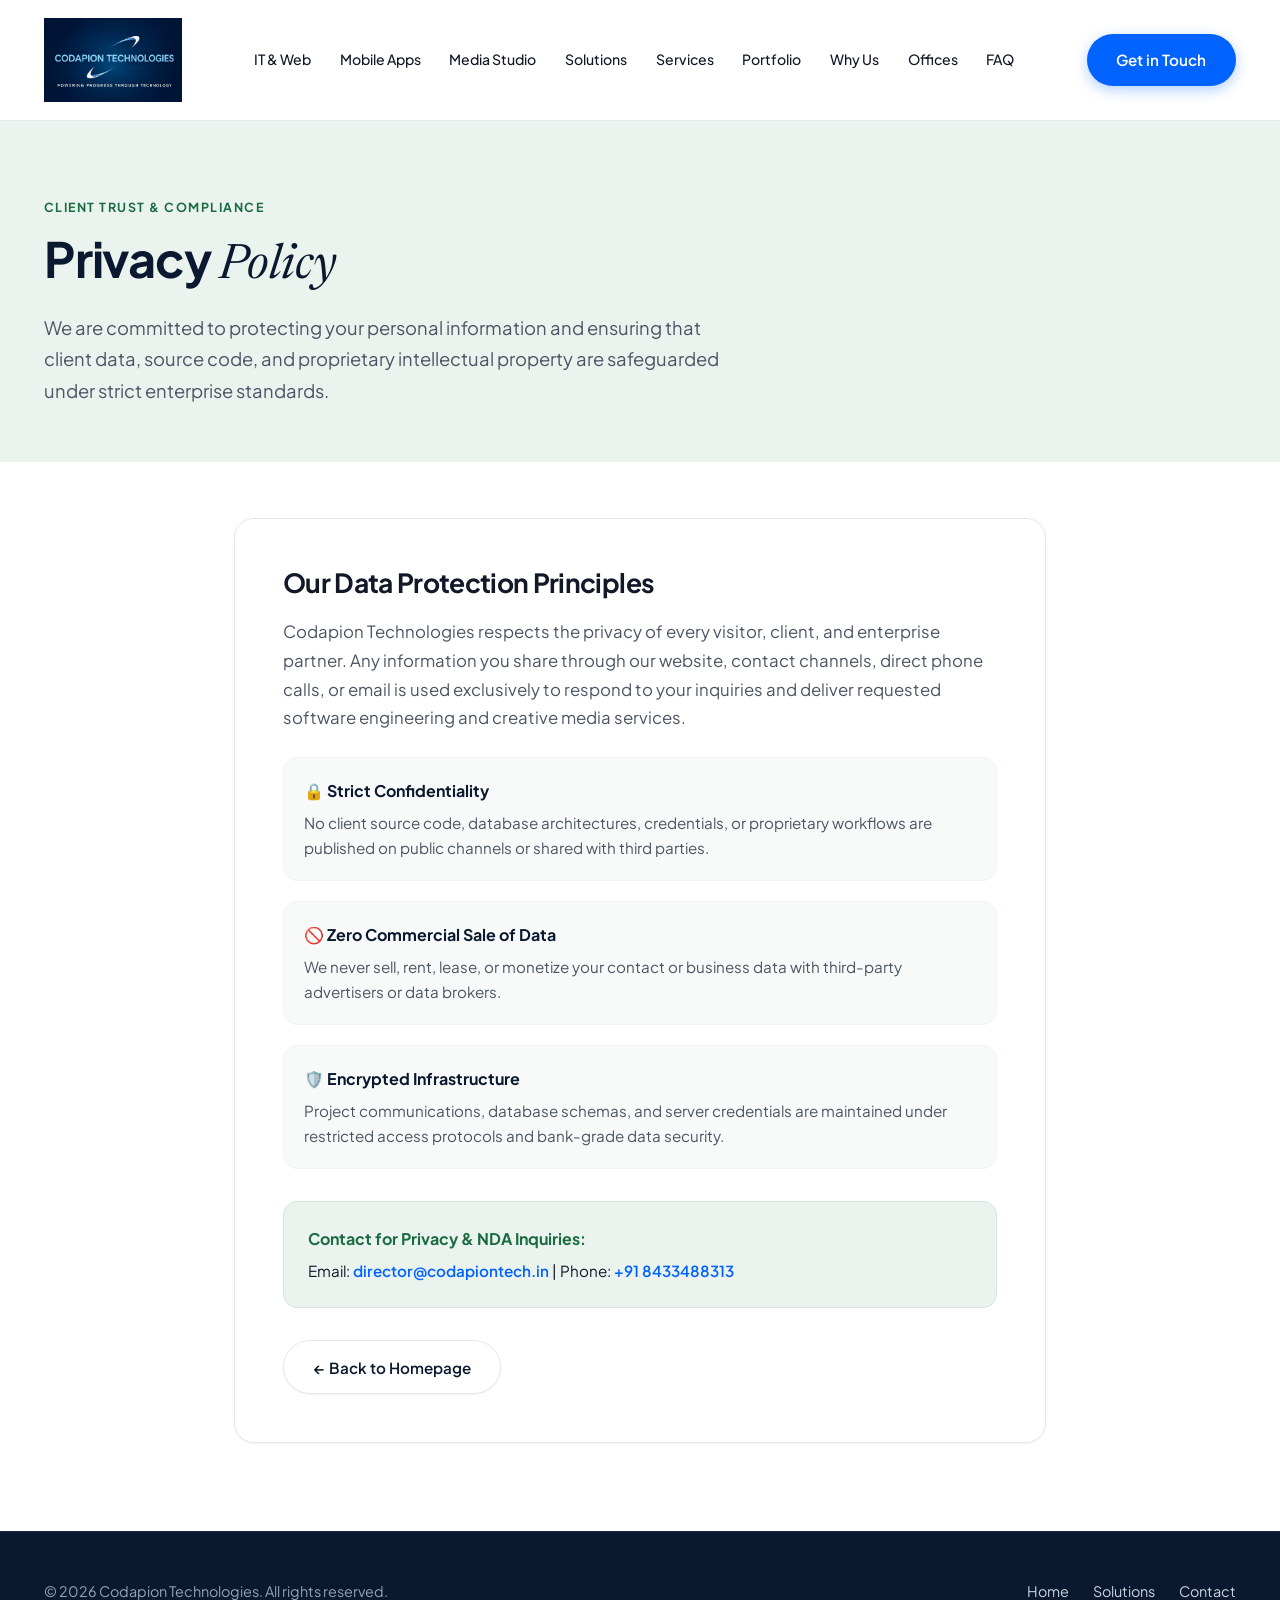
==== commit 9d252832: "new design" ====
--- a/privacy-policy.html
+++ b/privacy-policy.html
@@ -20,72 +20,103 @@
         content="Privacy Policy and client confidentiality standards at Codapion Technologies." />
     <meta property="og:image" content="https://www.codapiontech.in/logo.png" />
 
+    <!-- Google Fonts: Plus Jakarta Sans & Newsreader -->
     <link rel="preconnect" href="https://fonts.googleapis.com" />
     <link rel="preconnect" href="https://fonts.gstatic.com" crossorigin />
-    <link href="https://fonts.googleapis.com/css2?family=Inter:wght@400;500;600;700;800&display=swap"
-        rel="stylesheet" />
+    <link href="https://fonts.googleapis.com/css2?family=Newsreader:ital,opsz,wght@1,6..72,300;1,6..72,400;1,6..72,500;1,6..72,600&family=Plus+Jakarta+Sans:wght@300;400;500;600;700;800&display=swap" rel="stylesheet" />
+
     <link rel="icon" type="image/png" href="favicon.png" />
     <link rel="stylesheet" href="styles.css" />
 </head>
 
 <body>
-    <header class="hero policy-hero">
-        <nav class="nav">
-            <a href="https://www.codapiontech.in/" class="brand" title="Codapion Technologies - Home">
-                <img src="logo.png" alt="Codapion Technologies logo" class="brand-logo" width="270" height="62" />
+    <!-- Site Header -->
+    <header class="site-header">
+        <div class="container header-inner">
+            <a href="index.html" class="brand-logo-link" title="Codapion Technologies - Home">
+                <img src="logo.png" alt="Codapion Technologies" class="site-logo" width="220" height="56" />
             </a>
-            <div class="nav-links">
-                <a href="index.html#services">IT & Web Services</a>
-                <a href="index.html#media">Media Production</a>
-                <a href="index.html#hubs">Locations</a>
-                <a href="index.html#projects">Projects</a>
-                <a href="index.html#industries">Industries</a>
-                <a href="index.html#about">About</a>
-                <a href="index.html#faq">FAQ</a>
-                <a href="index.html#contact">Contact</a>
-                <a href="privacy-policy.html">Privacy Policy</a>
+
+            <nav class="nav-menu" aria-label="Main Navigation">
+                <a href="index.html#it-web" class="nav-link">IT & Web</a>
+                <a href="index.html#mobile-apps" class="nav-link">Mobile Apps</a>
+                <a href="index.html#media" class="nav-link">Media Studio</a>
+                <a href="index.html#solutions" class="nav-link">Solutions</a>
+                <a href="index.html#services" class="nav-link">Services</a>
+                <a href="index.html#portfolio" class="nav-link">Portfolio</a>
+                <a href="index.html#why-us" class="nav-link">Why Us</a>
+                <a href="index.html#offices" class="nav-link">Offices</a>
+                <a href="index.html#faq" class="nav-link">FAQ</a>
+            </nav>
+
+            <div class="header-actions">
+                <a href="index.html#contact" class="btn btn-primary">Get in Touch</a>
             </div>
-        </nav>
-
-        <div class="container policy-content">
-            <p class="eyebrow">Client Trust & Compliance</p>
-            <h1>Privacy Policy</h1>
-            <p class="lead">
-                We are committed to protecting your personal information and ensuring that no client data or proprietary intellectual property is published, shared, or displayed publicly without clear authorization.
-            </p>
         </div>
     </header>
 
-    <main class="container">
-        <section class="section" style="padding-top: 1rem;">
-            <div class="policy-card">
-                <h2>Our Data Protection Principles</h2>
-                <p>
-                    Codapion Technologies respects the privacy of every visitor, prospective customer, and enterprise partner. Any information you share through our website, contact forms, direct calls, or email is used strictly to respond to your inquiry and deliver requested software engineering, IT, and creative media services.
+    <main>
+        <section class="section" style="background-color: var(--color-sprout-bg); padding: 4.5rem 0 3.5rem;">
+            <div class="container">
+                <span class="eyebrow sprout">CLIENT TRUST & COMPLIANCE</span>
+                <h1 style="font-size: clamp(2.2rem, 3.8vw, 3.2rem); margin-bottom: 1rem; color: var(--color-midnight);">
+                    Privacy <span class="italic-accent">Policy</span>
+                </h1>
+                <p class="lead-text">
+                    We are committed to protecting your personal information and ensuring that client data, source code, and proprietary intellectual property are safeguarded under strict enterprise standards.
                 </p>
-                <ul class="policy-list">
-                    <li><strong>Strict Confidentiality:</strong> No client code, project assets, business workflows, or contact details are published on public channels or shared with third parties.</li>
-                    <li><strong>Zero Marketing Sale:</strong> We do not sell, rent, lease, or monetize your personal or corporate data with third-party advertisers.</li>
-                    <li><strong>Encrypted Communications:</strong> Project communications, server access credentials, and database schemas are handled through secure, restricted access protocols.</li>
-                    <li><strong>Inquiries & Support:</strong> If you have any inquiries regarding data protection, NDA execution, or security compliance, please contact our data team directly.</li>
-                </ul>
-                <p style="margin-top: 1.5rem;">
-                    When you contact Codapion Technologies, we may collect your name, business email, phone number, and project requirements solely to provide you with an accurate scope of work, technical consultation, and proposal.
-                </p>
-                <div style="margin-top: 2rem; padding: 1.25rem; background: #f8fafc; border-radius: 14px; border: 1px solid var(--border);">
-                    <strong>Contact for Privacy Queries:</strong><br />
-                    Email: <a href="mailto:director@codapiontech.in" style="color: var(--accent);">director@codapiontech.in</a> | Phone: <a href="tel:+918433488313" style="color: var(--accent);">+91 8433488313</a>
+            </div>
+        </section>
+
+        <section class="section" style="padding-top: 3.5rem;">
+            <div class="container" style="max-width: 860px;">
+                <div style="background-color: #ffffff; border-radius: var(--radius-lg); border: 1px solid var(--color-border); padding: 3rem; box-shadow: var(--shadow-sm);">
+                    <h2 style="font-size: 1.65rem; margin-bottom: 1.25rem;">Our Data Protection Principles</h2>
+                    <p style="font-size: 1.05rem; color: var(--color-text-muted); line-height: 1.7; margin-bottom: 1.5rem;">
+                        Codapion Technologies respects the privacy of every visitor, client, and enterprise partner. Any information you share through our website, contact channels, direct phone calls, or email is used exclusively to respond to your inquiries and deliver requested software engineering and creative media services.
+                    </p>
+
+                    <div style="display: flex; flex-direction: column; gap: 1.25rem; margin-bottom: 2rem;">
+                        <div style="padding: 1.25rem; background-color: var(--color-bg-subtle); border-radius: var(--radius-md); border: 1px solid var(--color-border-light);">
+                            <strong style="color: var(--color-midnight); display: block; margin-bottom: 0.35rem;">🔒 Strict Confidentiality</strong>
+                            <p style="font-size: 0.95rem; color: var(--color-text-muted); margin: 0;">No client source code, database architectures, credentials, or proprietary workflows are published on public channels or shared with third parties.</p>
+                        </div>
+                        <div style="padding: 1.25rem; background-color: var(--color-bg-subtle); border-radius: var(--radius-md); border: 1px solid var(--color-border-light);">
+                            <strong style="color: var(--color-midnight); display: block; margin-bottom: 0.35rem;">🚫 Zero Commercial Sale of Data</strong>
+                            <p style="font-size: 0.95rem; color: var(--color-text-muted); margin: 0;">We never sell, rent, lease, or monetize your contact or business data with third-party advertisers or data brokers.</p>
+                        </div>
+                        <div style="padding: 1.25rem; background-color: var(--color-bg-subtle); border-radius: var(--radius-md); border: 1px solid var(--color-border-light);">
+                            <strong style="color: var(--color-midnight); display: block; margin-bottom: 0.35rem;">🛡️ Encrypted Infrastructure</strong>
+                            <p style="font-size: 0.95rem; color: var(--color-text-muted); margin: 0;">Project communications, database schemas, and server credentials are maintained under restricted access protocols and bank-grade data security.</p>
+                        </div>
+                    </div>
+
+                    <div style="padding: 1.5rem; background-color: var(--color-sprout-bg); border-radius: var(--radius-md); border: 1px solid var(--color-sprout-border);">
+                        <strong style="color: #1b6c43; display: block; margin-bottom: 0.35rem;">Contact for Privacy & NDA Inquiries:</strong>
+                        <p style="font-size: 0.95rem; color: var(--color-text-main); margin: 0;">
+                            Email: <a href="mailto:director@codapiontech.in" style="color: var(--color-blue-primary); font-weight: 600;">director@codapiontech.in</a> | Phone: <a href="tel:+918433488313" style="color: var(--color-blue-primary); font-weight: 600;">+91 8433488313</a>
+                        </p>
+                    </div>
+
+                    <div style="margin-top: 2rem;">
+                        <a href="index.html" class="btn btn-secondary">← Back to Homepage</a>
+                    </div>
                 </div>
             </div>
         </section>
     </main>
 
-    <footer class="site-footer">
-        <div class="container">
-            <p style="margin-bottom: 0.5rem;"><a href="index.html" style="color: var(--accent);">← Back to Homepage</a></p>
-            <p>© 2026 Codapion Technologies. All rights reserved.</p>
+    <!-- Footer -->
+    <footer class="site-footer" style="padding: 3rem 0;">
+        <div class="container" style="display: flex; justify-content: space-between; align-items: center; flex-wrap: wrap; gap: 1rem;">
+            <p style="font-size: 0.9rem; color: #94a3b8;">© 2026 Codapion Technologies. All rights reserved.</p>
+            <div style="display: flex; gap: 1.5rem; font-size: 0.9rem;">
+                <a href="index.html" style="color: #cbd5e1;">Home</a>
+                <a href="index.html#solutions" style="color: #cbd5e1;">Solutions</a>
+                <a href="index.html#contact" style="color: #cbd5e1;">Contact</a>
+            </div>
         </div>
     </footer>
 </body>
 
-</html>+</html>
--- a/styles.css
+++ b/styles.css
@@ -1,1696 +1,1837 @@
+/* ==========================================================================
+   Codapion Technologies — Modern Corporate Stylesheet
+   Designed in the Acrisure Corporate Aesthetic
+   ========================================================================== */
+
+@import url('https://fonts.googleapis.com/css2?family=Newsreader:ital,opsz,wght@1,6..72,300;1,6..72,400;1,6..72,500;1,6..72,600&family=Plus+Jakarta+Sans:wght@300;400;500;600;700;800&display=swap');
+
 :root {
-    --bg: #f8fafc;
-    --surface: #ffffff;
-    --surface-2: #f1f5f9;
-    --surface-hover: #f8fafc;
-    --text: #0f172a;
-    --text-heading: #0f172a;
-    --muted: #475569;
-    --muted-light: #64748b;
-    --accent: #2563eb;
-    --accent-hover: #1d4ed8;
-    --accent-2: #0284c7;
-    --accent-teal: #0d9488;
-    --accent-rose: #e11d48;
-    --border: #e2e8f0;
-    --border-subtle: rgba(226, 232, 240, 0.8);
-    --border-highlight: rgba(37, 99, 235, 0.3);
-    --shadow-sm: 0 1px 3px 0 rgba(15, 23, 42, 0.06), 0 1px 2px -1px rgba(15, 23, 42, 0.06);
-    --shadow-md: 0 4px 6px -1px rgba(15, 23, 42, 0.06), 0 2px 4px -2px rgba(15, 23, 42, 0.06);
-    --shadow-lg: 0 10px 15px -3px rgba(15, 23, 42, 0.07), 0 4px 6px -4px rgba(15, 23, 42, 0.05);
-    --shadow-xl: 0 20px 25px -5px rgba(15, 23, 42, 0.08), 0 8px 10px -6px rgba(15, 23, 42, 0.04);
-}
-
-* {
+    /* Brand Typography */
+    --font-sans: 'Plus Jakarta Sans', system-ui, -apple-system, BlinkMacSystemFont, 'Segoe UI', Roboto, sans-serif;
+    --font-serif-italic: 'Newsreader', Georgia, 'Times New Roman', serif;
+
+    /* Acrisure-Inspired Color Palette */
+    --color-midnight: #0a192f;
+    --color-midnight-light: #13243d;
+    --color-midnight-dark: #060e1b;
+    --color-blue-primary: #0062ff;
+    --color-blue-hover: #0050d4;
+    --color-blue-subtle: rgba(0, 98, 255, 0.08);
+    --color-blue-border: rgba(0, 98, 255, 0.22);
+
+    /* Pastel Accent Backgrounds (Acrisure Tones) */
+    --color-sprout-bg: #ebf3ee;
+    --color-sprout-card: #f3f8f5;
+    --color-sprout-border: #d4e5d9;
+    --color-lilac-bg: #f3f0fa;
+    --color-lilac-border: #e1d9f3;
+    --color-lime-bg: #f2f8ea;
+    --color-lime-border: #dceec6;
+    --color-persimmon-bg: #fff2ed;
+    --color-persimmon-border: #fcdbd0;
+    --color-sky-bg: #edf5fe;
+    --color-sky-border: #d5e6fb;
+
+    /* Neutrals */
+    --color-bg: #ffffff;
+    --color-bg-subtle: #f8faf9;
+    --color-surface: #ffffff;
+    --color-text-main: #111827;
+    --color-text-body: #374151;
+    --color-text-muted: #4b5563;
+    --color-text-light: #6b7280;
+    --color-border: #e5e7eb;
+    --color-border-light: #f1f3f5;
+
+    /* Shadows & Radii */
+    --radius-sm: 8px;
+    --radius-md: 14px;
+    --radius-lg: 20px;
+    --radius-xl: 28px;
+    --radius-pill: 9999px;
+
+    --shadow-sm: 0 1px 2px 0 rgba(10, 25, 47, 0.05);
+    --shadow-md: 0 4px 16px -2px rgba(10, 25, 47, 0.08);
+    --shadow-lg: 0 12px 32px -4px rgba(10, 25, 47, 0.1);
+    --shadow-hover: 0 20px 40px -8px rgba(10, 25, 47, 0.14);
+
+    --transition-fast: 0.2s cubic-bezier(0.4, 0, 0.2, 1);
+    --transition-base: 0.3s cubic-bezier(0.4, 0, 0.2, 1);
+    --transition-smooth: 0.4s cubic-bezier(0.16, 1, 0.3, 1);
+}
+
+/* --------------------------------------------------------------------------
+   Reset & Base Styles
+   -------------------------------------------------------------------------- */
+*,
+*::before,
+*::after {
     box-sizing: border-box;
+    margin: 0;
+    padding: 0;
+}
+
+html {
+    scroll-behavior: smooth;
+    font-size: 16px;
+    -webkit-text-size-adjust: 100%;
 }
 
 body {
-    margin: 0;
-    font-family: 'Inter', system-ui, -apple-system, BlinkMacSystemFont, 'Segoe UI', Roboto, sans-serif;
-    color: var(--text);
-    background-color: var(--bg);
-    background-image:
-        radial-gradient(at 15% 15%, rgba(37, 99, 235, 0.05) 0px, transparent 50%),
-        radial-gradient(at 85% 10%, rgba(13, 148, 136, 0.05) 0px, transparent 50%),
-        radial-gradient(at 50% 80%, rgba(225, 29, 72, 0.03) 0px, transparent 50%);
-    background-attachment: fixed;
+    font-family: var(--font-sans);
+    color: var(--color-text-body);
+    background-color: var(--color-bg);
     line-height: 1.65;
     -webkit-font-smoothing: antialiased;
+    -moz-osx-font-smoothing: grayscale;
+    overflow-x: hidden;
 }
 
 img {
     max-width: 100%;
+    height: auto;
     display: block;
 }
 
+a {
+    color: inherit;
+    text-decoration: none;
+    transition: color var(--transition-fast);
+}
+
+button {
+    font-family: inherit;
+    cursor: pointer;
+    border: none;
+    background: none;
+}
+
+/* --------------------------------------------------------------------------
+   Typography
+   -------------------------------------------------------------------------- */
+h1,
+h2,
+h3,
+h4,
+h5,
+h6 {
+    color: var(--color-text-main);
+    font-weight: 700;
+    line-height: 1.2;
+    letter-spacing: -0.025em;
+}
+
+/* Acrisure Signature Editorial Italic Serif Emphasis */
+.italic-accent,
+h1 em,
+h2 em,
+h3 em,
+h4 em,
+.serif-italic {
+    font-family: var(--font-serif-italic);
+    font-style: italic;
+    font-weight: 400;
+    letter-spacing: normal;
+    color: inherit;
+}
+
+.eyebrow {
+    font-size: 0.78rem;
+    font-weight: 700;
+    letter-spacing: 0.12em;
+    text-transform: uppercase;
+    color: var(--color-blue-primary);
+    margin-bottom: 0.75rem;
+    display: inline-block;
+}
+
+.eyebrow.sprout {
+    color: #1b6c43;
+}
+
+.eyebrow.dark {
+    color: #93c5fd;
+}
+
+.lead-text {
+    font-size: 1.15rem;
+    line-height: 1.7;
+    color: var(--color-text-muted);
+    max-width: 680px;
+}
+
+/* --------------------------------------------------------------------------
+   Layout Containers
+   -------------------------------------------------------------------------- */
 .container {
-    width: min(1200px, calc(100% - 5rem));
+    width: 100%;
+    max-width: 1240px;
     margin: 0 auto;
-    padding: 0 1.25rem;
-}
-
-.hero {
-    min-height: auto;
+    padding: 0 1.5rem;
+}
+
+.container-wide {
+    width: 100%;
+    max-width: 1360px;
+    margin: 0 auto;
+    padding: 0 1.5rem;
+}
+
+.section {
+    padding: 5.5rem 0;
     position: relative;
-    background: linear-gradient(180deg, rgba(255, 255, 255, 0.9) 0%, rgba(241, 245, 249, 0.75) 100%);
-    border-bottom: 1px solid var(--border);
+}
+
+.section-tight {
+    padding: 3.5rem 0;
+}
+
+.section-header {
+    margin-bottom: 3.25rem;
+}
+
+.section-header.center {
+    text-align: center;
+}
+
+.section-header.center .lead-text {
+    margin-left: auto;
+    margin-right: auto;
+}
+
+.section-title {
+    font-size: clamp(2rem, 3.5vw, 2.75rem);
+    margin-bottom: 1rem;
+    max-width: 800px;
+}
+
+/* --------------------------------------------------------------------------
+   Buttons & CTAs (Acrisure Pill & Notch Styling)
+   -------------------------------------------------------------------------- */
+.btn {
+    display: inline-flex;
+    align-items: center;
+    justify-content: center;
+    gap: 0.6rem;
+    padding: 0.85rem 1.85rem;
+    font-size: 0.95rem;
+    font-weight: 600;
+    border-radius: var(--radius-pill);
+    transition: all var(--transition-base);
+    white-space: nowrap;
+    cursor: pointer;
+    text-decoration: none;
+}
+
+.btn-primary {
+    background-color: var(--color-blue-primary);
+    color: #ffffff;
+    box-shadow: 0 4px 14px rgba(0, 98, 255, 0.3);
+}
+
+.btn-primary:hover {
+    background-color: var(--color-blue-hover);
+    transform: translateY(-1px);
+    box-shadow: 0 6px 20px rgba(0, 98, 255, 0.4);
+    color: #ffffff;
+}
+
+.btn-secondary {
+    background-color: #ffffff;
+    color: var(--color-midnight);
+    border: 1px solid var(--color-border);
+    box-shadow: var(--shadow-sm);
+}
+
+.btn-secondary:hover {
+    border-color: var(--color-midnight);
+    background-color: #ffffff;
+    transform: translateY(-1px);
+    box-shadow: var(--shadow-md);
+}
+
+.btn-outline-white {
+    background-color: transparent;
+    color: #ffffff;
+    border: 1.5px solid rgba(255, 255, 255, 0.4);
+}
+
+.btn-outline-white:hover {
+    border-color: #ffffff;
+    background-color: rgba(255, 255, 255, 0.1);
+    color: #ffffff;
+}
+
+.btn-white {
+    background-color: #ffffff;
+    color: var(--color-midnight);
+    box-shadow: var(--shadow-md);
+}
+
+.btn-white:hover {
+    background-color: #f8fafc;
+    transform: translateY(-1px);
+    color: var(--color-blue-primary);
+}
+
+.btn-whatsapp {
+    background-color: #25d366;
+    color: #ffffff;
+    box-shadow: 0 4px 14px rgba(37, 211, 102, 0.3);
+}
+
+.btn-whatsapp:hover {
+    background-color: #20bd5a;
+    transform: translateY(-1px);
+    box-shadow: 0 6px 18px rgba(37, 211, 102, 0.4);
+    color: #ffffff;
+}
+
+.btn-group {
+    display: flex;
+    align-items: center;
+    gap: 1rem;
+    flex-wrap: wrap;
+}
+
+.card-link-arrow {
+    display: inline-flex;
+    align-items: center;
+    gap: 0.4rem;
+    font-size: 0.85rem;
+    font-weight: 700;
+    text-transform: uppercase;
+    letter-spacing: 0.06em;
+    color: var(--color-blue-primary);
+    margin-top: auto;
+    transition: gap var(--transition-fast);
+}
+
+.card-link-arrow:hover {
+    gap: 0.7rem;
+}
+
+/* --------------------------------------------------------------------------
+   Acrisure Header & Navigation
+   -------------------------------------------------------------------------- */
+.site-header {
+    position: sticky;
+    top: 0;
+    z-index: 1000;
+    background-color: rgba(255, 255, 255, 0.95);
+    backdrop-filter: blur(12px);
+    -webkit-backdrop-filter: blur(12px);
+    border-bottom: 1px solid var(--color-border);
+    transition: all var(--transition-base);
+}
+
+.header-inner {
+    display: flex;
+    align-items: center;
+    justify-content: space-between;
+    height: 120px;
+}
+
+.brand-logo-link {
+    display: flex;
+    align-items: center;
+    gap: 0.75rem;
+}
+
+.site-logo {
+    height: 85px;
+    width: auto;
+    object-fit: contain;
+}
+
+.nav-menu {
+    display: flex;
+    align-items: center;
+    gap: 0.35rem;
+    list-style: none;
+}
+
+.nav-link {
+    display: inline-flex;
+    align-items: center;
+    padding: 0.48rem 0.72rem;
+    font-size: 0.88rem;
+    font-weight: 500;
+    color: var(--color-text-main);
+    border-radius: var(--radius-pill);
+    transition: all var(--transition-fast);
+    white-space: nowrap;
+}
+
+.nav-link:hover {
+    background-color: var(--color-sprout-bg);
+    color: var(--color-blue-primary);
+}
+
+.nav-link.active {
+    font-weight: 600;
+    color: var(--color-blue-primary);
+}
+
+.nav-pill-badge {
+    background-color: var(--color-sprout-bg);
+    border: 1px solid var(--color-sprout-border);
+    padding: 0.2rem 0.55rem;
+    font-size: 0.72rem;
+    font-weight: 700;
+    border-radius: var(--radius-pill);
+    margin-left: 0.4rem;
+    color: #1e7046;
+}
+
+.header-actions {
+    display: flex;
+    align-items: center;
+    gap: 0.85rem;
+}
+
+/* Mobile Toggle */
+.mobile-nav-toggle {
+    display: none;
+    flex-direction: column;
+    justify-content: center;
+    align-items: center;
+    width: 44px;
+    height: 44px;
+    border-radius: var(--radius-sm);
+    background: transparent;
+    gap: 5px;
+}
+
+.mobile-nav-toggle span {
+    display: block;
+    width: 22px;
+    height: 2px;
+    background-color: var(--color-text-main);
+    border-radius: 2px;
+    transition: all var(--transition-base);
+}
+
+.mobile-nav-toggle.open span:nth-child(1) {
+    transform: translateY(7px) rotate(45deg);
+}
+
+.mobile-nav-toggle.open span:nth-child(2) {
+    opacity: 0;
+}
+
+.mobile-nav-toggle.open span:nth-child(3) {
+    transform: translateY(-7px) rotate(-45deg);
+}
+
+/* Mobile Drawer */
+.mobile-menu-drawer {
+    display: none;
+    position: fixed;
+    top: 76px;
+    left: 0;
+    right: 0;
+    bottom: 0;
+    background-color: #ffffff;
+    padding: 1.5rem;
+    overflow-y: auto;
+    z-index: 999;
+    border-top: 1px solid var(--color-border);
+}
+
+.mobile-menu-drawer.open {
+    display: block;
+}
+
+.mobile-nav-list {
+    list-style: none;
+    display: flex;
+    flex-direction: column;
+    gap: 0.75rem;
+    margin-bottom: 2rem;
+}
+
+.mobile-nav-list a {
+    display: block;
+    font-size: 1.15rem;
+    font-weight: 600;
+    color: var(--color-text-main);
+    padding: 0.75rem 0.5rem;
+    border-bottom: 1px solid var(--color-border-light);
+}
+
+/* --------------------------------------------------------------------------
+   Acrisure Signature Hero Section
+   -------------------------------------------------------------------------- */
+.acrisure-hero {
+    background-color: var(--color-sprout-bg);
+    padding: 4.5rem 0 5.5rem;
+    position: relative;
     overflow: hidden;
-    padding: 0 1rem;
-}
-
-.hero-slider-wrapper {
+}
+
+.acrisure-hero::before {
+    content: '';
+    position: absolute;
+    top: -10%;
+    right: -5%;
+    width: 600px;
+    height: 600px;
+    background: radial-gradient(circle, rgba(217, 235, 222, 0.8) 0%, rgba(235, 243, 238, 0) 70%);
+    border-radius: 50%;
+    pointer-events: none;
+}
+
+/* Acrisure Angled Notched Frame */
+.corner-notch-frame {
+    background-color: #ffffff;
+    border-radius: var(--radius-xl);
+    padding: 3.5rem;
+    box-shadow: 0 20px 45px -10px rgba(10, 25, 47, 0.08);
     position: relative;
+    border: 1px solid rgba(212, 229, 217, 0.6);
+    display: grid;
+    grid-template-columns: 1.15fr 0.85fr;
+    gap: 3.5rem;
+    align-items: center;
+}
+
+@media (min-width: 992px) {
+    .corner-notch-frame {
+        clip-path: polygon(0 0,
+                calc(100% - 40px) 0,
+                100% 40px,
+                100% 100%,
+                0 100%);
+    }
+}
+
+.hero-content {
+    display: flex;
+    flex-direction: column;
+    align-items: flex-start;
+}
+
+.hero-headline {
+    font-size: clamp(2.35rem, 4.2vw, 3.4rem);
+    line-height: 1.12;
+    margin-bottom: 1.35rem;
+    color: var(--color-midnight);
+    letter-spacing: -0.03em;
+}
+
+.hero-headline em {
+    color: var(--color-blue-primary);
+}
+
+.hero-desc {
+    font-size: 1.15rem;
+    line-height: 1.7;
+    color: var(--color-text-muted);
+    margin-bottom: 2.25rem;
+    max-width: 580px;
+}
+
+.hero-visual-card {
+    position: relative;
+    display: flex;
+    flex-direction: column;
+    align-items: center;
+}
+
+.hero-image-wrap {
     width: 100%;
-    padding: 0 1.5rem;
-}
-
-.hero-slider {
+    border-radius: var(--radius-lg);
+    overflow: hidden;
+    box-shadow: var(--shadow-lg);
+    background-color: #ffffff;
+    border: 1px solid var(--color-border);
+    transition: transform var(--transition-smooth);
+}
+
+.hero-image-wrap:hover {
+    transform: translateY(-4px);
+}
+
+.hero-image-wrap img {
+    width: 100%;
+    height: auto;
+    object-fit: cover;
+}
+
+/* Acrisure-Style Floating Pill Badges */
+.floating-pills {
+    display: flex;
+    flex-wrap: wrap;
+    gap: 0.65rem;
+    margin-top: 1.5rem;
+    justify-content: center;
+}
+
+.floating-pill {
+    display: inline-flex;
+    align-items: center;
+    gap: 0.5rem;
+    padding: 0.5rem 1.1rem;
+    background-color: #ffffff;
+    border-radius: var(--radius-pill);
+    font-size: 0.85rem;
+    font-weight: 600;
+    color: var(--color-midnight);
+    box-shadow: var(--shadow-sm);
+    border: 1px solid var(--color-border);
+}
+
+.floating-pill.sprout {
+    background-color: var(--color-sprout-bg);
+    border-color: var(--color-sprout-border);
+    color: #1b6c43;
+}
+
+.floating-pill.lilac {
+    background-color: var(--color-lilac-bg);
+    border-color: var(--color-lilac-border);
+    color: #5b21b6;
+}
+
+.floating-pill.blue {
+    background-color: var(--color-blue-subtle);
+    border-color: var(--color-blue-border);
+    color: var(--color-blue-primary);
+}
+
+/* --------------------------------------------------------------------------
+   Acrisure Feature Split (Hero6 Style)
+   -------------------------------------------------------------------------- */
+.feature-split-section {
+    background-color: #ffffff;
+    border-bottom: 1px solid var(--color-border-light);
+}
+
+.feature-split-grid {
+    display: grid;
+    grid-template-columns: 0.9fr 1.1fr;
+    gap: 4.5rem;
+    align-items: center;
+}
+
+.feature-split-visual {
     position: relative;
+    display: flex;
+    justify-content: center;
+}
+
+.feature-circular-frame {
+    position: relative;
+    width: 380px;
+    height: 380px;
+    border-radius: 50%;
+    background: linear-gradient(135deg, var(--color-sprout-bg) 0%, var(--color-sky-bg) 100%);
+    display: flex;
+    align-items: center;
+    justify-content: center;
+    padding: 20px;
+}
+
+.feature-circular-frame img {
+    width: 90%;
+    height: 90%;
+    object-fit: cover;
+    border-radius: 50%;
+    box-shadow: var(--shadow-md);
+}
+
+.circle-tag {
+    position: absolute;
+    padding: 0.55rem 1.25rem;
+    background-color: #ffffff;
+    border-radius: var(--radius-pill);
+    font-size: 0.85rem;
+    font-weight: 700;
+    color: var(--color-midnight);
+    box-shadow: var(--shadow-md);
+    white-space: nowrap;
+    border: 1px solid var(--color-border);
+    animation: floatTag 4s ease-in-out infinite alternate;
+}
+
+.circle-tag.tag-top {
+    top: 5%;
+    left: -10%;
+    background-color: var(--color-lilac-bg);
+    border-color: var(--color-lilac-border);
+    color: #6d28d9;
+}
+
+.circle-tag.tag-mid {
+    top: 50%;
+    right: -15%;
+    background-color: var(--color-sprout-bg);
+    border-color: var(--color-sprout-border);
+    color: #1e7046;
+    animation-delay: -1.5s;
+}
+
+.circle-tag.tag-bot {
+    bottom: 5%;
+    left: -5%;
+    background-color: var(--color-persimmon-bg);
+    border-color: var(--color-persimmon-border);
+    color: #c2410c;
+    animation-delay: -3s;
+}
+
+@keyframes floatTag {
+    0% {
+        transform: translateY(0);
+    }
+
+    100% {
+        transform: translateY(-8px);
+    }
+}
+
+.feature-split-content h2 {
+    font-size: clamp(2rem, 3.2vw, 2.85rem);
+    line-height: 1.18;
+    margin-bottom: 1.5rem;
+}
+
+.feature-split-content p {
+    font-size: 1.05rem;
+    line-height: 1.75;
+    color: var(--color-text-muted);
+    margin-bottom: 1.25rem;
+}
+
+/* --------------------------------------------------------------------------
+   Acrisure Bento Box Grid ("Business Solutions")
+   -------------------------------------------------------------------------- */
+.bento-section {
+    background-color: var(--color-bg-subtle);
+}
+
+.bento-grid {
+    display: grid;
+    grid-template-columns: repeat(12, 1fr);
+    gap: 1.75rem;
+}
+
+.bento-card {
+    background-color: #ffffff;
+    border-radius: var(--radius-lg);
+    border: 1px solid var(--color-border);
+    padding: 2.25rem;
+    display: flex;
+    flex-direction: column;
+    justify-content: space-between;
+    transition: all var(--transition-base);
+    position: relative;
+    overflow: hidden;
+}
+
+.bento-card:hover {
+    transform: translateY(-4px);
+    box-shadow: var(--shadow-lg);
+    border-color: rgba(0, 98, 255, 0.3);
+}
+
+.bento-card.col-8 {
+    grid-column: span 8;
+}
+
+.bento-card.col-4 {
+    grid-column: span 4;
+}
+
+.bento-card.col-6 {
+    grid-column: span 6;
+}
+
+.bento-card.theme-blue {
+    background-color: #ffffff;
+    border-top: 4px solid var(--color-blue-primary);
+}
+
+.bento-card.theme-sprout {
+    background-color: #ffffff;
+    border-top: 4px solid #10b981;
+}
+
+.bento-card.theme-lilac {
+    background-color: #ffffff;
+    border-top: 4px solid #8b5cf6;
+}
+
+.bento-card.theme-persimmon {
+    background-color: #ffffff;
+    border-top: 4px solid #f97316;
+}
+
+.bento-card-header {
+    display: flex;
+    align-items: flex-start;
+    justify-content: space-between;
+    gap: 1rem;
+    margin-bottom: 1.25rem;
+}
+
+.bento-icon-box {
+    width: 48px;
+    height: 48px;
+    border-radius: var(--radius-md);
+    display: flex;
+    align-items: center;
+    justify-content: center;
+    font-size: 1.4rem;
+    flex-shrink: 0;
+}
+
+.bento-icon-box.blue {
+    background-color: var(--color-blue-subtle);
+    color: var(--color-blue-primary);
+}
+
+.bento-icon-box.sprout {
+    background-color: var(--color-sprout-bg);
+    color: #166534;
+}
+
+.bento-icon-box.lilac {
+    background-color: var(--color-lilac-bg);
+    color: #6b21a8;
+}
+
+.bento-icon-box.persimmon {
+    background-color: var(--color-persimmon-bg);
+    color: #c2410c;
+}
+
+.bento-card-title {
+    font-size: 1.35rem;
+    font-weight: 700;
+    margin-bottom: 0.65rem;
+    color: var(--color-text-main);
+}
+
+.bento-card-desc {
+    font-size: 0.96rem;
+    color: var(--color-text-muted);
+    line-height: 1.6;
+    margin-bottom: 1.5rem;
+}
+
+.bento-tags {
+    display: flex;
+    flex-wrap: wrap;
+    gap: 0.45rem;
+    margin-bottom: 1.5rem;
+}
+
+.bento-tag {
+    font-size: 0.76rem;
+    font-weight: 600;
+    padding: 0.3rem 0.7rem;
+    border-radius: var(--radius-pill);
+    background-color: var(--color-bg-subtle);
+    color: var(--color-text-muted);
+    border: 1px solid var(--color-border-light);
+}
+
+.bento-visual-preview {
+    margin-top: 1rem;
+    border-radius: var(--radius-md);
+    overflow: hidden;
+    border: 1px solid var(--color-border);
+}
+
+.bento-visual-preview img {
     width: 100%;
-    height: 554px;
+    height: 190px;
+    object-fit: cover;
+    transition: transform var(--transition-base);
+}
+
+.bento-card:hover .bento-visual-preview img {
+    transform: scale(1.03);
+}
+
+/* --------------------------------------------------------------------------
+   Acrisure Interactive Solutions Carousel / Grid
+   -------------------------------------------------------------------------- */
+.services-section {
+    background-color: #ffffff;
+}
+
+.services-carousel-grid {
+    display: grid;
+    grid-template-columns: repeat(3, 1fr);
+    gap: 1.75rem;
+}
+
+.service-card {
+    border-radius: var(--radius-lg);
+    padding: 2.25rem;
+    display: flex;
+    flex-direction: column;
+    justify-content: space-between;
+    transition: all var(--transition-base);
+    border: 1px solid transparent;
+}
+
+.service-card:hover {
+    transform: translateY(-4px);
+    box-shadow: var(--shadow-lg);
+}
+
+.service-card.card-lime {
+    background-color: var(--color-lime-bg);
+    border-color: var(--color-lime-border);
+}
+
+.service-card.card-blue {
+    background-color: var(--color-sky-bg);
+    border-color: var(--color-sky-border);
+}
+
+.service-card.card-sprout {
+    background-color: var(--color-sprout-bg);
+    border-color: var(--color-sprout-border);
+}
+
+.service-card.card-lilac {
+    background-color: var(--color-lilac-bg);
+    border-color: var(--color-lilac-border);
+}
+
+.service-card.card-persimmon {
+    background-color: var(--color-persimmon-bg);
+    border-color: var(--color-persimmon-border);
+}
+
+.service-card.card-midnight {
+    background-color: var(--color-midnight);
+    color: #ffffff;
+    border-color: rgba(255, 255, 255, 0.1);
+}
+
+.service-card.card-midnight h3,
+.service-card.card-midnight p {
+    color: #f1f5f9;
+}
+
+.service-card.card-midnight .card-link-arrow {
+    color: #60a5fa;
+}
+
+.service-card-top {
+    margin-bottom: 1.5rem;
+}
+
+.service-card-icon {
+    font-size: 2rem;
+    margin-bottom: 1.25rem;
+    display: inline-block;
+}
+
+.service-card h3 {
+    font-size: 1.25rem;
+    margin-bottom: 0.65rem;
+}
+
+.service-card p {
+    font-size: 0.95rem;
+    color: var(--color-text-muted);
+    line-height: 1.6;
+}
+
+/* --------------------------------------------------------------------------
+   Logo Parade / Client Trust Banner
+   -------------------------------------------------------------------------- */
+.logo-parade-section {
+    padding: 3rem 0;
+    background-color: #ffffff;
+    border-top: 1px solid var(--color-border-light);
+    border-bottom: 1px solid var(--color-border-light);
+}
+
+.logo-parade-title {
+    text-align: center;
+    font-size: 0.95rem;
+    font-weight: 600;
+    color: var(--color-text-light);
+    margin-bottom: 2rem;
+    letter-spacing: 0.02em;
+}
+
+.logo-parade-grid {
+    display: flex;
+    align-items: center;
+    justify-content: center;
+    gap: 3.5rem;
+    flex-wrap: wrap;
+}
+
+.logo-parade-item {
+    opacity: 0.65;
+    filter: grayscale(100%);
+    transition: all var(--transition-base);
+    max-height: 42px;
+}
+
+.logo-parade-item:hover {
+    opacity: 1;
+    filter: grayscale(0%);
+    transform: scale(1.05);
+}
+
+.logo-parade-item img {
+    max-height: 40px;
+    width: auto;
+}
+
+/* --------------------------------------------------------------------------
+   Acrisure Numbered Stats Component ("WHY CODAPION")
+   -------------------------------------------------------------------------- */
+.stats-section {
+    background-color: var(--color-sprout-card);
+    border-top: 1px solid var(--color-sprout-border);
+    border-bottom: 1px solid var(--color-sprout-border);
+}
+
+.stats-grid {
+    display: grid;
+    grid-template-columns: repeat(4, 1fr);
+    gap: 2rem;
+    margin-top: 3.5rem;
+}
+
+.stat-box {
+    background-color: #ffffff;
+    border-radius: var(--radius-lg);
+    padding: 2.25rem 2rem;
+    border: 1px solid var(--color-sprout-border);
+    box-shadow: var(--shadow-sm);
+    display: flex;
+    flex-direction: column;
+    justify-content: space-between;
+    transition: all var(--transition-base);
+}
+
+.stat-box:hover {
+    transform: translateY(-4px);
+    box-shadow: var(--shadow-md);
+    border-color: var(--color-blue-primary);
+}
+
+.stat-number {
+    font-size: 2.5rem;
+    font-weight: 800;
+    color: var(--color-blue-primary);
+    line-height: 1;
+    margin-bottom: 1rem;
+    letter-spacing: -0.04em;
+    display: block;
+}
+
+.stat-title {
+    font-size: 1.15rem;
+    font-weight: 700;
+    color: var(--color-midnight);
+    margin-bottom: 0.5rem;
+}
+
+.stat-desc {
+    font-size: 0.92rem;
+    color: var(--color-text-muted);
+    line-height: 1.6;
+}
+
+/* --------------------------------------------------------------------------
+   Featured Insights / Case Studies (Acrisure Split Layout)
+   -------------------------------------------------------------------------- */
+.portfolio-section {
+    background-color: #ffffff;
+}
+
+.portfolio-filter-bar {
+    display: flex;
+    align-items: center;
+    gap: 0.6rem;
+    flex-wrap: wrap;
+    margin-bottom: 2.5rem;
+}
+
+.filter-btn {
+    padding: 0.5rem 1.15rem;
+    font-size: 0.88rem;
+    font-weight: 600;
+    border-radius: var(--radius-pill);
+    background-color: var(--color-bg-subtle);
+    color: var(--color-text-muted);
+    border: 1px solid var(--color-border);
+    transition: all var(--transition-fast);
+    cursor: pointer;
+}
+
+.filter-btn:hover {
+    background-color: var(--color-sprout-bg);
+    color: var(--color-midnight);
+}
+
+.filter-btn.active {
+    background-color: var(--color-midnight);
+    color: #ffffff;
+    border-color: var(--color-midnight);
+}
+
+.insights-split-layout {
+    display: grid;
+    grid-template-columns: 1.15fr 0.85fr;
+    gap: 2.5rem;
+    align-items: start;
+}
+
+.large-featured-card {
+    background-color: #ffffff;
+    border-radius: var(--radius-xl);
+    border: 1px solid var(--color-border);
     overflow: hidden;
-}
-
-.hero-slide {
-    position: absolute;
-    top: 0;
-    left: 0;
+    box-shadow: var(--shadow-sm);
+    transition: all var(--transition-base);
+}
+
+.large-featured-card:hover {
+    transform: translateY(-4px);
+    box-shadow: var(--shadow-lg);
+    border-color: rgba(0, 98, 255, 0.3);
+}
+
+.large-card-image {
+    width: 100%;
+    height: 340px;
+    position: relative;
+    overflow: hidden;
+    background-color: #f1f5f9;
+    cursor: pointer;
+}
+
+.large-card-image img {
     width: 100%;
     height: 100%;
-    opacity: 0;
-    visibility: hidden;
+    object-fit: cover;
+    transition: transform var(--transition-smooth);
+}
+
+.large-featured-card:hover .large-card-image img {
+    transform: scale(1.04);
+}
+
+.image-zoom-indicator {
+    position: absolute;
+    bottom: 16px;
+    right: 16px;
+    background: rgba(10, 25, 47, 0.75);
+    backdrop-filter: blur(8px);
+    color: #ffffff;
+    font-size: 0.75rem;
+    font-weight: 600;
+    padding: 0.35rem 0.75rem;
+    border-radius: var(--radius-pill);
+    display: flex;
+    align-items: center;
+    gap: 0.35rem;
     pointer-events: none;
-    transition: opacity 0.35s ease-in-out, transform 0.35s ease-in-out;
-    transform: translateY(6px);
-    display: grid;
-    grid-template-columns: 1.15fr 0.95fr;
-    gap: 3.5rem;
-    align-items: start;
-    padding: 2.2rem 1.5rem 1rem;
-    box-sizing: border-box;
-}
-
-.hero-slide.active {
-    opacity: 1;
-    visibility: visible;
-    pointer-events: auto;
-    transform: translateY(0);
-    z-index: 2;
-}
-
-.hero-copy {
-    display: flex;
-    flex-direction: column;
-    justify-content: flex-start;
-}
-
-.hero-copy h1 {
-    font-size: 2.2rem;
-    margin-bottom: 0.85rem;
-    line-height: 1.25;
-}
-
-.hero-copy .lead {
-    font-size: 0.98rem;
-    margin-bottom: 1.6rem;
-    line-height: 1.6;
-    color: var(--muted);
-}
-
-.hero-slide-badge {
-    display: inline-flex;
-    align-items: center;
-    gap: 0.5rem;
-    letter-spacing: 0.1em;
-    text-transform: uppercase;
-    font-size: 0.8rem;
-    font-weight: 700;
-    padding: 0.35rem 0.85rem;
-    border-radius: 999px;
-    margin-bottom: 1.2rem;
-}
-
-.badge-it {
-    color: var(--accent);
-    background: rgba(37, 99, 235, 0.08);
-    border: 1px solid rgba(37, 99, 235, 0.22);
-}
-
-.badge-media {
-    color: #e11d48;
-    background: rgba(225, 29, 72, 0.08);
-    border: 1px solid rgba(225, 29, 72, 0.22);
-}
-
-.badge-realestate {
-    color: #0d9488;
-    background: rgba(13, 148, 136, 0.08);
-    border: 1px solid rgba(13, 148, 136, 0.22);
-}
-
-.badge-ai {
-    color: #7c3aed;
-    background: rgba(124, 58, 237, 0.08);
-    border: 1px solid rgba(124, 58, 237, 0.22);
-}
-
-.badge-emerald {
-    color: #059669;
-    background: rgba(5, 150, 105, 0.08);
-    border: 1px solid rgba(5, 150, 105, 0.22);
-}
-
-.badge-amber {
-    color: #d97706;
-    background: rgba(217, 119, 6, 0.08);
-    border: 1px solid rgba(217, 119, 6, 0.22);
-}
-
-/* Interactive Visual Banner Cards */
-.slide-visual-banner {
-    background: #ffffff;
-    border: 1px solid var(--border);
-    border-radius: 24px;
-    padding: 1.6rem;
-    box-shadow: var(--shadow-xl);
-    position: relative;
-    overflow: hidden;
-    transition: transform 0.3s ease, box-shadow 0.3s ease;
-}
-
-.slide-visual-banner:hover {
-    transform: translateY(-4px);
-    box-shadow: 0 25px 35px -5px rgba(15, 23, 42, 0.12), 0 10px 15px -6px rgba(15, 23, 42, 0.06);
-}
-
-.slide-visual-banner::before {
-    content: '';
-    position: absolute;
-    top: 0;
-    left: 0;
-    right: 0;
-    height: 4px;
-    background: linear-gradient(90deg, var(--accent), var(--accent-teal));
-}
-
-.slide-visual-banner.media-visual-card::before {
-    background: linear-gradient(90deg, #e11d48, #f59e0b);
-}
-
-.slide-visual-banner.realestate-visual-card::before {
-    background: linear-gradient(90deg, #0d9488, #2563eb);
-}
-
-.slide-visual-banner.ai-visual-card::before {
-    background: linear-gradient(90deg, #7c3aed, #06b6d4);
-}
-
-.slide-visual-banner.emerald-visual-card::before {
-    background: linear-gradient(90deg, #10b981, #059669);
-}
-
-.slide-visual-banner.amber-visual-card::before {
-    background: linear-gradient(90deg, #f59e0b, #ea580c);
-}
-
-/* Banner Image Preview Container */
-.banner-image-preview {
-    position: relative;
-    border-radius: 16px;
-    overflow: hidden;
-    margin-bottom: 0.95rem;
-    background: #f1f5f9;
-    border: 1px solid var(--border);
-    box-shadow: var(--shadow-sm);
-}
-
-.banner-image-preview img {
-    width: 100%;
-    height: 175px;
-    object-fit: cover;
-    object-position: center;
-    transition: transform 0.3s ease;
-    cursor: pointer;
-    display: block;
-}
-
-.banner-image-preview:hover img {
-    transform: scale(1.03);
-}
-
-.banner-image-badge {
-    position: absolute;
-    bottom: 0.65rem;
-    right: 0.65rem;
-    background: rgba(15, 23, 42, 0.85);
-    backdrop-filter: blur(6px);
-    color: #ffffff;
-    font-size: 0.76rem;
-    font-weight: 700;
-    padding: 0.3rem 0.65rem;
-    border-radius: 8px;
-    box-shadow: 0 4px 12px rgba(0, 0, 0, 0.2);
-}
-
-.banner-mockup-header {
-    display: flex;
-    justify-content: space-between;
-    align-items: center;
-    padding-bottom: 0.85rem;
-    margin-bottom: 1.1rem;
-    border-bottom: 1px solid var(--border);
-}
-
-.mockup-dots {
-    display: flex;
-    gap: 6px;
-}
-
-.mockup-dot {
-    width: 10px;
-    height: 10px;
-    border-radius: 50%;
-}
-
-.mockup-dot.red {
-    background: #ef4444;
-}
-
-.mockup-dot.yellow {
-    background: #f59e0b;
-}
-
-.mockup-dot.green {
-    background: #10b981;
-}
-
-.mockup-address-bar {
-    font-size: 0.78rem;
-    color: var(--muted);
-    background: #f1f5f9;
-    padding: 0.25rem 0.75rem;
-    border-radius: 6px;
-    font-family: monospace;
-    font-weight: 500;
-}
-
-.banner-status-badge {
-    display: inline-flex;
-    align-items: center;
-    gap: 0.4rem;
-    font-size: 0.75rem;
-    font-weight: 700;
-    padding: 0.2rem 0.6rem;
-    border-radius: 999px;
-}
-
-.status-live {
-    background: rgba(16, 185, 129, 0.1);
-    color: #059669;
-    border: 1px solid rgba(16, 185, 129, 0.25);
-}
-
-.status-rec {
-    background: rgba(239, 68, 68, 0.1);
-    color: #dc2626;
-    border: 1px solid rgba(239, 68, 68, 0.25);
-}
-
-.pulse-dot {
-    width: 7px;
-    height: 7px;
-    border-radius: 50%;
-    background: currentColor;
-    animation: pulse 1.8s infinite;
-}
-
-@keyframes pulse {
-    0% {
-        transform: scale(0.9);
-        opacity: 0.7;
-    }
-
-    50% {
-        transform: scale(1.3);
-        opacity: 1;
-    }
-
-    100% {
-        transform: scale(0.9);
-        opacity: 0.7;
-    }
-}
-
-/* Video Preview Frame for Media Slide */
-.video-preview-frame {
-    position: relative;
-    border-radius: 16px;
-    overflow: hidden;
-    background: linear-gradient(135deg, #1e1b4b 0%, #0f172a 100%);
-    min-height: 180px;
-    display: flex;
-    flex-direction: column;
-    align-items: center;
-    justify-content: center;
-    margin-bottom: 1.1rem;
-    border: 1px solid rgba(225, 29, 72, 0.25);
-    padding: 1.5rem;
-    text-align: center;
-    color: #ffffff;
-}
-
-.video-play-btn {
-    width: 52px;
-    height: 52px;
-    border-radius: 50%;
-    background: linear-gradient(135deg, #e11d48, #be123c);
-    color: #ffffff;
-    display: inline-flex;
-    align-items: center;
-    justify-content: center;
-    font-size: 1.3rem;
-    box-shadow: 0 8px 25px rgba(225, 29, 72, 0.5);
-    cursor: pointer;
-    transition: transform 0.2s ease, background 0.2s ease;
-    border: 2px solid #ffffff;
-    text-decoration: none;
-    margin-bottom: 0.6rem;
-}
-
-.video-play-btn:hover {
-    transform: scale(1.12);
-}
-
-/* Property Banner Frame for Real Estate Slide */
-.property-banner-frame {
-    position: relative;
-    border-radius: 16px;
-    overflow: hidden;
-    margin-bottom: 1.1rem;
-    background: #f1f5f9;
-    border: 1px solid var(--border);
-}
-
-.property-banner-frame img {
-    width: 100%;
-    height: 180px;
-    object-fit: cover;
-    object-position: top center;
-    transition: transform 0.3s ease;
-}
-
-.property-banner-frame:hover img {
-    transform: scale(1.03);
-}
-
-.property-price-tag {
-    position: absolute;
-    bottom: 0.75rem;
-    right: 0.75rem;
-    background: rgba(15, 23, 42, 0.88);
-    backdrop-filter: blur(6px);
-    color: #ffffff;
-    font-size: 0.8rem;
-    font-weight: 700;
-    padding: 0.35rem 0.75rem;
-    border-radius: 8px;
-    box-shadow: 0 4px 12px rgba(0, 0, 0, 0.2);
-}
-
-/* AI Chat Preview Simulation */
-.ai-chat-preview {
-    background: #f8fafc;
-    border: 1px solid var(--border);
-    border-radius: 16px;
-    padding: 1.1rem;
-    margin-bottom: 1.1rem;
-    display: flex;
-    flex-direction: column;
-    gap: 0.65rem;
-}
-
-.chat-bubble {
-    padding: 0.6rem 0.85rem;
-    border-radius: 12px;
-    font-size: 0.84rem;
-    line-height: 1.45;
-}
-
-.chat-bubble.user {
-    background: #e2e8f0;
-    color: #0f172a;
-    align-self: flex-end;
-    border-bottom-right-radius: 2px;
-}
-
-.chat-bubble.bot {
-    background: #7c3aed;
-    color: #ffffff;
-    align-self: flex-start;
-    border-bottom-left-radius: 2px;
-    box-shadow: 0 4px 12px rgba(124, 58, 237, 0.2);
-}
-
-.banner-tech-pills {
-    display: flex;
-    flex-wrap: wrap;
-    gap: 0.45rem;
-    margin-top: 0.85rem;
-}
-
-.banner-tech-pill {
-    font-size: 0.76rem;
-    font-weight: 600;
-    padding: 0.25rem 0.65rem;
-    background: #f1f5f9;
-    color: #334155;
-    border: 1px solid var(--border);
-    border-radius: 8px;
-}
-
-.slide-metrics {
-    display: grid;
-    grid-template-columns: 1fr 1fr;
-    gap: 0.65rem;
-    margin-top: 1.1rem;
-    padding-top: 1.1rem;
-    border-top: 1px solid var(--border);
-}
-
-.metric-pill {
-    background: #f8fafc;
-    border: 1px solid var(--border);
-    border-radius: 12px;
-    padding: 0.55rem 0.75rem;
-    font-size: 0.84rem;
-    color: var(--text-heading);
-    font-weight: 600;
-    display: flex;
-    align-items: center;
-    gap: 0.4rem;
-}
-
-.slider-bottom-bar {
-    display: flex;
-    justify-content: space-between;
-    align-items: center;
-    padding: 0.75rem 2rem 3rem;
-    position: relative;
-    z-index: 10;
-}
-
-.slider-dots {
-    display: flex;
-    gap: 0.6rem;
-    align-items: center;
-}
-
-.slider-dot {
-    width: 10px;
-    height: 10px;
-    border-radius: 999px;
-    background: #cbd5e1;
-    border: none;
-    cursor: pointer;
-    padding: 0;
-    transition: all 0.3s cubic-bezier(0.4, 0, 0.2, 1);
-}
-
-.slider-dot.active {
-    width: 34px;
-    background: var(--accent);
-}
-
-.slider-nav-btns {
-    display: flex;
-    gap: 0.75rem;
-    margin-right: 5.5rem;
-}
-
-.slider-arrow-btn {
-    width: 44px;
-    height: 44px;
-    border-radius: 50%;
-    border: 1px solid var(--border);
-    background: #ffffff;
-    color: var(--text-heading);
-    display: inline-flex;
-    align-items: center;
-    justify-content: center;
-    cursor: pointer;
-    font-size: 1.1rem;
-    font-weight: bold;
-    box-shadow: var(--shadow-sm);
-    transition: all 0.2s ease;
-    user-select: none;
-}
-
-.slider-arrow-btn:hover {
-    background: var(--accent);
-    color: #ffffff;
-    border-color: var(--accent);
-    transform: scale(1.06);
-}
-
-.nav {
-    display: flex;
-    justify-content: space-between;
-    align-items: center;
-    width: 100%;
-    max-width: 100%;
-    padding: 0.95rem 3.5rem;
-    box-sizing: border-box;
-    border-bottom: 1px solid var(--border);
-    background: rgba(255, 255, 255, 0.96);
-    backdrop-filter: blur(12px);
-    -webkit-backdrop-filter: blur(12px);
-    position: sticky;
-    top: 0;
-    z-index: 100;
-    box-shadow: 0 2px 6px 0 rgba(15, 23, 42, 0.04);
-}
-
-.brand {
-    display: flex;
-    align-items: center;
-    text-decoration: none;
-    font-weight: 700;
-    flex-shrink: 0;
-    transition: transform 0.25s ease;
-}
-
-.brand:hover {
-    transform: scale(1.03);
-}
-
-.brand-logo {
-    width: auto;
-    max-width: 270px;
-    height: 62px;
-    object-fit: contain;
-    border-radius: 12px;
-    background: linear-gradient(135deg, #09192f 0%, #030d1a 100%);
-    padding: 6px 14px;
-    border: 1px solid rgba(255, 255, 255, 0.12);
-    box-shadow: 0 4px 14px rgba(3, 13, 26, 0.18), 0 1px 3px rgba(0, 0, 0, 0.1);
-    transition: all 0.25s ease;
-    display: block;
-}
-
-.brand:hover .brand-logo {
-    box-shadow: 0 6px 20px rgba(37, 99, 235, 0.25);
-    border-color: rgba(37, 99, 235, 0.4);
-}
-
-.footer-logo {
-    height: 64px;
-    max-width: 280px;
-    margin-bottom: 0.5rem;
-}
-
-.nav-links {
-    display: flex;
-    align-items: center;
-    gap: 1.5rem;
-    flex-wrap: wrap;
-}
-
-.nav-links a {
-    color: #334155;
-    text-decoration: none;
-    font-weight: 550;
-    font-size: 0.92rem;
-    transition: color 0.18s ease;
-    white-space: nowrap;
-}
-
-.nav-links a:hover {
-    color: var(--accent);
-}
-
-.eyebrow {
-    display: inline-flex;
-    align-items: center;
-    gap: 0.5rem;
-    letter-spacing: 0.12em;
-    text-transform: uppercase;
-    font-size: 0.8rem;
-    font-weight: 700;
-    color: var(--accent);
-    background: rgba(37, 99, 235, 0.08);
-    padding: 0.35rem 0.85rem;
-    border-radius: 999px;
-    border: 1px solid rgba(37, 99, 235, 0.18);
-    margin-bottom: 1.2rem;
-}
-
-h1,
-h2,
-h3 {
-    line-height: 1.2;
-    margin-top: 0;
-    color: var(--text-heading);
-}
-
-h1 {
-    font-size: clamp(2.4rem, 4.2vw, 3.8rem);
-    font-weight: 800;
-    letter-spacing: -0.03em;
-    line-height: 1.15;
-    margin-bottom: 1.25rem;
-}
-
-h2 {
-    font-size: clamp(1.8rem, 3vw, 2.5rem);
-    font-weight: 800;
-    letter-spacing: -0.02em;
-    margin-bottom: 0.85rem;
-}
-
-.lead {
-    font-size: 1.125rem;
-    color: var(--muted);
-    line-height: 1.7;
-    max-width: 680px;
-    margin-bottom: 2rem;
-}
-
-.btn {
-    display: inline-flex;
-    align-items: center;
-    justify-content: center;
-    padding: 0.85rem 1.45rem;
-    border-radius: 12px;
-    text-decoration: none;
-    font-weight: 600;
-    font-size: 0.95rem;
-    transition: all 0.2s cubic-bezier(0.4, 0, 0.2, 1);
-    cursor: pointer;
-}
-
-.btn-primary {
-    background: linear-gradient(135deg, #2563eb 0%, #1d4ed8 100%);
-    color: #ffffff;
-    box-shadow: 0 4px 14px 0 rgba(37, 99, 235, 0.35);
-    border: 1px solid rgba(37, 99, 235, 0.5);
-}
-
-.btn-primary:hover {
-    background: linear-gradient(135deg, #1d4ed8 0%, #1e40af 100%);
-    transform: translateY(-2px);
-    box-shadow: 0 6px 20px 0 rgba(37, 99, 235, 0.45);
-    color: #ffffff;
-}
-
-.btn-secondary {
-    background: #ffffff;
-    color: var(--text-heading);
-    border: 1px solid #cbd5e1;
-    box-shadow: var(--shadow-sm);
-}
-
-.btn-secondary:hover {
-    background: #f8fafc;
-    border-color: var(--accent);
-    color: var(--accent);
-    transform: translateY(-2px);
-    box-shadow: var(--shadow-md);
-}
-
-.btn-whatsapp {
-    background: #16a34a;
-    color: #ffffff;
-    box-shadow: 0 4px 14px rgba(22, 163, 74, 0.3);
-    border: 1px solid #15803d;
-    display: inline-flex;
-    align-items: center;
-    gap: 0.5rem;
-}
-
-.btn-whatsapp:hover {
-    background: #15803d;
-    transform: translateY(-2px);
-    box-shadow: 0 6px 20px rgba(22, 163, 74, 0.4);
-    color: #ffffff;
-}
-
-.btn-call {
-    background: #0284c7;
-    color: #ffffff;
-    box-shadow: 0 4px 14px rgba(2, 132, 199, 0.3);
-    border: 1px solid #0369a1;
-}
-
-.btn-call:hover {
-    background: #0369a1;
-    transform: translateY(-2px);
-    box-shadow: 0 6px 20px rgba(2, 132, 199, 0.4);
-    color: #ffffff;
-}
-
-.hero-card {
-    background: #ffffff;
-    border: 1px solid var(--border);
-    border-radius: 24px;
-    padding: 2rem;
-    box-shadow: var(--shadow-xl);
-    position: relative;
-    overflow: hidden;
-}
-
-.hero-card::before {
-    content: '';
-    position: absolute;
-    top: 0;
-    left: 0;
-    right: 0;
-    height: 4px;
-    background: linear-gradient(90deg, var(--accent), var(--accent-teal));
-}
-
-.hero-card h3 {
-    color: var(--text-heading);
-    font-size: 1.25rem;
-    margin-bottom: 1rem;
-}
-
-.hero-card ul {
-    padding-left: 1.2rem;
-    color: #334155;
-    margin: 0;
-}
-
-.hero-card li {
-    margin-bottom: 0.65rem;
-    font-size: 0.95rem;
-}
-
-.hero-card li strong {
-    color: var(--text-heading);
-}
-
-.section {
-    padding: 5.5rem 0;
-}
-
-.section-heading {
-    margin-bottom: 2.5rem;
-}
-
-.card-grid {
-    display: grid;
-    grid-template-columns: repeat(auto-fit, minmax(280px, 1fr));
-    gap: 1.6rem;
-}
-
-.card {
-    background: #ffffff;
-    border: 1px solid var(--border);
-    border-radius: 20px;
-    padding: 1.85rem;
-    box-shadow: var(--shadow-md);
-    transition: transform 0.25s ease, box-shadow 0.25s ease, border-color 0.25s ease;
-    display: flex;
-    flex-direction: column;
-}
-
-.card:hover {
-    transform: translateY(-4px);
-    border-color: rgba(37, 99, 235, 0.4);
-    box-shadow: var(--shadow-xl);
-}
-
-.card h3 {
-    font-size: 1.25rem;
-    color: var(--text-heading);
-    margin-bottom: 0.6rem;
-}
-
-.card p {
-    color: var(--muted);
-    font-size: 0.95rem;
-    line-height: 1.65;
-    margin: 0 0 1rem 0;
-}
-
-.card-media {
-    border-color: rgba(225, 29, 72, 0.2);
-}
-
-.card-media:hover {
-    border-color: var(--accent-rose);
-    box-shadow: 0 20px 25px -5px rgba(225, 29, 72, 0.12), 0 8px 10px -6px rgba(225, 29, 72, 0.08);
-}
-
-.about-section {
-    background: #f1f5f9;
-    border-top: 1px solid var(--border);
-    border-bottom: 1px solid var(--border);
-}
-
-.about-grid {
-    display: grid;
-    grid-template-columns: 1fr 1fr;
-    gap: 2.5rem;
-    align-items: start;
-}
-
-.about-grid p {
-    color: #334155;
-    font-size: 1rem;
-    line-height: 1.7;
-}
-
-.about-points {
-    display: grid;
-    gap: 1.2rem;
-}
-
-.about-points>div {
-    background: #ffffff;
-    border: 1px solid var(--border);
-    border-radius: 18px;
-    padding: 1.4rem 1.6rem;
-    box-shadow: var(--shadow-sm);
-}
-
-.about-points strong {
-    color: var(--text-heading);
-    font-size: 1.05rem;
-    display: block;
-    margin-bottom: 0.35rem;
-}
-
-.about-points p {
-    color: var(--muted);
-    font-size: 0.95rem;
-    margin: 0;
-}
-
-.clients-section {
-    padding-top: 3rem;
-}
-
-.clients-grid {
-    display: grid;
-    grid-template-columns: repeat(4, minmax(0, 1fr));
-    gap: 1.5rem;
-    align-items: center;
-}
-
-.clients-grid img {
-    width: 100%;
-    height: 100px;
-    object-fit: contain;
-    border-radius: 16px;
-    border: 1px solid var(--border);
-    background: #ffffff;
-    padding: 0.8rem;
-    box-shadow: var(--shadow-sm);
-    transition: transform 0.2s ease, box-shadow 0.2s ease;
-}
-
-.clients-grid img:hover {
-    transform: translateY(-2px);
-    box-shadow: var(--shadow-md);
-}
-
-/* Featured Work (Portfolio Header, Filters & Slider) */
-.portfolio-header {
-    display: flex;
-    justify-content: space-between;
-    align-items: flex-end;
-    flex-wrap: wrap;
-    gap: 1.5rem;
-    margin-bottom: 2.2rem;
-}
-
-.portfolio-filter-tabs {
-    display: flex;
-    flex-wrap: wrap;
-    gap: 0.5rem;
-    list-style: none;
-    padding: 0;
-    margin: 0;
-}
-
-.filter-tab-btn {
-    padding: 0.55rem 1.15rem;
-    border-radius: 999px;
-    background: #ffffff;
-    border: 1px solid var(--border);
-    color: var(--muted);
-    font-size: 0.88rem;
-    font-weight: 600;
-    cursor: pointer;
-    transition: all 0.2s ease;
-    font-family: inherit;
-    box-shadow: var(--shadow-sm);
-}
-
-.filter-tab-btn:hover {
-    color: var(--accent);
-    border-color: var(--accent);
-    transform: translateY(-1px);
-}
-
-.filter-tab-btn.active {
-    background: var(--accent);
-    color: #ffffff;
-    border-color: var(--accent);
-    box-shadow: 0 4px 14px rgba(37, 99, 235, 0.35);
-}
-
-.portfolio-slider-container {
-    position: relative;
-    width: 100%;
-    padding: 0 0.5rem;
-}
-
-.project-grid {
-    display: flex;
-    overflow-x: auto;
-    scroll-snap-type: x mandatory;
-    scroll-behavior: smooth;
-    gap: 2rem;
-    padding: 0.75rem 1rem 1.75rem;
-    -webkit-overflow-scrolling: touch;
-}
-
-.project-grid::-webkit-scrollbar {
-    height: 8px;
-}
-
-.project-grid::-webkit-scrollbar-track {
-    background: #f1f5f9;
-    border-radius: 999px;
-}
-
-.project-grid::-webkit-scrollbar-thumb {
-    background: #cbd5e1;
-    border-radius: 999px;
-}
-
-.project-grid::-webkit-scrollbar-thumb:hover {
-    background: #94a3b8;
-}
-
-.project-card {
-    flex: 0 0 380px;
-    max-width: 380px;
-    scroll-snap-align: start;
-    overflow: hidden;
-    border: 1px solid var(--border);
-    border-radius: 22px;
-    background: #ffffff;
-    box-shadow: var(--shadow-md);
-    transition: transform 0.25s ease, border-color 0.25s ease, box-shadow 0.25s ease;
-    display: flex;
-    flex-direction: column;
-}
-
-.project-card.is-hidden {
-    display: none !important;
-}
-
-.project-card:hover {
-    transform: translateY(-5px);
-    border-color: rgba(37, 99, 235, 0.45);
-    box-shadow: var(--shadow-xl);
-}
-
-.project-thumb {
-    width: 100%;
-    height: 250px;
-    object-fit: cover;
-    object-position: top center;
-    background: #f1f5f9;
-    padding: 0;
-    border-bottom: 1px solid var(--border);
-    cursor: zoom-in;
-    transition: transform 0.3s ease;
-}
-
-.project-card:hover .project-thumb {
-    transform: scale(1.02);
-}
-
-.project-card-body {
-    padding: 1.6rem;
-    display: flex;
-    flex-direction: column;
-    flex-grow: 1;
-}
-
-.project-card h3 {
-    margin-bottom: 0.6rem;
-    font-size: 1.25rem;
-    color: var(--text-heading);
-    line-height: 1.35;
-}
-
-.project-desc {
-    margin: 0;
-    color: var(--muted);
-    font-size: 0.95rem;
-    line-height: 1.65;
-    display: -webkit-box;
-    -webkit-line-clamp: 3;
-    -webkit-box-orient: vertical;
-    overflow: hidden;
-    transition: max-height 0.3s ease;
-}
-
-.project-card.is-expanded .project-desc {
-    display: block;
-    -webkit-line-clamp: unset;
-    overflow: visible;
-    color: #1e293b;
-}
-
-.read-more-btn {
-    background: none;
-    border: none;
-    color: var(--accent);
-    font-size: 0.88rem;
-    font-weight: 600;
-    cursor: pointer;
-    padding: 0.5rem 0 0 0;
-    margin-top: 0.4rem;
-    display: inline-flex;
-    align-items: center;
-    gap: 0.3rem;
-    font-family: inherit;
-    width: fit-content;
-    transition: color 0.2s ease;
-}
-
-.read-more-btn:hover {
-    color: var(--accent-hover);
-    text-decoration: underline;
-}
-
-.project-card-body .tag-list {
-    margin-top: auto;
-    padding-top: 1.1rem;
-}
-
-.project-modal {
-    position: fixed;
-    inset: 0;
-    background: rgba(15, 23, 42, 0.85);
-    backdrop-filter: blur(8px);
-    display: none;
-    align-items: center;
-    justify-content: center;
-    padding: 1.5rem;
-    z-index: 1000;
-}
-
-.project-modal.active {
-    display: flex;
-}
-
-.project-modal img {
-    max-width: min(100%, 1100px);
-    max-height: 85vh;
-    width: auto;
-    height: auto;
-    object-fit: contain;
-    border-radius: 16px;
-    box-shadow: 0 25px 50px -12px rgba(0, 0, 0, 0.5);
-    background: #ffffff;
-}
-
-.project-modal-close {
-    position: absolute;
-    top: 1.5rem;
-    right: 1.5rem;
-    border: 0;
-    background: rgba(255, 255, 255, 0.2);
-    color: #fff;
-    width: 44px;
-    height: 44px;
-    border-radius: 50%;
-    font-size: 1.5rem;
-    cursor: pointer;
-    transition: background 0.2s;
-}
-
-.project-modal-close:hover {
-    background: rgba(255, 255, 255, 0.35);
-}
-
-/* Tag Pills for Tech Stacks & Keywords */
-.tag-list,
-.media-tag-list {
-    display: flex;
-    flex-wrap: wrap;
-    gap: 0.5rem;
-    margin-top: 1rem;
-    padding: 0;
-    list-style: none;
-}
-
-.tag {
-    font-size: 0.78rem;
-    font-weight: 600;
-    padding: 0.3rem 0.75rem;
-    background: rgba(37, 99, 235, 0.08);
-    color: #1d4ed8;
-    border: 1px solid rgba(37, 99, 235, 0.2);
-    border-radius: 999px;
-    letter-spacing: 0.01em;
-}
-
-.media-tag {
-    font-size: 0.78rem;
-    font-weight: 600;
-    padding: 0.3rem 0.75rem;
-    background: rgba(225, 29, 72, 0.08);
-    color: #be123c;
-    border: 1px solid rgba(225, 29, 72, 0.2);
-    border-radius: 999px;
-    letter-spacing: 0.01em;
-}
-
-.media-badge-highlight {
-    color: #be123c !important;
-    background: rgba(225, 29, 72, 0.08) !important;
-    border-color: rgba(225, 29, 72, 0.25) !important;
-}
-
-/* Regional Service Hubs */
-.hub-grid {
-    display: grid;
-    grid-template-columns: repeat(auto-fit, minmax(320px, 1fr));
-    gap: 1.6rem;
-}
-
-.hub-card {
-    background: #ffffff;
-    border: 1px solid var(--border);
-    border-radius: 22px;
-    padding: 1.8rem;
-    position: relative;
-    overflow: hidden;
-    transition: transform 0.25s ease, border-color 0.25s ease, box-shadow 0.25s ease;
-    box-shadow: var(--shadow-md);
-}
-
-.hub-card:hover {
-    transform: translateY(-4px);
-    border-color: rgba(37, 99, 235, 0.45);
-    box-shadow: var(--shadow-xl);
-}
-
-.hub-card::before {
-    content: '';
-    position: absolute;
-    top: 0;
-    left: 0;
-    right: 0;
-    height: 4px;
-    background: linear-gradient(90deg, var(--accent), var(--accent-2));
-}
-
-.hub-badge {
+}
+
+.large-card-body {
+    padding: 2.25rem;
+}
+
+.card-cat-badge {
     display: inline-block;
     font-size: 0.78rem;
     font-weight: 700;
     text-transform: uppercase;
     letter-spacing: 0.08em;
-    color: var(--accent);
-    background: rgba(37, 99, 235, 0.08);
-    padding: 0.25rem 0.7rem;
-    border-radius: 8px;
+    color: var(--color-blue-primary);
     margin-bottom: 0.75rem;
-    border: 1px solid rgba(37, 99, 235, 0.18);
-}
-
-.hub-card h3 {
-    font-size: 1.3rem;
-    margin-bottom: 0.6rem;
-    color: var(--text-heading);
-}
-
-.hub-card p {
-    color: var(--muted);
-    font-size: 0.95rem;
-    line-height: 1.6;
-    margin-bottom: 1rem;
-}
-
-.hub-features {
-    list-style: none;
-    padding: 0;
-    margin: 0;
-    font-size: 0.92rem;
-    color: #334155;
-}
-
-.hub-features li {
-    position: relative;
-    padding-left: 1.35rem;
-    margin-bottom: 0.5rem;
-}
-
-.hub-features li::before {
-    content: '✓';
-    position: absolute;
-    left: 0;
-    color: var(--accent);
-    font-weight: bold;
-}
-
-/* Industry Solutions Grid */
-.industry-grid {
+}
+
+.large-card-title {
+    font-size: 1.5rem;
+    line-height: 1.3;
+    margin-bottom: 0.85rem;
+}
+
+.large-card-desc {
+    font-size: 1rem;
+    color: var(--color-text-muted);
+    line-height: 1.65;
+    margin-bottom: 1.5rem;
+}
+
+.insights-stack {
+    display: flex;
+    flex-direction: column;
+    gap: 1.5rem;
+}
+
+.stack-card {
+    background-color: #ffffff;
+    border-radius: var(--radius-lg);
+    border: 1px solid var(--color-border);
+    padding: 1.25rem;
     display: grid;
-    grid-template-columns: repeat(auto-fit, minmax(280px, 1fr));
-    gap: 1.5rem;
-}
-
-.industry-card {
-    background: #ffffff;
-    border: 1px solid var(--border);
-    border-radius: 20px;
-    padding: 1.75rem;
+    grid-template-columns: 1fr 140px;
+    gap: 1.25rem;
+    align-items: center;
+    transition: all var(--transition-base);
+    cursor: pointer;
+}
+
+.stack-card:hover {
+    border-color: var(--color-blue-primary);
     box-shadow: var(--shadow-md);
-    transition: transform 0.25s ease, border-color 0.25s ease, box-shadow 0.25s ease;
-}
-
-.industry-card:hover {
-    transform: translateY(-4px);
-    border-color: var(--accent);
-    box-shadow: var(--shadow-xl);
-}
-
-.industry-icon {
-    font-size: 2.2rem;
-    margin-bottom: 0.8rem;
-    display: inline-block;
-}
-
-.industry-card h3 {
-    font-size: 1.25rem;
-    margin-bottom: 0.5rem;
-    color: var(--text-heading);
-}
-
-.industry-card p {
-    font-size: 0.95rem;
-    color: var(--muted);
-    line-height: 1.6;
-    margin: 0;
-}
-
-/* Value Highlights / Why Choose Us */
-.why-grid {
-    display: grid;
-    grid-template-columns: repeat(auto-fit, minmax(260px, 1fr));
-    gap: 1.5rem;
-    margin-top: 2.5rem;
-}
-
-.why-card {
-    background: #ffffff;
-    border: 1px solid var(--border);
-    border-radius: 18px;
-    padding: 1.6rem;
+    transform: translateX(4px);
+}
+
+.stack-card-content {
+    display: flex;
+    flex-direction: column;
+    justify-content: center;
+}
+
+.stack-card-cat {
+    font-size: 0.72rem;
+    font-weight: 700;
+    text-transform: uppercase;
+    letter-spacing: 0.06em;
+    color: var(--color-text-light);
+    margin-bottom: 0.35rem;
+}
+
+.stack-card-title {
+    font-size: 1.05rem;
+    font-weight: 700;
+    color: var(--color-text-main);
+    line-height: 1.35;
+    margin-bottom: 0.4rem;
+}
+
+.stack-card-desc {
+    font-size: 0.88rem;
+    color: var(--color-text-muted);
+    line-height: 1.5;
+    display: -webkit-box;
+    -webkit-line-clamp: 2;
+    -webkit-box-orient: vertical;
+    overflow: hidden;
+}
+
+.stack-card-thumb {
+    width: 140px;
+    height: 100px;
+    border-radius: var(--radius-md);
+    overflow: hidden;
+    background-color: #f1f5f9;
+    flex-shrink: 0;
+}
+
+.stack-card-thumb img {
+    width: 100%;
+    height: 100%;
+    object-fit: cover;
+    transition: transform var(--transition-base);
+}
+
+.stack-card:hover .stack-card-thumb img {
+    transform: scale(1.06);
+}
+
+.is-hidden {
+    display: none !important;
+}
+
+/* --------------------------------------------------------------------------
+   Acrisure Clean FAQ Accordion
+   -------------------------------------------------------------------------- */
+.faq-section {
+    background-color: var(--color-bg-subtle);
+}
+
+.faq-container {
+    max-width: 860px;
+    margin: 0 auto;
+}
+
+.faq-list {
+    display: flex;
+    flex-direction: column;
+    gap: 1rem;
+}
+
+.faq-card {
+    background-color: #ffffff;
+    border-radius: var(--radius-md);
+    border: 1px solid var(--color-border);
+    overflow: hidden;
+    transition: all var(--transition-fast);
+}
+
+.faq-card.active {
+    border-color: var(--color-blue-primary);
     box-shadow: var(--shadow-sm);
 }
 
-.why-card strong {
-    font-size: 1.1rem;
-    display: block;
-    margin-bottom: 0.45rem;
-    color: var(--text-heading);
-}
-
-.why-card p {
-    color: var(--muted);
-    font-size: 0.95rem;
-    line-height: 1.6;
-    margin: 0;
-}
-
-/* Interactive FAQ Accordion */
-.faq-wrapper {
-    max-width: 920px;
-    margin: 0 auto;
-}
-
-.faq-item {
-    background: #ffffff;
-    border: 1px solid var(--border);
-    border-radius: 16px;
-    margin-bottom: 1rem;
-    overflow: hidden;
-    box-shadow: var(--shadow-sm);
-    transition: border-color 0.2s ease, box-shadow 0.2s ease;
-}
-
-.faq-item.active {
-    border-color: var(--accent);
-    box-shadow: 0 4px 12px rgba(37, 99, 235, 0.08);
-}
-
-.faq-question {
+.faq-trigger {
     width: 100%;
-    background: none;
-    border: none;
+    padding: 1.35rem 1.75rem;
+    display: flex;
+    align-items: center;
+    justify-content: space-between;
+    gap: 1rem;
     text-align: left;
-    padding: 1.35rem 1.5rem;
-    color: var(--text-heading);
+    background: transparent;
     font-size: 1.05rem;
     font-weight: 600;
-    display: flex;
-    justify-content: space-between;
-    align-items: center;
+    color: var(--color-text-main);
     cursor: pointer;
-    gap: 1rem;
-    font-family: inherit;
-}
-
-.faq-question:hover {
-    color: var(--accent);
+}
+
+.faq-trigger:hover {
+    color: var(--color-blue-primary);
 }
 
 .faq-icon-arrow {
-    width: 1.25rem;
-    height: 1.25rem;
+    width: 22px;
+    height: 22px;
     flex-shrink: 0;
-    transition: transform 0.3s ease;
-    fill: var(--accent);
-}
-
-.faq-item.active .faq-icon-arrow {
+    transition: transform var(--transition-base);
+    fill: var(--color-text-light);
+}
+
+.faq-card.active .faq-icon-arrow {
     transform: rotate(180deg);
-}
-
-.faq-answer {
+    fill: var(--color-blue-primary);
+}
+
+.faq-answer-body {
     max-height: 0;
     overflow: hidden;
-    transition: max-height 0.35s ease, padding 0.35s ease;
-    padding: 0 1.5rem;
-    color: var(--muted);
+    transition: max-height 0.35s ease, padding 0.3s ease;
+    padding: 0 1.75rem;
+}
+
+.faq-card.active .faq-answer-body {
+    max-height: 400px;
+    padding: 0 1.75rem 1.5rem 1.75rem;
+}
+
+.faq-answer-body p {
+    font-size: 0.98rem;
+    line-height: 1.7;
+    color: var(--color-text-muted);
+}
+
+/* --------------------------------------------------------------------------
+   Regional Presence & Commercial Hubs
+   -------------------------------------------------------------------------- */
+.locations-section {
+    background-color: #ffffff;
+}
+
+.locations-grid {
+    display: grid;
+    grid-template-columns: 1fr 1fr;
+    gap: 2rem;
+}
+
+.location-box {
+    border-radius: var(--radius-lg);
+    padding: 2.5rem;
+    border: 1px solid var(--color-border);
+    background-color: #ffffff;
+    box-shadow: var(--shadow-sm);
+    transition: all var(--transition-base);
+}
+
+.location-box:hover {
+    border-color: var(--color-blue-primary);
+    box-shadow: var(--shadow-md);
+    transform: translateY(-3px);
+}
+
+.location-badge {
+    display: inline-block;
+    font-size: 0.75rem;
+    font-weight: 700;
+    text-transform: uppercase;
+    letter-spacing: 0.08em;
+    padding: 0.35rem 0.85rem;
+    border-radius: var(--radius-pill);
+    margin-bottom: 1.25rem;
+}
+
+.location-badge.hq {
+    background-color: var(--color-blue-subtle);
+    color: var(--color-blue-primary);
+    border: 1px solid var(--color-blue-border);
+}
+
+.location-badge.regional {
+    background-color: var(--color-sprout-bg);
+    color: #166534;
+    border: 1px solid var(--color-sprout-border);
+}
+
+.location-title {
+    font-size: 1.45rem;
+    margin-bottom: 0.85rem;
+}
+
+.location-address {
+    font-size: 0.98rem;
+    line-height: 1.65;
+    color: var(--color-text-muted);
+    margin-bottom: 1.5rem;
+}
+
+.location-features {
+    list-style: none;
+    display: flex;
+    flex-direction: column;
+    gap: 0.5rem;
+}
+
+.location-features li {
+    font-size: 0.9rem;
+    color: var(--color-text-body);
+    display: flex;
+    align-items: center;
+    gap: 0.5rem;
+}
+
+.location-features li::before {
+    content: '✓';
+    color: var(--color-blue-primary);
+    font-weight: 800;
+}
+
+.service-regions-bar {
+    margin-top: 2.5rem;
+    padding: 1.75rem 2rem;
+    background-color: var(--color-sprout-bg);
+    border-radius: var(--radius-lg);
+    border: 1px solid var(--color-sprout-border);
+}
+
+.service-regions-bar strong {
+    display: block;
     font-size: 0.95rem;
-    line-height: 1.65;
-}
-
-.faq-item.active .faq-answer {
-    padding: 0 1.5rem 1.35rem;
-    max-height: 500px;
-}
-
-.faq-answer p {
-    margin: 0;
-    color: #334155;
-}
-
-/* Contact Box */
-.contact-box {
+    color: #1b6c43;
+    margin-bottom: 0.85rem;
+}
+
+.region-tags-wrap {
+    display: flex;
+    flex-wrap: wrap;
+    gap: 0.5rem;
+}
+
+.region-tag {
+    font-size: 0.82rem;
+    font-weight: 600;
+    padding: 0.35rem 0.8rem;
+    border-radius: var(--radius-pill);
+    background-color: #ffffff;
+    color: var(--color-text-main);
+    border: 1px solid var(--color-sprout-border);
+}
+
+/* --------------------------------------------------------------------------
+   Acrisure Dark CTA Banner
+   -------------------------------------------------------------------------- */
+.cta-banner-section {
+    padding: 5.5rem 0;
+    background-color: #ffffff;
+}
+
+.cta-banner-card {
+    background-color: var(--color-midnight);
+    border-radius: var(--radius-xl);
+    padding: 4.5rem 3.5rem;
+    color: #ffffff;
+    display: flex;
+    align-items: center;
+    justify-content: space-between;
+    gap: 3rem;
+    position: relative;
+    overflow: hidden;
+    box-shadow: var(--shadow-lg);
+}
+
+.cta-banner-card::before {
+    content: '';
+    position: absolute;
+    top: -50%;
+    right: -20%;
+    width: 500px;
+    height: 500px;
+    background: radial-gradient(circle, rgba(0, 98, 255, 0.25) 0%, rgba(10, 25, 47, 0) 70%);
+    border-radius: 50%;
+    pointer-events: none;
+}
+
+.cta-banner-content {
+    max-width: 620px;
+    position: relative;
+    z-index: 2;
+}
+
+.cta-banner-content h2 {
+    color: #ffffff;
+    font-size: clamp(2rem, 3.5vw, 2.75rem);
+    line-height: 1.15;
+    margin-bottom: 1.25rem;
+}
+
+.cta-banner-content p {
+    font-size: 1.1rem;
+    color: #cbd5e1;
+    line-height: 1.7;
+    margin-bottom: 0;
+}
+
+.cta-banner-actions {
+    position: relative;
+    z-index: 2;
+    display: flex;
+    flex-direction: column;
+    gap: 1rem;
+    min-width: 260px;
+}
+
+/* --------------------------------------------------------------------------
+   Acrisure Midnight Blue Corporate Footer
+   -------------------------------------------------------------------------- */
+.site-footer {
+    background-color: var(--color-midnight);
+    color: #cbd5e1;
+    padding: 5rem 0 2.5rem;
+    border-top: 1px solid rgba(255, 255, 255, 0.08);
+}
+
+.footer-top {
     display: grid;
-    grid-template-columns: repeat(3, 1fr);
-    gap: 1.5rem;
-    padding: 2rem;
-    background: #ffffff;
-    border: 1px solid var(--border);
-    border-radius: 24px;
-    box-shadow: var(--shadow-lg);
-}
-
-.contact-box h3 {
-    margin-top: 0;
-    color: var(--text-heading);
-    font-size: 1.25rem;
-    margin-bottom: 0.8rem;
-}
-
-.contact-box p {
-    color: var(--muted);
+    grid-template-columns: 1.4fr 1fr 1fr 1.2fr;
+    gap: 3.5rem;
+    margin-bottom: 4rem;
+}
+
+.footer-brand-col {
+    display: flex;
+    flex-direction: column;
+    align-items: flex-start;
+}
+
+.footer-logo {
+    height: 110px;
+    width: auto;
+    object-fit: contain;
+    margin-bottom: 1.5rem;
+}
+
+.footer-brand-desc {
+    font-size: 0.92rem;
+    line-height: 1.7;
+    color: #94a3b8;
+    margin-bottom: 1.5rem;
+    max-width: 340px;
+}
+
+.footer-col-title {
     font-size: 0.95rem;
-    line-height: 1.6;
-    margin: 0;
-}
-
-.contact-box a {
-    color: var(--accent);
-    text-decoration: none;
-    font-weight: 550;
-}
-
-.contact-box a:hover {
-    text-decoration: underline;
-}
-
-/* Regional Cities Chips */
-.city-chips {
-    display: flex;
-    flex-wrap: wrap;
-    gap: 0.6rem;
-    margin-top: 1rem;
-}
-
-.city-chip {
-    display: inline-block;
-    padding: 0.4rem 0.85rem;
-    background: #ffffff;
-    border: 1px solid var(--border);
-    border-radius: 999px;
-    color: var(--text-heading);
-    font-size: 0.88rem;
-    font-weight: 500;
-    text-decoration: none;
-    box-shadow: var(--shadow-sm);
-    transition: background 0.2s, border-color 0.2s, color 0.2s, transform 0.2s;
-}
-
-.city-chip:hover {
-    background: rgba(37, 99, 235, 0.08);
-    border-color: var(--accent);
-    color: var(--accent);
-    transform: translateY(-1px);
-}
-
-/* Floating Quick Connect on Mobile */
-.floating-contact-bar {
-    position: fixed;
-    bottom: 1.5rem;
-    right: 1.5rem;
+    font-weight: 700;
+    color: #ffffff;
+    margin-bottom: 1.35rem;
+    letter-spacing: 0.03em;
+    text-transform: uppercase;
+}
+
+.footer-links-list {
+    list-style: none;
     display: flex;
     flex-direction: column;
     gap: 0.75rem;
-    z-index: 999;
-}
-
-.floating-btn {
-    width: 54px;
-    height: 54px;
-    border-radius: 50%;
-    display: flex;
-    align-items: center;
-    justify-content: center;
+}
+
+.footer-links-list a {
+    font-size: 0.92rem;
+    color: #94a3b8;
+    transition: color var(--transition-fast);
+}
+
+.footer-links-list a:hover {
     color: #ffffff;
-    box-shadow: 0 10px 25px rgba(0, 0, 0, 0.25);
-    text-decoration: none;
-    transition: transform 0.2s ease;
-}
-
-.floating-btn:hover {
-    transform: scale(1.1);
-}
-
-.floating-whatsapp {
-    background: #16a34a;
-}
-
-.floating-call {
-    background: #2563eb;
-}
-
-.floating-btn svg {
-    width: 26px;
-    height: 26px;
-    fill: #ffffff;
-}
-
-/* Hero Action Buttons */
-.hero-actions {
-    display: flex;
+}
+
+.footer-contact-info {
+    display: flex;
+    flex-direction: column;
+    gap: 0.85rem;
+    font-size: 0.92rem;
+    color: #94a3b8;
+}
+
+.footer-contact-item strong {
+    color: #ffffff;
+    display: block;
+    margin-bottom: 0.2rem;
+}
+
+.footer-bottom {
+    padding-top: 2rem;
+    border-top: 1px solid rgba(255, 255, 255, 0.1);
+    display: flex;
+    align-items: center;
+    justify-content: space-between;
     flex-wrap: wrap;
     gap: 1rem;
-    align-items: center;
-    margin-top: 1.5rem;
-}
-
-.icon-svg {
-    width: 1.15rem;
-    height: 1.15rem;
-    vertical-align: middle;
-    fill: currentColor;
-}
-
-/* Site Footer */
-.site-footer {
-    padding: 3.5rem 0 3rem;
-    text-align: center;
-    color: var(--muted);
-    background: #f1f5f9;
-    border-top: 1px solid var(--border);
-    margin-top: 4rem;
-}
-
-.site-footer p {
-    margin: 0;
-    font-size: 0.95rem;
-}
-
-.site-footer a {
-    color: #334155;
+    font-size: 0.85rem;
+    color: #64748b;
+}
+
+.footer-bottom-links {
+    display: flex;
+    gap: 1.5rem;
+}
+
+.footer-bottom-links a:hover {
+    color: #ffffff;
+}
+
+/* --------------------------------------------------------------------------
+   Mobile Floating Action Bar
+   -------------------------------------------------------------------------- */
+.mobile-floating-bar {
+    display: none;
+    position: fixed;
+    bottom: 16px;
+    left: 16px;
+    right: 16px;
+    z-index: 990;
+    background: rgba(10, 25, 47, 0.92);
+    backdrop-filter: blur(12px);
+    -webkit-backdrop-filter: blur(12px);
+    border-radius: var(--radius-pill);
+    padding: 8px 12px;
+    box-shadow: 0 10px 25px rgba(0, 0, 0, 0.25);
+    border: 1px solid rgba(255, 255, 255, 0.15);
+}
+
+.floating-bar-inner {
+    display: flex;
+    align-items: center;
+    justify-content: space-around;
+    gap: 8px;
+}
+
+.floating-action-btn {
+    flex: 1;
+    display: inline-flex;
+    align-items: center;
+    justify-content: center;
+    gap: 6px;
+    padding: 10px 14px;
+    border-radius: var(--radius-pill);
+    font-size: 0.85rem;
+    font-weight: 700;
+    color: #ffffff;
     text-decoration: none;
-    font-weight: 550;
-    transition: color 0.15s ease;
-}
-
-.site-footer a:hover {
-    color: var(--accent);
-}
-
-/* Privacy Policy Page */
-.policy-hero {
-    min-height: auto;
-    padding-bottom: 2rem;
-}
-
-.policy-content {
-    padding: 3rem 0 1rem;
-}
-
-.policy-card {
-    background: #ffffff;
-    border: 1px solid var(--border);
-    border-radius: 24px;
-    padding: 2.5rem;
-    box-shadow: var(--shadow-lg);
-}
-
-.policy-card h2 {
-    color: var(--text-heading);
-}
-
-.policy-card p {
-    color: #334155;
-    line-height: 1.7;
-}
-
-.policy-list {
-    padding-left: 1.3rem;
-    color: #334155;
-}
-
-.policy-list li {
-    margin-bottom: 0.85rem;
-    line-height: 1.65;
-}
-
-.policy-list strong {
-    color: var(--text-heading);
-}
-
-/* Responsive Breakpoints */
-@media (max-width: 992px) {
-    .nav {
-        padding: 1.1rem 2rem;
-    }
-
-    .nav-links {
-        gap: 1.1rem;
-    }
-
-    .hero-slider {
-        height: auto;
-        overflow: visible;
-    }
-
-    .hero-slide {
-        position: relative;
-        height: auto;
+}
+
+.floating-action-btn.whatsapp {
+    background-color: #25d366;
+}
+
+.floating-action-btn.call {
+    background-color: var(--color-blue-primary);
+}
+
+/* --------------------------------------------------------------------------
+   Project Screenshot Zoom Modal
+   -------------------------------------------------------------------------- */
+.image-zoom-modal {
+    display: none;
+    position: fixed;
+    top: 0;
+    left: 0;
+    width: 100%;
+    height: 100%;
+    background-color: rgba(10, 25, 47, 0.9);
+    backdrop-filter: blur(10px);
+    -webkit-backdrop-filter: blur(10px);
+    z-index: 2000;
+    align-items: center;
+    justify-content: center;
+    padding: 2rem;
+    cursor: zoom-out;
+}
+
+.image-zoom-modal.open {
+    display: flex;
+}
+
+.image-zoom-content {
+    position: relative;
+    max-width: 1100px;
+    max-height: 90vh;
+    cursor: default;
+}
+
+.image-zoom-content img {
+    max-width: 100%;
+    max-height: 85vh;
+    border-radius: var(--radius-lg);
+    box-shadow: 0 25px 50px -12px rgba(0, 0, 0, 0.5);
+    object-fit: contain;
+}
+
+.modal-close-btn {
+    position: absolute;
+    top: -45px;
+    right: 0;
+    background: transparent;
+    color: #ffffff;
+    font-size: 2.2rem;
+    cursor: pointer;
+    line-height: 1;
+    border: none;
+    padding: 5px;
+}
+
+/* --------------------------------------------------------------------------
+   Responsive Media Queries
+   -------------------------------------------------------------------------- */
+@media (max-width: 1080px) {
+    .corner-notch-frame {
+        grid-template-columns: 1fr;
+        padding: 2.5rem;
+        gap: 2.5rem;
+    }
+
+    .feature-split-grid {
+        grid-template-columns: 1fr;
+        gap: 3rem;
+    }
+
+    .feature-split-visual {
+        order: -1;
+    }
+
+    .bento-card.col-8,
+    .bento-card.col-4,
+    .bento-card.col-6 {
+        grid-column: span 12;
+    }
+
+    .services-carousel-grid {
+        grid-template-columns: repeat(2, 1fr);
+    }
+
+    .stats-grid {
+        grid-template-columns: repeat(2, 1fr);
+    }
+
+    .insights-split-layout {
+        grid-template-columns: 1fr;
+    }
+
+    .footer-top {
+        grid-template-columns: repeat(2, 1fr);
+        gap: 2.5rem;
+    }
+
+    .cta-banner-card {
+        flex-direction: column;
+        text-align: center;
+        padding: 3rem 2rem;
+    }
+
+    .cta-banner-actions {
+        width: 100%;
+        align-items: center;
+    }
+}
+
+@media (max-width: 1120px) {
+
+    .nav-menu,
+    .header-actions .btn {
         display: none;
-        padding: 2rem 1rem 1.5rem;
-    }
-
-    .hero-slide.active,
-    .about-grid,
-    .card-grid,
-    .contact-box,
-    .clients-grid {
-        grid-template-columns: 1fr 1fr;
-    }
-
-    .hero-slide.active {
-        display: grid;
+    }
+
+    .mobile-nav-toggle {
+        display: flex;
+    }
+}
+
+@media (max-width: 768px) {
+    .section {
+        padding: 3.75rem 0;
+    }
+
+    .corner-notch-frame {
+        padding: 1.75rem;
+        border-radius: var(--radius-lg);
+    }
+
+    .hero-headline {
+        font-size: 2.15rem;
+    }
+
+    .feature-circular-frame {
+        width: 280px;
+        height: 280px;
+    }
+
+    .circle-tag {
+        font-size: 0.75rem;
+        padding: 0.4rem 0.85rem;
+    }
+
+    .services-carousel-grid {
         grid-template-columns: 1fr;
-        gap: 2rem;
-    }
-
-    .project-grid .project-card {
-        flex: 0 0 340px;
-        max-width: 340px;
-    }
-}
-
-@media (max-width: 768px) {
-    .nav {
-        padding: 1rem 1.25rem;
-        flex-direction: column;
+    }
+
+    .stats-grid {
+        grid-template-columns: 1fr;
+    }
+
+    .locations-grid {
+        grid-template-columns: 1fr;
+    }
+
+    .stack-card {
+        grid-template-columns: 1fr 100px;
         gap: 1rem;
-        text-align: center;
-    }
-
-    .nav-links {
-        justify-content: center;
-        gap: 0.75rem 1.2rem;
-    }
-
-    .hero-slide.active,
-    .about-grid,
-    .card-grid,
-    .contact-box,
-    .clients-grid,
-    .hub-grid,
-    .industry-grid,
-    .why-grid {
+    }
+
+    .stack-card-thumb {
+        width: 100px;
+        height: 80px;
+    }
+
+    .footer-top {
         grid-template-columns: 1fr;
     }
 
-    .project-grid .project-card {
-        flex: 0 0 88%;
-        max-width: 88%;
-    }
-
-    .slide-metrics {
-        grid-template-columns: 1fr;
-    }
-
-    .portfolio-header {
-        flex-direction: column;
-        align-items: flex-start;
-        gap: 1rem;
-    }
-
-    .hero-actions {
-        flex-direction: column;
-        align-items: stretch;
-    }
-
-    .hero-actions .btn {
-        text-align: center;
-        justify-content: center;
-    }
-
-    .section {
-        padding: 3.5rem 0;
+    .mobile-floating-bar {
+        display: block;
+    }
+
+    body {
+        padding-bottom: 70px;
     }
 }
